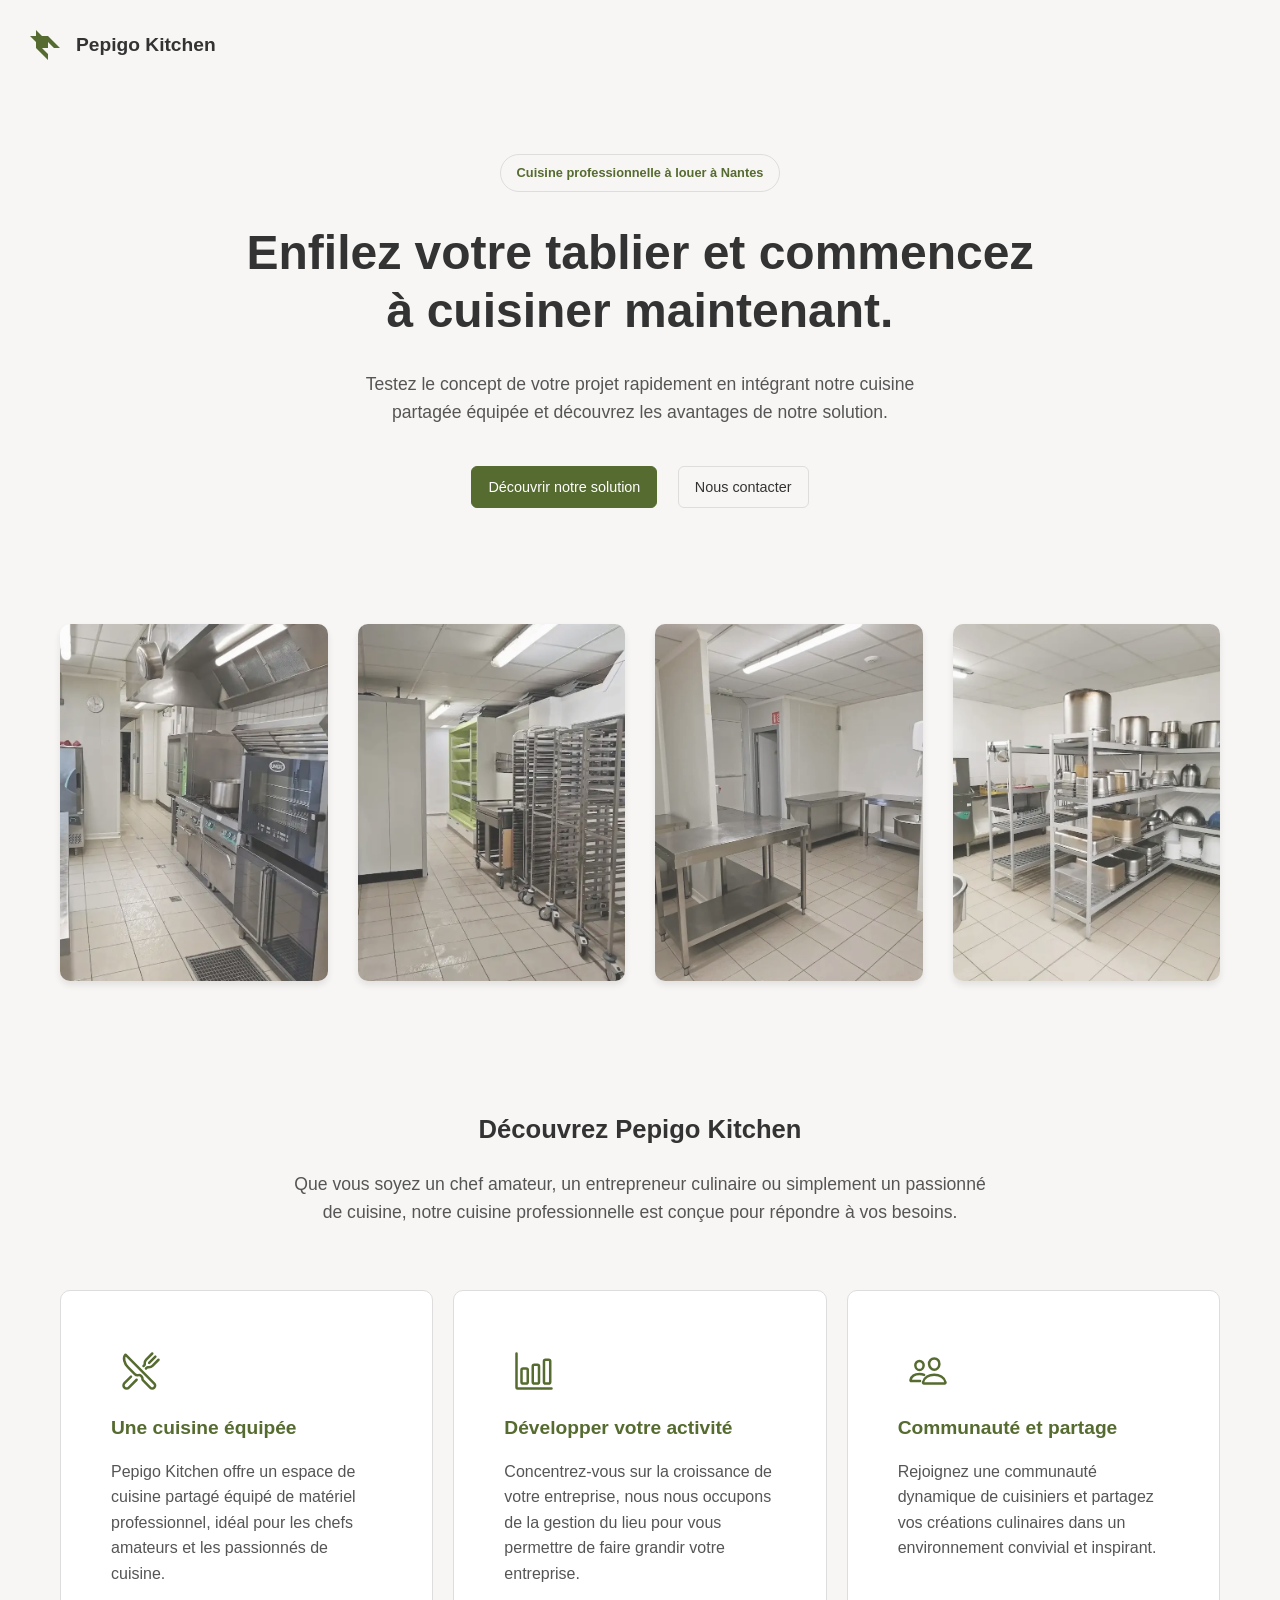
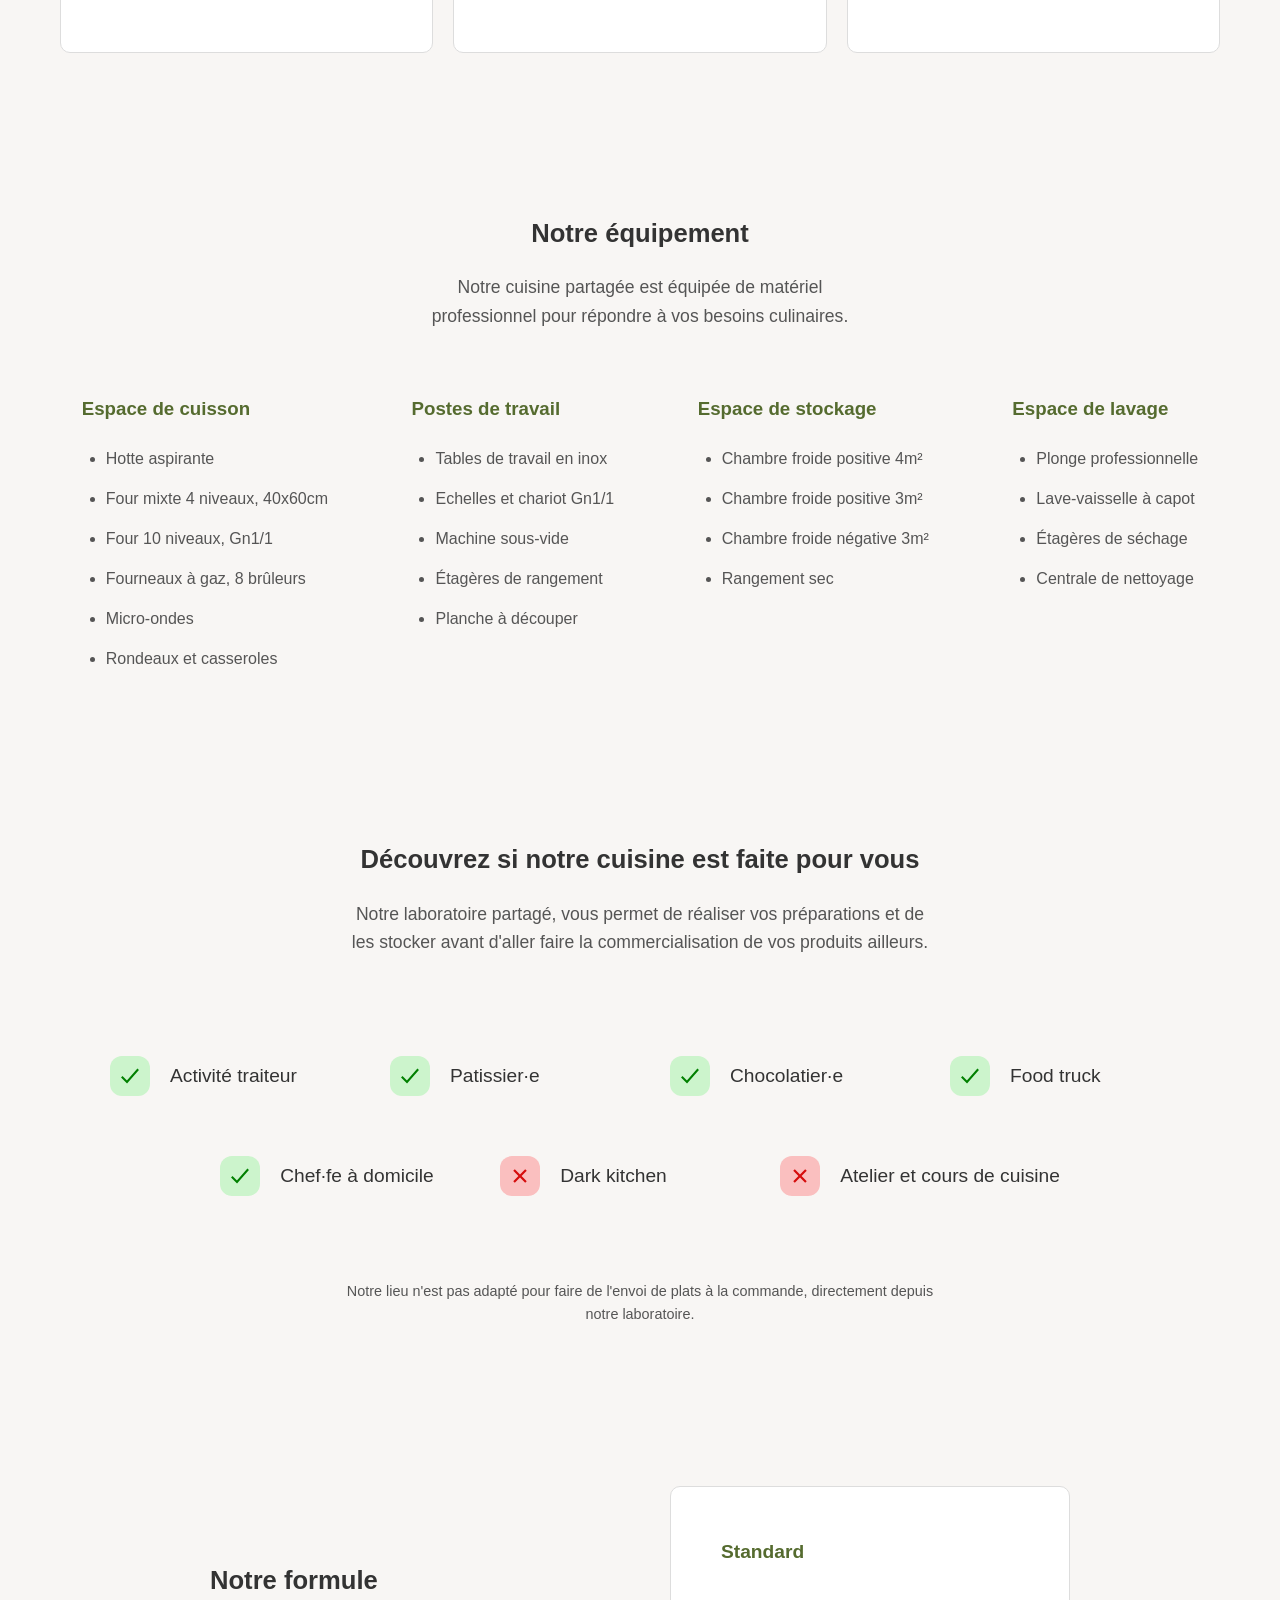
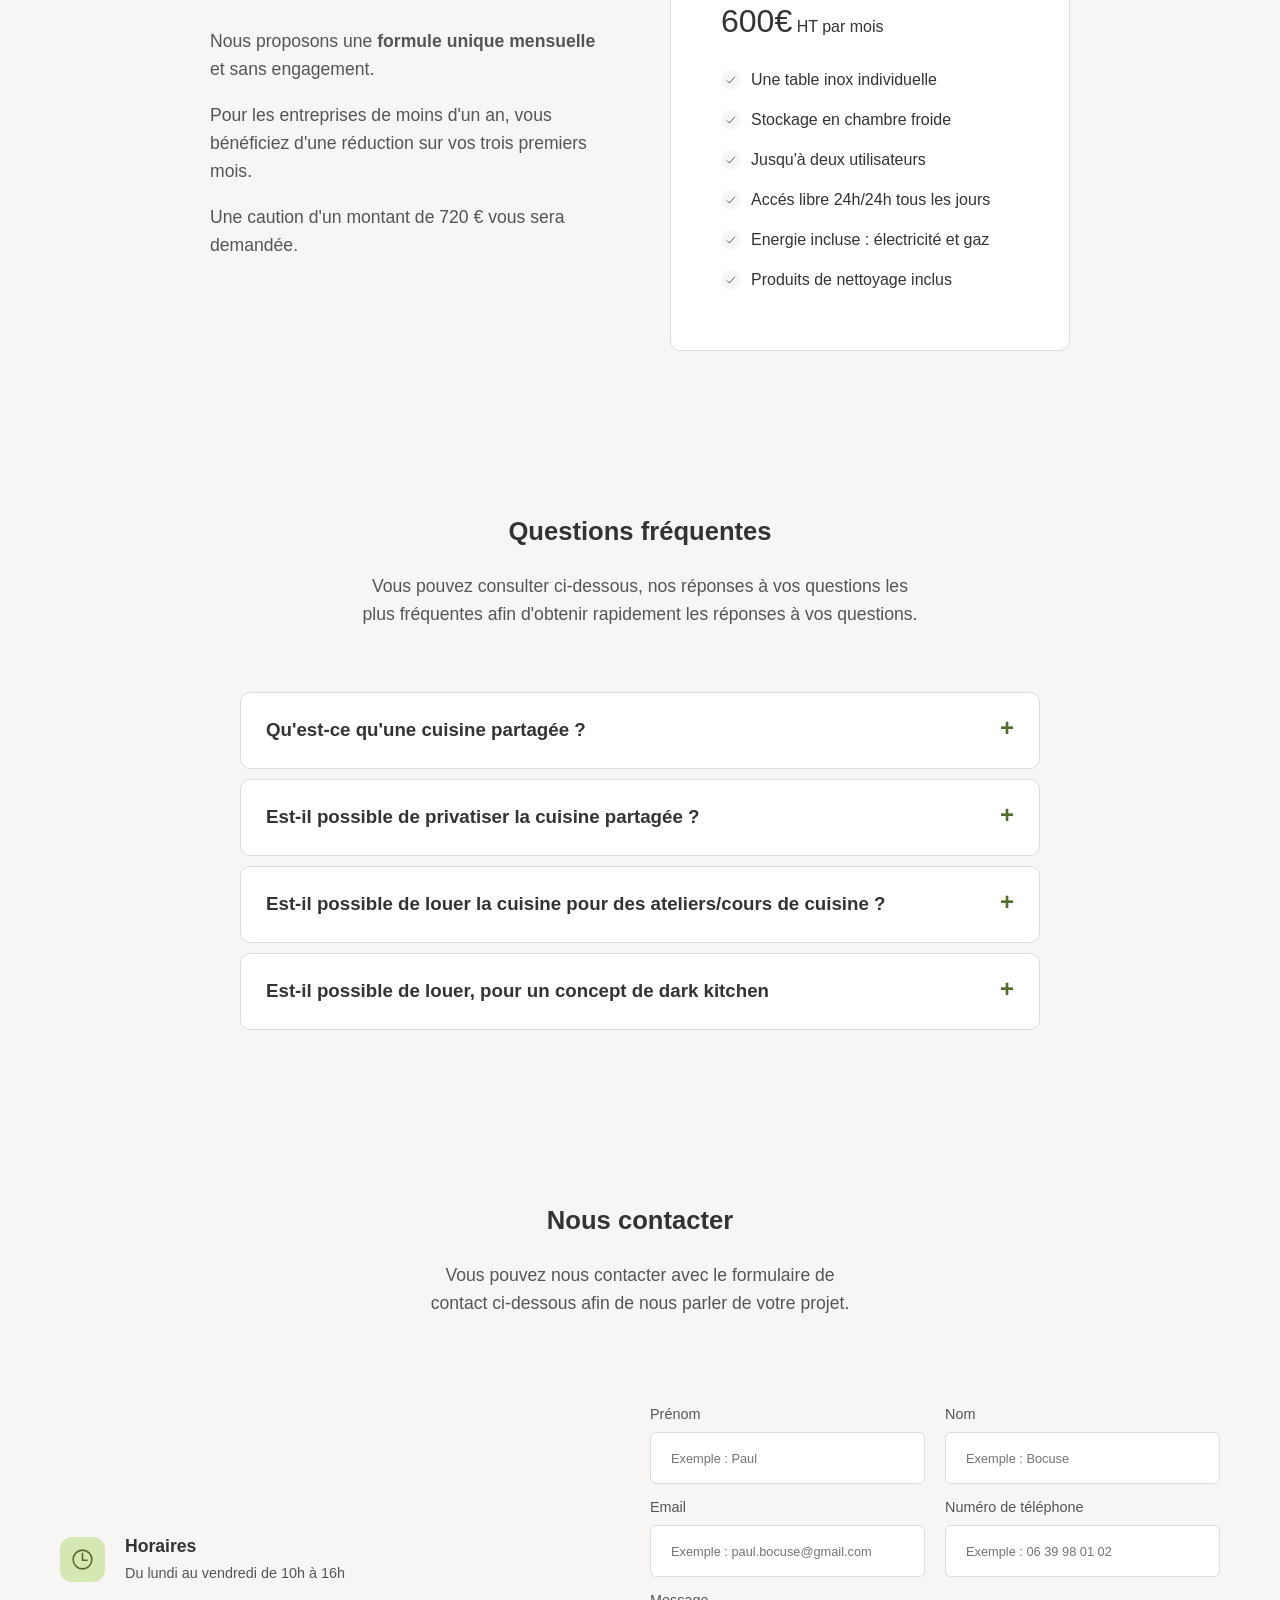
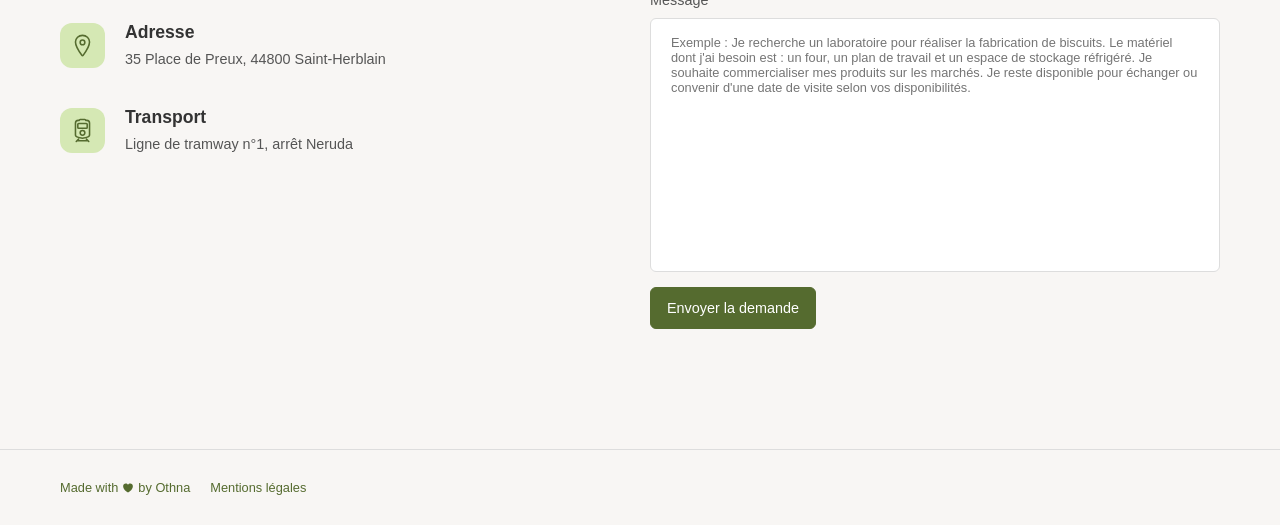
==== index.html @ e0c41054 "Redesign hero banner" ====
<!DOCTYPE html>
<html lang="fr">

<head>
    <meta charset="UTF-8">
    <meta name="viewport" content="width=device-width, initial-scale=1.0">
    <title>La cuisine partagée Pepigo Kitchen</title>
    <meta name="description" content="Location de laboratoire professionnel à Nantes">

    <!-- Apple Touch Icon -->
    <link rel="apple-touch-icon" sizes="180x180" href="./assets/favicon/apple-touch-icon.png">

    <!-- Favicons -->
    <link rel="icon" type="image/png" sizes="16x16" href="./assets/favicon/favicon-16.png">
    <link rel="icon" type="image/png" sizes="32x32" href="./assets/favicon/favicon-32.png">
    <link rel="icon" type="image/png" sizes="192x192" href="./assets/favicon/favicon-192.png">
    <link rel="icon" type="image/png" sizes="512x512" href="./assets/favicon/favicon-512.png">
    <link rel="icon" type="image/x-icon" href="./assets/favicon/favicon.ico" sizes="any">

    <!-- Manifest -->
    <link rel="manifest" href="/site.webmanifest">

    <!-- Theme Color -->
    <meta name="theme-color" content="#faf9f6">

    <!-- Open Graph -->
    <meta property="og:type" content="website">
    <meta property="og:url" content="https://www.pepigokitchen.fr">
    <meta property="og:title" content="Pepigo Kitchen - La cuisine partagée à Nantes">
    <meta property="og:description" content="Location de laboratoire professionnel à Nantes">
    <meta property="og:image" content="https://www.pepigokitchen.fr/assets/images/cuisine-fourneaux.webp">

    <!-- Twitter Card -->
    <meta name="twitter:card" content="summary_large_image">
    <meta name="twitter:url" content="https://www.pepigokitchen.fr">
    <meta name="twitter:title" content="Pepigo Kitchen - La cuisine partagée à Nantes">
    <meta name="twitter:description" content="Location de laboratoire professionnel à Nantes">
    <meta name="twitter:image" content="https://www.pepigokitchen.fr/assets/images/cuisine-fourneaux.webp"> 
        
    <link rel="stylesheet" href="./css/style.css">
</head>

<body>
   
    <header>
        <div class="header-container">
            <a href="/" class="logo" aria-label="logo pepigo kitchen" tabindex="0">
                <span class="logo-background">
                    <svg xmlns="http://www.w3.org/2000/svg" xml:space="preserve" style="fill-rule:evenodd;clip-rule:evenodd;stroke-linejoin:round;stroke-miterlimit:2" viewBox="0 0 341 341">
                        <path d="M68.2 136.4 0 68.2h68.2V0l68.2 68.2h68.2L341 204.6h-68.2l-68.2-68.2v68.2h-68.2l68.2 68.2V341L68.2 204.6v-68.2Z"/>
                    </svg>
                </span>
                <span class="logo-text">
                    Pepigo Kitchen
                </span>
            </a>
           
        </div>
    </header>
     <main id="homepage">
        <section>
            <div class="hero-section">
                <div class="hero-content">
                    <div>
                        <h1 class="badge">Cuisine professionnelle à louer à Nantes</h1>
                        <h2>Enfilez votre tablier et commencez à cuisiner maintenant.</h2>
                        <p>Testez le concept de votre projet rapidement en intégrant notre cuisine partagée équipée et découvrez les avantages de notre solution.</p>
                        <a class="primary-btn" href="#about" tabindex="0">Découvrir notre solution</a>
                         <a href="#contact" class="secondary-btn ml-1" tabindex="0">Nous contacter</a>
                    </div>
                </div>
                <div class="hero-gallery">
                    <div class="hero-img"><img src="/assets/images/cuisine-fourneaux.webp" alt="fourneaux de cuisine" fetchpriority="high"></div>
                    <div class="hero-img"><img src="/assets/images/cuisine-echelles.webp" alt="réserve de la cuisine" fetchpriority="high"></div>
                    <div class="hero-img"><img src="/assets/images/cuisine-table-inox.webp" alt="poste de travail inox" fetchpriority="high"></div>
                    <div class="hero-img"><img src="/assets/images/cuisine-plonge.webp" alt="plonge de la cuisine" fetchpriority="high"></div>
                </div>
            </div>
        </section>
        <section id="about" class="section-information container">
            <h2 class="h2">Découvrez Pepigo Kitchen</h2>
            <p class="subtitle">Que vous soyez un chef amateur, un entrepreneur culinaire ou simplement un passionné de cuisine, notre
                cuisine professionnelle est conçue pour répondre à vos besoins.</p>
            <div class="grid-section">
                <div class="card info-card">
                    <span class="item-info-icon">
                        <svg xmlns="http://www.w3.org/2000/svg" viewBox="0 0 512 512"><path d="M57.49 47.74l368.43 368.43a37.28 37.28 0 010 52.72h0a37.29 37.29 0 01-52.72 0l-90-91.55a32 32 0 01-9.2-22.43v-5.53a32 32 0 00-9.52-22.78l-11.62-10.73a32 32 0 00-29.8-7.44h0a48.53 48.53 0 01-46.56-12.63l-85.43-85.44C40.39 159.68 21.74 83.15 57.49 47.74z" fill="none" stroke="currentColor" stroke-linejoin="round" stroke-width="32"/><path d="M400 32l-77.25 77.25A64 64 0 00304 154.51v14.86a16 16 0 01-4.69 11.32L288 192M320 224l11.31-11.31a16 16 0 0111.32-4.69h14.86a64 64 0 0045.26-18.75L480 112M440 72l-80 80M200 368l-99.72 100.28a40 40 0 01-56.56 0h0a40 40 0 010-56.56L128 328" fill="none" stroke="currentColor" stroke-linecap="round" stroke-linejoin="round" stroke-width="32"/></svg>
                    </span>
                    <h3>Une cuisine équipée</h3>
                    <p>Pepigo Kitchen offre un espace de cuisine partagé équipé de matériel professionnel, idéal pour les
                        chefs amateurs et les passionnés de cuisine.</p>
                </div>
                <div class="card info-card">
                    <span class="item-info-icon">
                        <svg xmlns="http://www.w3.org/2000/svg" viewBox="0 0 512 512"><path d="M32 32v432a16 16 0 0016 16h432" fill="none" stroke="currentColor" stroke-linecap="round" stroke-linejoin="round" stroke-width="32"/><rect x="96" y="224" width="80" height="192" rx="20" ry="20" fill="none" stroke="currentColor" stroke-linecap="round" stroke-linejoin="round" stroke-width="32"/><rect x="240" y="176" width="80" height="240" rx="20" ry="20" fill="none" stroke="currentColor" stroke-linecap="round" stroke-linejoin="round" stroke-width="32"/><rect x="383.64" y="112" width="80" height="304" rx="20" ry="20" fill="none" stroke="currentColor" stroke-linecap="round" stroke-linejoin="round" stroke-width="32"/></svg>
                    </span>
                    <h3>Développer votre activité</h3>
                    <p>Concentrez-vous sur la croissance de votre entreprise, nous nous occupons de la gestion du lieu pour vous permettre de faire grandir votre entreprise.</p>
                </div>
                <div class="card info-card">
                    <span class="item-info-icon">
                        <svg xmlns="http://www.w3.org/2000/svg" viewBox="0 0 512 512"><path d="M402 168c-2.93 40.67-33.1 72-66 72s-63.12-31.32-66-72c-3-42.31 26.37-72 66-72s69 30.46 66 72z" fill="none" stroke="currentColor" stroke-linecap="round" stroke-linejoin="round" stroke-width="32"/><path d="M336 304c-65.17 0-127.84 32.37-143.54 95.41-2.08 8.34 3.15 16.59 11.72 16.59h263.65c8.57 0 13.77-8.25 11.72-16.59C463.85 335.36 401.18 304 336 304z" fill="none" stroke="currentColor" stroke-miterlimit="10" stroke-width="32"/><path d="M200 185.94c-2.34 32.48-26.72 58.06-53 58.06s-50.7-25.57-53-58.06C91.61 152.15 115.34 128 147 128s55.39 24.77 53 57.94z" fill="none" stroke="currentColor" stroke-linecap="round" stroke-linejoin="round" stroke-width="32"/><path d="M206 306c-18.05-8.27-37.93-11.45-59-11.45-52 0-102.1 25.85-114.65 76.2-1.65 6.66 2.53 13.25 9.37 13.25H154" fill="none" stroke="currentColor" stroke-linecap="round" stroke-miterlimit="10" stroke-width="32"/></svg>
                    </span>
                    <h3>Communauté et partage</h3>
                    <p>Rejoignez une communauté dynamique de cuisiniers et partagez vos créations culinaires dans un
                        environnement convivial et inspirant.</p>
                </div>
            </div>
        </section>
        <section class="section-features container">
            <h2 class="h2">Notre équipement</h2>
            <p class="subtitle">Notre cuisine partagée est équipée de matériel professionnel pour répondre à vos besoins culinaires.</p>
            <div class="features-section">
                <div class="feature-item">
                    <h3>Espace de cuisson</h3>
                    <ul>
                        <li>Hotte aspirante</li>
                        <li>Four mixte 4 niveaux, 40x60cm</li>
                        <li>Four 10 niveaux, Gn1/1</li>
                        <li>Fourneaux à gaz, 8 brûleurs</li>
                        <li>Micro-ondes</li>
                        <li>Rondeaux et casseroles</li>
                    </ul>
                </div>
                <div class="feature-item">
                    <h3>Postes de travail</h3>
                    <ul>
                        <li>Tables de travail en inox</li>
                        <li>Echelles et chariot Gn1/1</li>
                        <li>Machine sous-vide</li>
                        <li>Étagères de rangement</li>
                        <li>Planche à découper</li>
                    </ul>
                </div>
                <div class="feature-item">
                    <h3>Espace de stockage</h3>
                    <ul>
                        <li>Chambre froide positive 4m²</li>
                        <li>Chambre froide positive 3m²</li>
                        <li>Chambre froide négative 3m²</li>
                        <li>Rangement sec</li>
                    </ul>
                </div>
                <div class="feature-item">
                    <h3>Espace de lavage</h3>
                    <ul>
                        <li>Plonge professionnelle</li>
                        <li>Lave-vaisselle à capot</li>
                        <li>Étagères de séchage</li>
                        <li>Centrale de nettoyage</li>
                    </ul>
                </div>
            </div>
        </section>
        <section class="customer-section container">
            <h2 class="h2">Découvrez si notre cuisine est faite pour vous</h2>
            <p class="subtitle">Notre laboratoire partagé, vous permet de réaliser vos préparations et de les stocker avant d'aller faire la commercialisation de vos produits ailleurs.</p>
            <div class="customer-items">
                <div class="item-checklist-icon"><svg xmlns="http://www.w3.org/2000/svg" class="icon-green" viewBox="0 0 512 512"><path fill="none" stroke="currentColor" stroke-linecap="square" stroke-miterlimit="10" stroke-width="44" d="M416 128L192 384l-96-96"/></svg>Activité traiteur</div>
                <div class="item-checklist-icon"><svg xmlns="http://www.w3.org/2000/svg" class="icon-green" viewBox="0 0 512 512"><path fill="none" stroke="currentColor" stroke-linecap="square" stroke-miterlimit="10" stroke-width="44" d="M416 128L192 384l-96-96"/></svg>Patissier·e</div>
                <div class="item-checklist-icon"><svg xmlns="http://www.w3.org/2000/svg" class="icon-green" viewBox="0 0 512 512"><path fill="none" stroke="currentColor" stroke-linecap="square" stroke-miterlimit="10" stroke-width="44" d="M416 128L192 384l-96-96"/></svg>Chocolatier·e</div>
                <div class="item-checklist-icon"><svg xmlns="http://www.w3.org/2000/svg" class="icon-green" viewBox="0 0 512 512"><path fill="none" stroke="currentColor" stroke-linecap="square" stroke-miterlimit="10" stroke-width="44" d="M416 128L192 384l-96-96"/></svg>Food truck</div>
                <div class="item-checklist-icon"><svg xmlns="http://www.w3.org/2000/svg" class="icon-green" viewBox="0 0 512 512"><path fill="none" stroke="currentColor" stroke-linecap="square" stroke-miterlimit="10" stroke-width="44" d="M416 128L192 384l-96-96"/></svg>Chef·fe à domicile</div>
                <div class="item-checklist-icon"><svg xmlns="http://www.w3.org/2000/svg" class="icon-red" viewBox="0 0 512 512"><path d="M400 145.49L366.51 112 256 222.51 145.49 112 112 145.49 222.51 256 112 366.51 145.49 400 256 289.49 366.51 400 400 366.51 289.49 256 400 145.49z"/></svg>Dark kitchen</div>
                <div class="item-checklist-icon"><svg xmlns="http://www.w3.org/2000/svg" class="icon-red" viewBox="0 0 512 512"><path d="M400 145.49L366.51 112 256 222.51 145.49 112 112 145.49 222.51 256 112 366.51 145.49 400 256 289.49 366.51 400 400 366.51 289.49 256 400 145.49z"/></svg>Atelier et cours de cuisine</div>
            </div>
            <p>Notre lieu n'est pas adapté pour faire de l'envoi de plats à la commande, directement depuis notre laboratoire.</p>
        </section>
        <section class="section-pricing full-background container">
            <div class="pricing-section">
                <div class="pricing-card">
                    <h2>Notre formule</h2>
                    <p>Nous proposons une <strong>formule unique mensuelle</strong> et sans engagement.</p>
                    <p>Pour les entreprises de moins d'un an, vous bénéficiez d'une réduction sur vos trois premiers mois.</p>
                    <p>Une caution d'un montant de 720 € vous sera demandée.</p>
                </div>
                <div class="pricing-card card">
                    <h3>Standard</h3>
                    <div class="pricing-card-head">
                        <span>600€</span>
                        <span> HT par mois</span>
                    </div>
                    <div class="pricing-card-body">
                        <span><svg xmlns="http://www.w3.org/2000/svg" viewBox="0 0 512 512">
                                <path fill="none" stroke="currentColor" stroke-linecap="round" stroke-linejoin="round" stroke-width="32" d="M416 128L192 384l-96-96" />
                            </svg>Une table inox individuelle</span>
                        <span><svg xmlns="http://www.w3.org/2000/svg" viewBox="0 0 512 512">
                                <path fill="none" stroke="currentColor" stroke-linecap="round" stroke-linejoin="round" stroke-width="32" d="M416 128L192 384l-96-96" />
                            </svg>Stockage en chambre froide</span>
                        <span><svg xmlns="http://www.w3.org/2000/svg" viewBox="0 0 512 512">
                                <path fill="none" stroke="currentColor" stroke-linecap="round" stroke-linejoin="round" stroke-width="32" d="M416 128L192 384l-96-96" />
                            </svg>Jusqu'à deux utilisateurs</span>
                        <span><svg xmlns="http://www.w3.org/2000/svg" viewBox="0 0 512 512">
                                <path fill="none" stroke="currentColor" stroke-linecap="round" stroke-linejoin="round" stroke-width="32" d="M416 128L192 384l-96-96" />
                            </svg>Accés libre 24h/24h tous les jours</span>
                        <span><svg xmlns="http://www.w3.org/2000/svg" viewBox="0 0 512 512">
                                <path fill="none" stroke="currentColor" stroke-linecap="round" stroke-linejoin="round" stroke-width="32" d="M416 128L192 384l-96-96" />
                            </svg>Energie incluse : électricité et gaz</span>
                        <span><svg xmlns="http://www.w3.org/2000/svg" viewBox="0 0 512 512">
                                <path fill="none" stroke="currentColor" stroke-linecap="round" stroke-linejoin="round" stroke-width="32" d="M416 128L192 384l-96-96" />
                            </svg>Produits de nettoyage inclus</span>
                    </div>
                </div>
            </div>
        </section>
        <section class="section-FAQ full-background container ">
            <h2 class="h2">Questions fréquentes</h2>
            <p class="subtitle">Vous pouvez consulter ci-dessous, nos réponses à vos questions les plus fréquentes afin d'obtenir rapidement les réponses à vos questions.</p>
            <div class="accordion">
                <div class="accordion-item">
                    <div class="accordion-header" tabindex="0"><h3>Qu'est-ce qu'une cuisine partagée ?</h3></div>
                    <div class="accordion-content">
                        <p>Une cuisine partagée, également connue sous le nom de cuisine communautaire ou cuisine collaborative, est un espace équipé de matériel professionnel mis à la disposition de plusieurs utilisateurs.</p>
                        <p>Ces cuisines sont conçues pour permettre aux chefs amateurs, entrepreneurs culinaires et passionnés de cuisine de préparer leurs plats dans un environnement professionnel sans avoir à investir dans leur propre cuisine.</p>
                    </div>
                </div>
                <div class="accordion-item">
                    <div class="accordion-header" tabindex="0"><h3>Est-il possible de privatiser la cuisine partagée ?</h3></div>
                    <div class="accordion-content">
                        <p>Non, il n'est pas possible de privatiser notre cuisine partagée.</p>
                    </div>
                </div>
                <div class="accordion-item">
                    <div class="accordion-header" tabindex="0"><h3>Est-il possible de louer la cuisine pour des ateliers/cours de cuisine ?</h3></div>
                    <div class="accordion-content">
                        <p>Non, il n'est pas possible de louer notre cuisine pour ce type d'activité, car notre lieu n'est pas adapté à cela.</p>
                    </div>
                </div>
                <div class="accordion-item">
                    <div class="accordion-header" tabindex="0"><h3>Est-il possible de louer, pour un concept de dark kitchen</h3></div>
                    <div class="accordion-content">
                        <p>Non, il n'est pas possible de louer notre cuisine pour ce type d'activité, car notre lieu n'est pas adapté à cela.</p>
                        <p>Notre cuisine est uniquement conçue pour réaliser vos préparations culinaires, mais votre commercialisation doit se faire ailleurs.</p>
                    </div>
                </div>
            </div>
        </section>
        <section id="contact" class="section-contact container">
            <h2 class="h2">Nous contacter</h2>
            <p class="subtitle">Vous pouvez nous contacter avec le formulaire de contact ci-dessous afin de nous parler de votre projet.</p>
            <div class="contact-section">
                <div class="contact-info">
                    <div class="item-contact">
                        <span class="item-contact-icon">
                            <svg xmlns="http://www.w3.org/2000/svg" viewBox="0 0 512 512">
                                <path d="M256 64C150 64 64 150 64 256s86 192 192 192 192-86 192-192S362 64 256 64z"
                                    fill="none" stroke="currentColor" stroke-miterlimit="10" stroke-width="32" />
                                <path fill="none" stroke="currentColor" stroke-linecap="round" stroke-linejoin="round"
                                    stroke-width="32" d="M256 128v144h96" />
                            </svg>
                        </span>
                        <span>
                            <h3 class="h3">Horaires</h3>
                            <p>Du lundi au vendredi de 10h à 16h</p>
                        </span>
                    </div>
                    <div class="item-contact">
                        <span class="item-contact-icon">
                            <svg xmlns="http://www.w3.org/2000/svg" viewBox="0 0 512 512">
                                <path
                                    d="M256 48c-79.5 0-144 61.39-144 137 0 87 96 224.87 131.25 272.49a15.77 15.77 0 0025.5 0C304 409.89 400 272.07 400 185c0-75.61-64.5-137-144-137z" fill="none" stroke="currentColor" stroke-linecap="round" stroke-linejoin="round"
                                    stroke-width="32" />
                                <circle cx="256" cy="192" r="48" fill="none" stroke="currentColor" stroke-linecap="round"
                                    stroke-linejoin="round" stroke-width="32" />
                            </svg>
                        </span>
                        <span>
                            <h3 class="h3">Adresse</h3>
                            <p>35 Place de Preux, 44800 Saint-Herblain</p>
                        </span>
                    </div>
                    <div class="item-contact">
                        <span class="item-contact-icon">
                            <svg xmlns="http://www.w3.org/2000/svg" viewBox="0 0 512 512">
                                <path
                                    d="M344 48h-24a16 16 0 00-16-16h-96a16 16 0 00-16 16h-24a56.16 56.16 0 00-56 56v247c0 35.3 144 65 144 65s144-29.7 144-65V104a56 56 0 00-56-56zm-88 304a48 48 0 1148-48 48 48 0 01-48 48zm96-160a16 16 0 01-16 16H176a16 16 0 01-16-16v-64a16 16 0 0116-16h160a16 16 0 0116 16zM144 464h224M336 432l48 48M176 432l-48 48"
                                    fill="none" stroke="currentColor" stroke-linecap="round" stroke-linejoin="round"
                                    stroke-width="32" />
                            </svg>
                        </span>
                        <span>
                            <h3 class="h3">Transport</h3>
                            <p>Ligne de tramway n°1, arrêt Neruda</p>
                        </span>
                    </div>

                </div>
                <div class="contact-form">
                    <form name="contact" method="POST" netlify-honeypot="bot-field" action="/success" netlify>
                        <input type="hidden" name="bot-field">
                        <input type="hidden" name="form-name" value="contact">

                        <div class="grid-form-fields">
                            <div class="form-fields">
                                <label for="name">Prénom </label>
                                <input type="text" id="name" name="Nom" placeholder="Exemple : Paul" required>
                            </div>
                            <div class="form-fields">
                                <label for="last-name">Nom</label>
                                <input type="text" id="last-name" name="Prénom" placeholder="Exemple : Bocuse" required>
                            </div>
                            <div class="form-fields">
                                <label for="email">Email</label>
                                <input type="email" id="email" name="Email" placeholder="Exemple : paul.bocuse@gmail.com" required>
                            </div>
                            <div class="form-fields">
                                <label for="phone">Numéro de téléphone</label>
                                <input type="tel" id="phone" name="Téléphone" placeholder="Exemple : 06 39 98 01 02" required>
                            </div>
                        </div>
                        <label for="message">Message</label>
                        <textarea id="message" name="Message" placeholder="Exemple : &#10; &#10;Je recherche un laboratoire pour réaliser la fabrication de biscuits. &#10; &#10;Le matériel dont j'ai besoin est : un four, un plan de travail et un espace de stockage réfrigéré.&#10; &#10; Je souhaite commercialiser mes produits sur les marchés. &#10; &#10; Je reste disponible pour échanger ou convenir d'une date de visite selon vos disponibilités." required></textarea>
                        <button type="submit" class="primary-btn" tabindex="0">Envoyer la demande</button>
                    </form>
                </div>
            </div>
        </section>
    </main>
    <footer>
        <div class="footer">
            <div class="left-foot">
                <span>Made with</span>
                <span><svg xmlns="http://www.w3.org/2000/svg" viewBox="0 0 512 512"><path d="M256 448a32 32 0 01-18-5.57c-78.59-53.35-112.62-89.93-131.39-112.8-40-48.75-59.15-98.8-58.61-153C48.63 114.52 98.46 64 159.08 64c44.08 0 74.61 24.83 92.39 45.51a6 6 0 009.06 0C278.31 88.81 308.84 64 352.92 64c60.62 0 110.45 50.52 111.08 112.64.54 54.21-18.63 104.26-58.61 153-18.77 22.87-52.8 59.45-131.39 112.8a32 32 0 01-18 5.56z"/></svg></span>
                <span>by Othna</span>
            </div>
            <div class="right-foot">
                <a href="/legal" tabindex="0">Mentions légales</a>
            </div>
        </div>     
    </footer>
    <script type="module" src="components/accordion.js"></script>
</body>

</html>
---- css/style.css ----
/* Fichier CSS principal */

/* Base Import */
@import url("./base/reset.css");
@import url("./base/variables.css");
@import url("./base/global.css");

/* Layout Import */
@import url("./layout/sections.css");
@import url("./layout/footer.css");
@import url("./layout/header.css");

/* Components Import */
@import url("./components/button.css");
@import url("./components/card.css");
@import url("./components/form.css");
@import url("./components/accordion.css");
@import url("./components/icon.css");

/* Utilities Import */
@import url("./utilities/helpers.css");
@import url("./utilities/responsive.css");
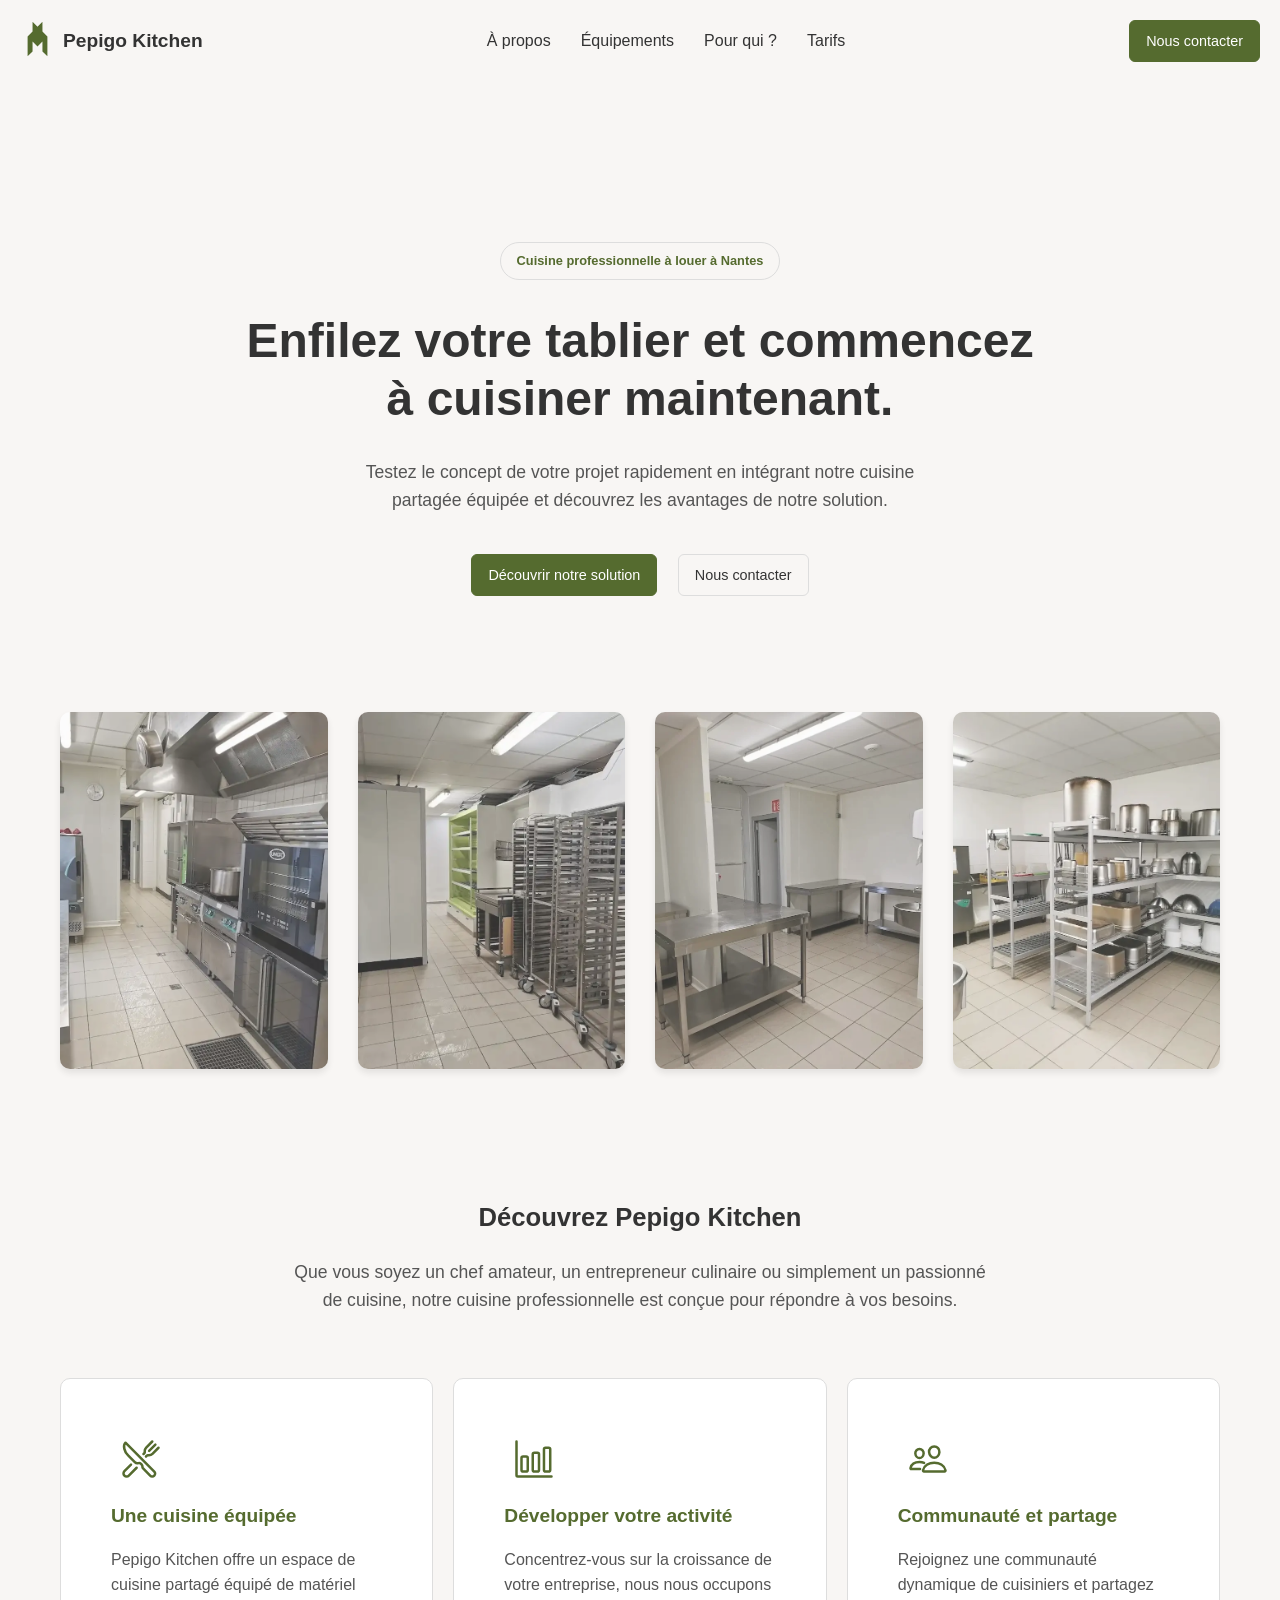
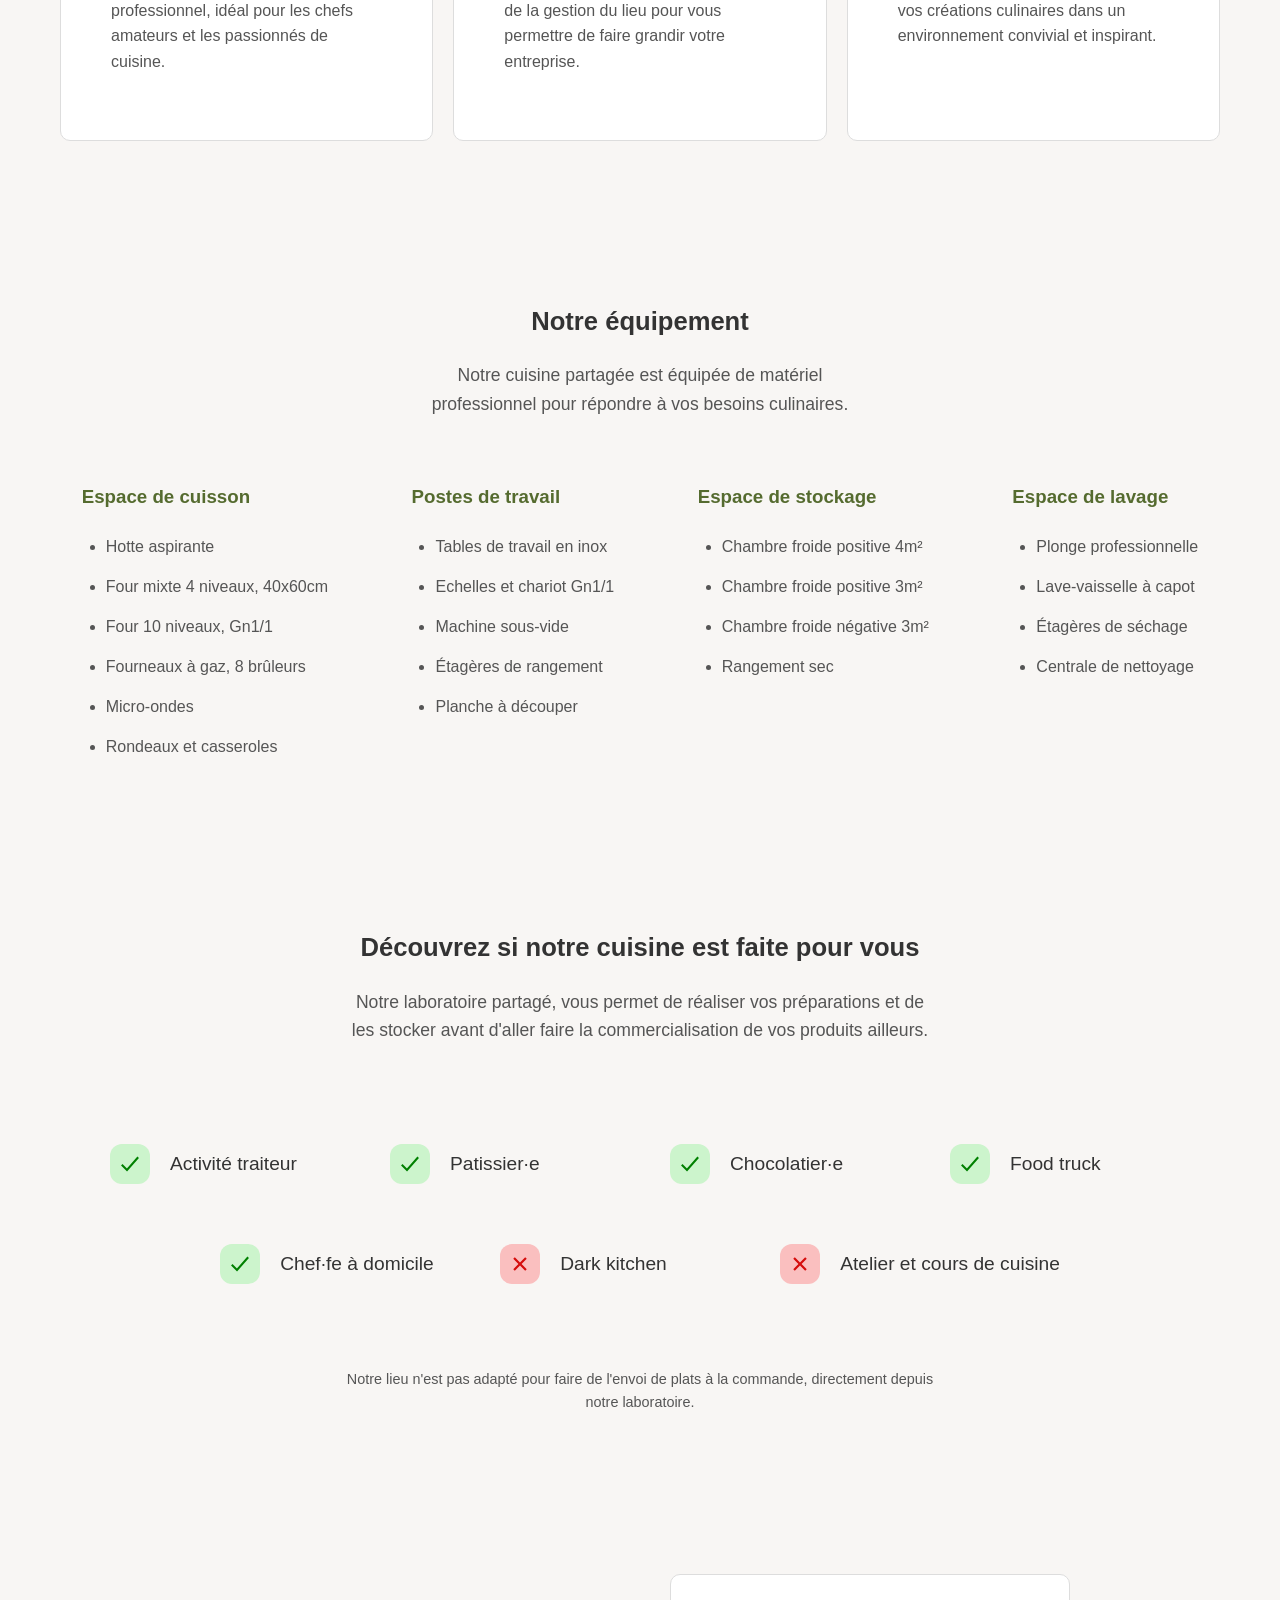
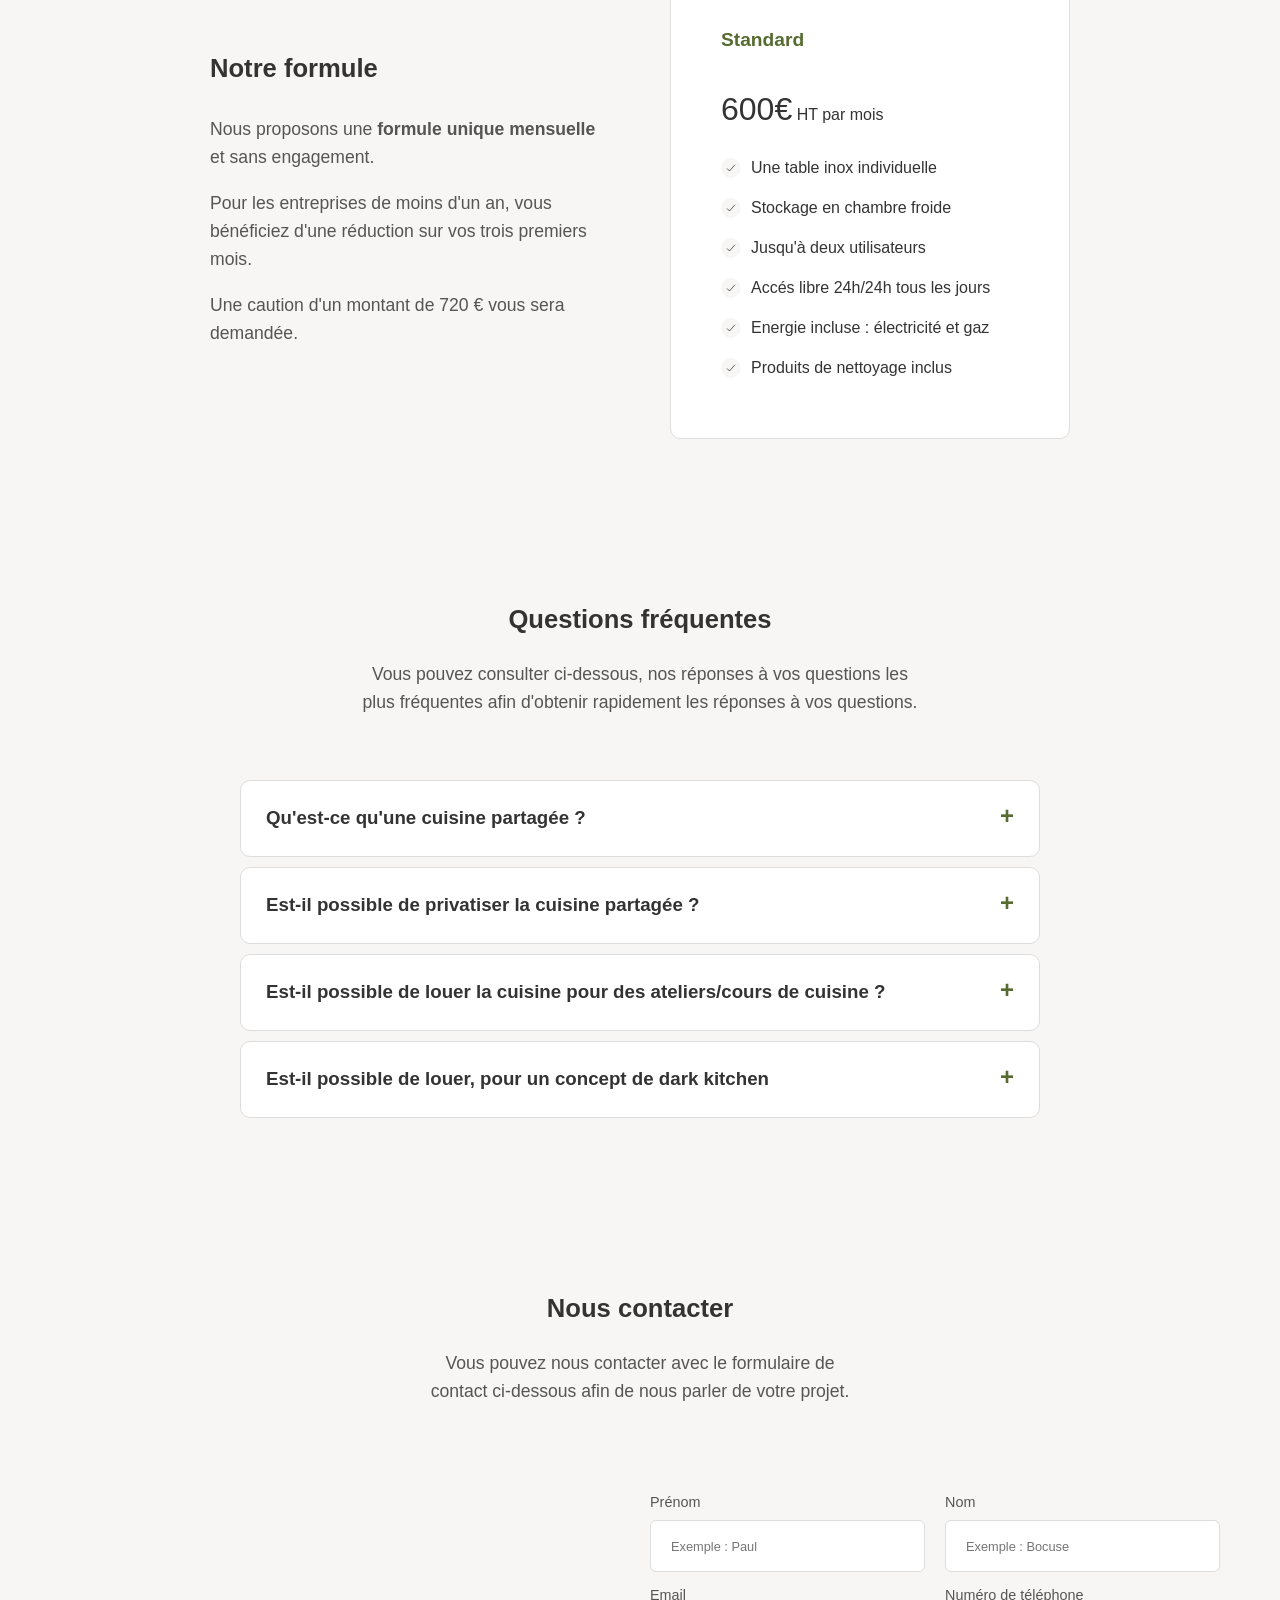
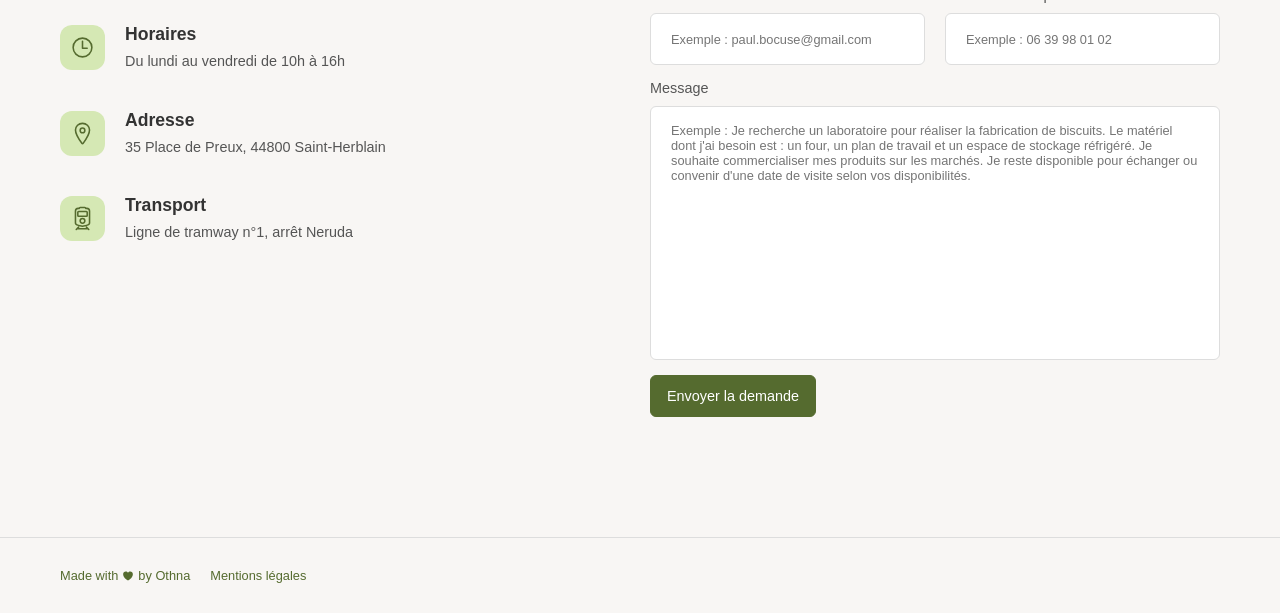
==== commit 65ce3bff: "Add nav" ====
--- a/index.html
+++ b/index.html
@@ -54,7 +54,15 @@
                     Pepigo Kitchen
                 </span>
             </a>
-           
+           <nav class="nav-menu">
+            <ul>
+                <li><a href="#about">À propos</a></li>
+                <li><a href="#features">Équipements</a></li>
+                <li><a href="#customers">Pour qui ?</a></li>
+                <li><a href="#pricing">Tarifs</a></li>
+            </ul>
+           </nav>
+            <a class="primary-btn" href="#contact" tabindex="0">Nous contacter</a>
         </div>
     </header>
      <main id="homepage">
@@ -107,7 +115,7 @@
                 </div>
             </div>
         </section>
-        <section class="section-features container">
+        <section id="features" class="section-features container">
             <h2 class="h2">Notre équipement</h2>
             <p class="subtitle">Notre cuisine partagée est équipée de matériel professionnel pour répondre à vos besoins culinaires.</p>
             <div class="features-section">
@@ -152,7 +160,7 @@
                 </div>
             </div>
         </section>
-        <section class="customer-section container">
+        <section id="customers" class="customer-section container">
             <h2 class="h2">Découvrez si notre cuisine est faite pour vous</h2>
             <p class="subtitle">Notre laboratoire partagé, vous permet de réaliser vos préparations et de les stocker avant d'aller faire la commercialisation de vos produits ailleurs.</p>
             <div class="customer-items">
@@ -166,7 +174,7 @@
             </div>
             <p>Notre lieu n'est pas adapté pour faire de l'envoi de plats à la commande, directement depuis notre laboratoire.</p>
         </section>
-        <section class="section-pricing full-background container">
+        <section id="pricing" class="section-pricing full-background container">
             <div class="pricing-section">
                 <div class="pricing-card">
                     <h2>Notre formule</h2>
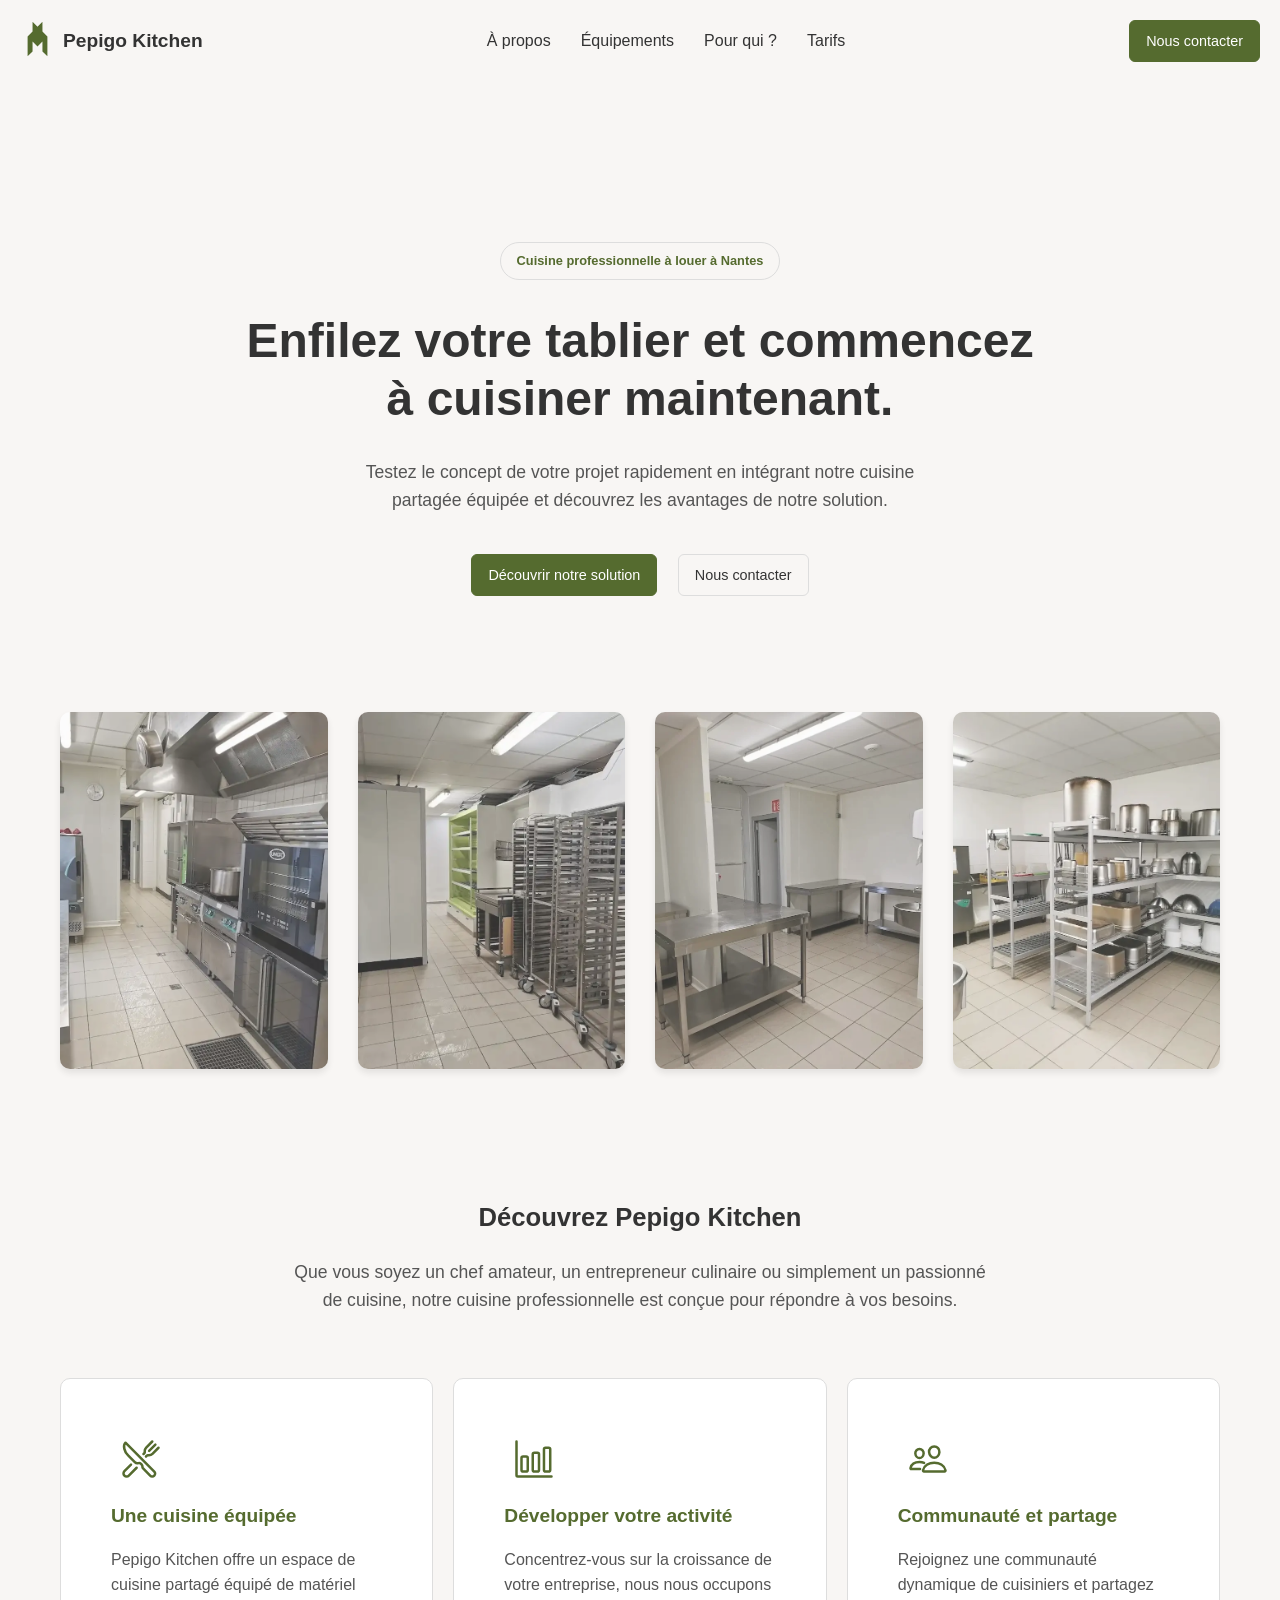
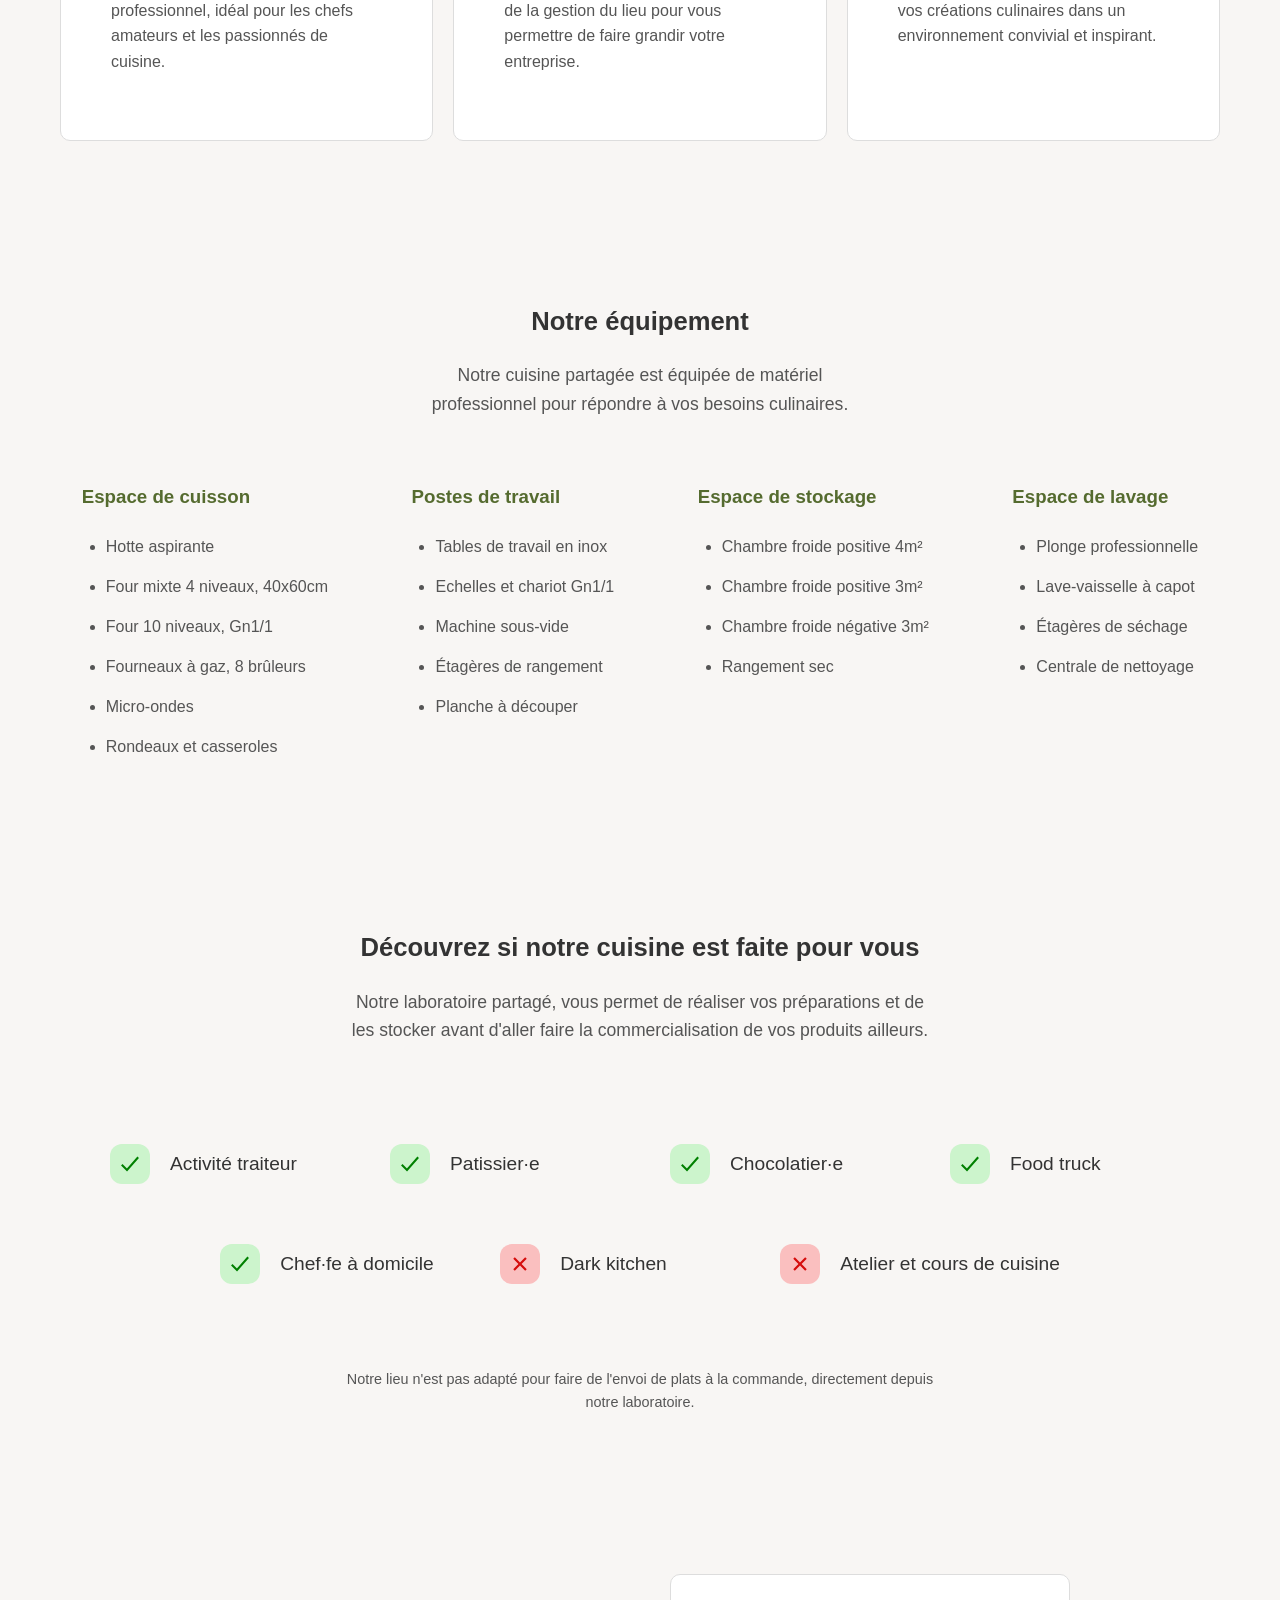
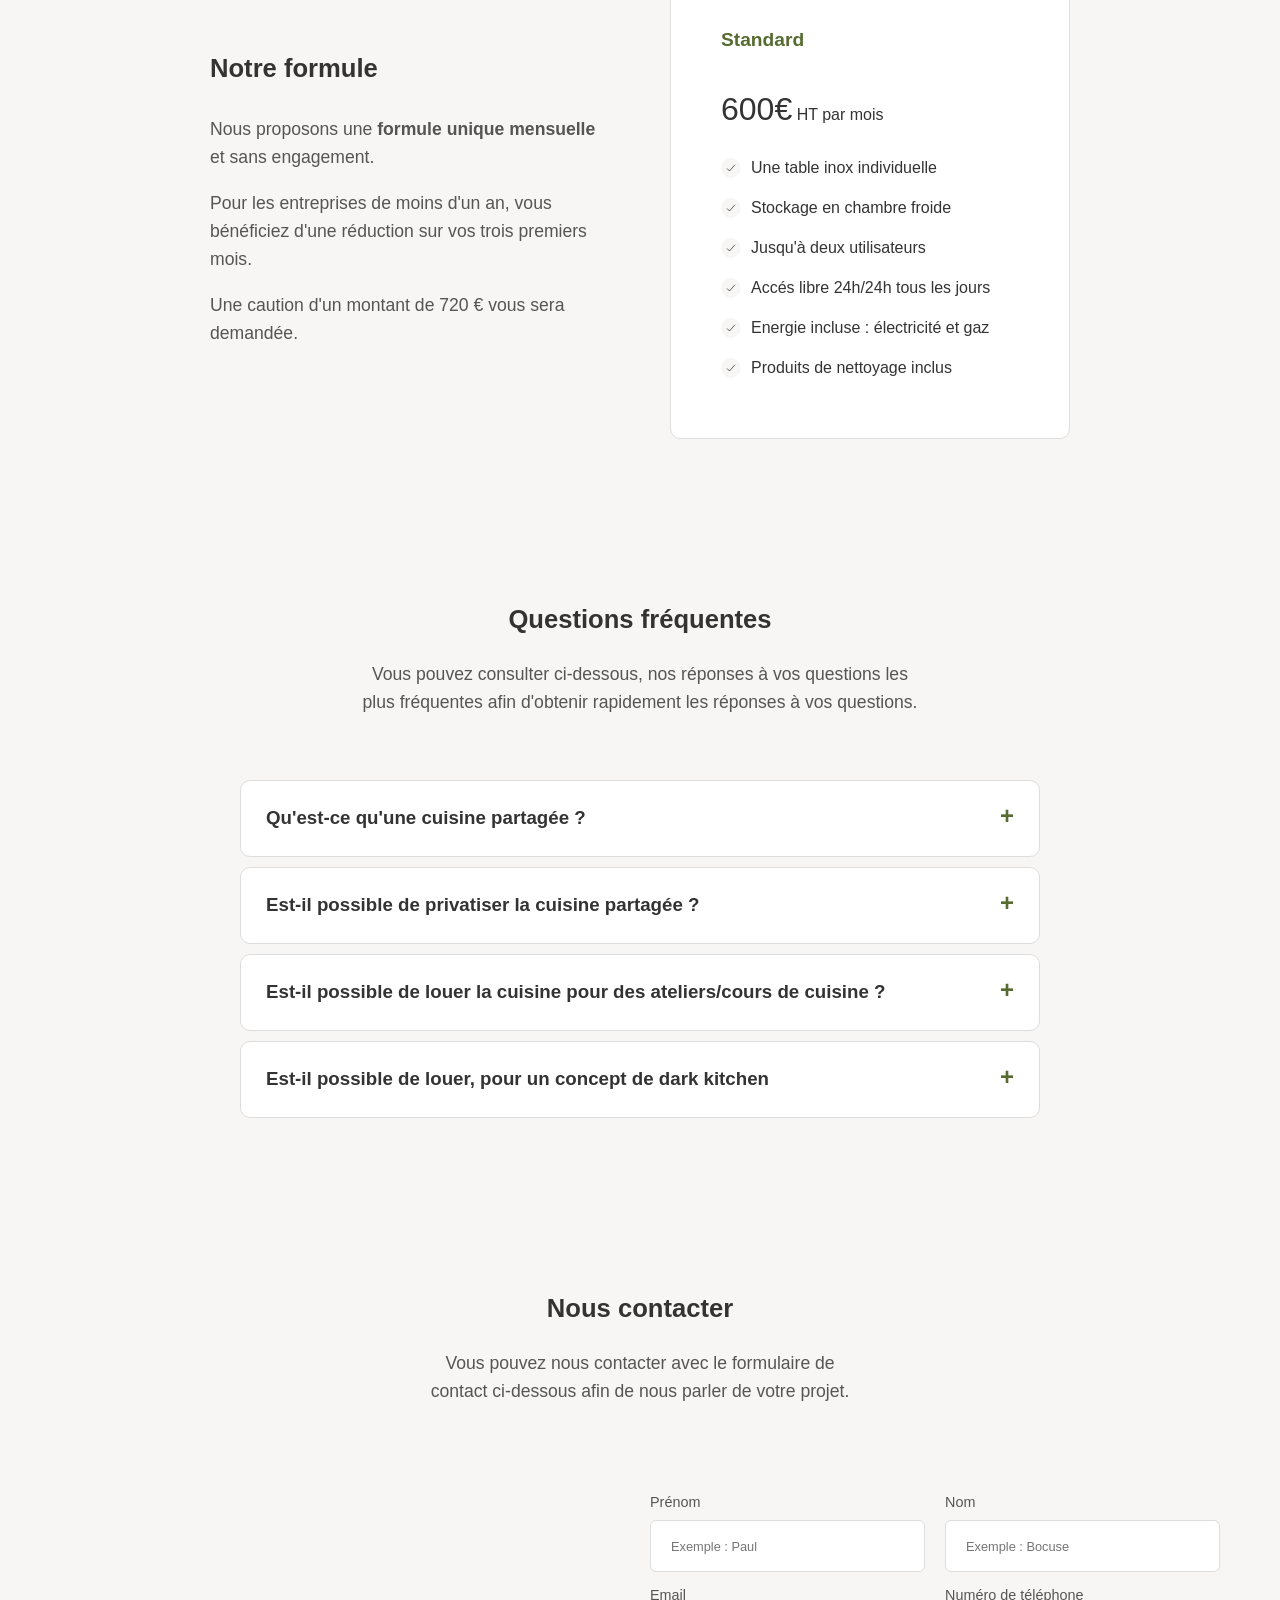
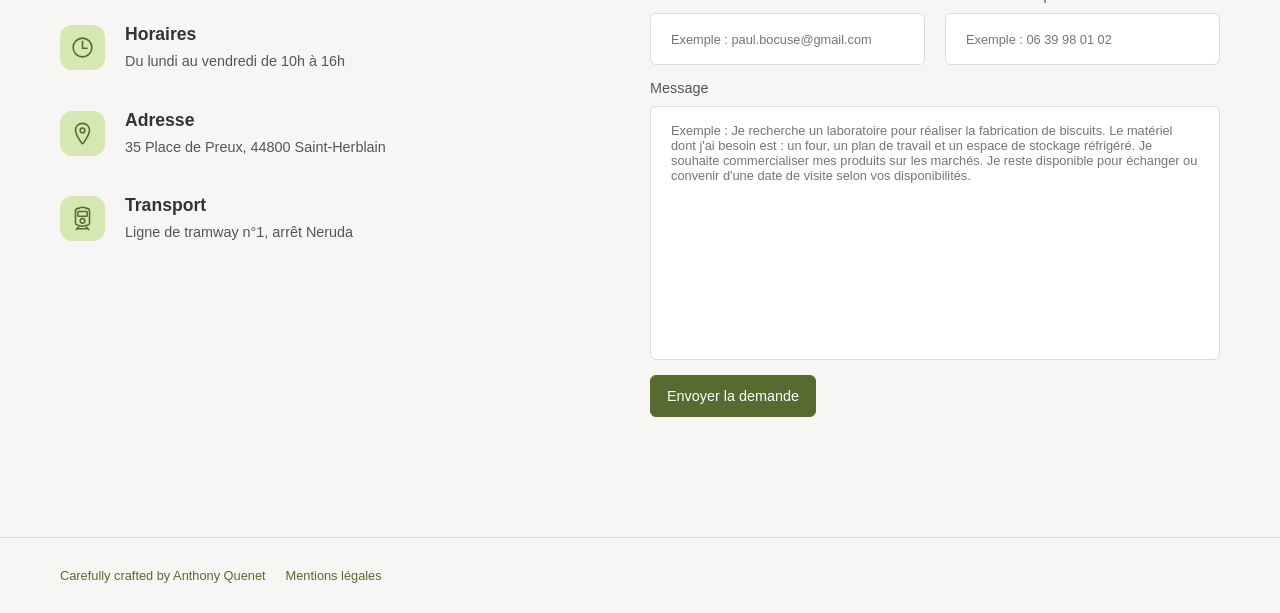
==== commit 48d8cbba: "Fix: Update footer to credit the author, replacing previous placeholder text." ====
--- a/index.html
+++ b/index.html
@@ -327,9 +327,7 @@
     <footer>
         <div class="footer">
             <div class="left-foot">
-                <span>Made with</span>
-                <span><svg xmlns="http://www.w3.org/2000/svg" viewBox="0 0 512 512"><path d="M256 448a32 32 0 01-18-5.57c-78.59-53.35-112.62-89.93-131.39-112.8-40-48.75-59.15-98.8-58.61-153C48.63 114.52 98.46 64 159.08 64c44.08 0 74.61 24.83 92.39 45.51a6 6 0 009.06 0C278.31 88.81 308.84 64 352.92 64c60.62 0 110.45 50.52 111.08 112.64.54 54.21-18.63 104.26-58.61 153-18.77 22.87-52.8 59.45-131.39 112.8a32 32 0 01-18 5.56z"/></svg></span>
-                <span>by Othna</span>
+                <a href="https://www.anthonyquenet.com" target="_blank" rel="noopener noreferrer">Carefully crafted by Anthony Quenet</a>
             </div>
             <div class="right-foot">
                 <a href="/legal" tabindex="0">Mentions légales</a>
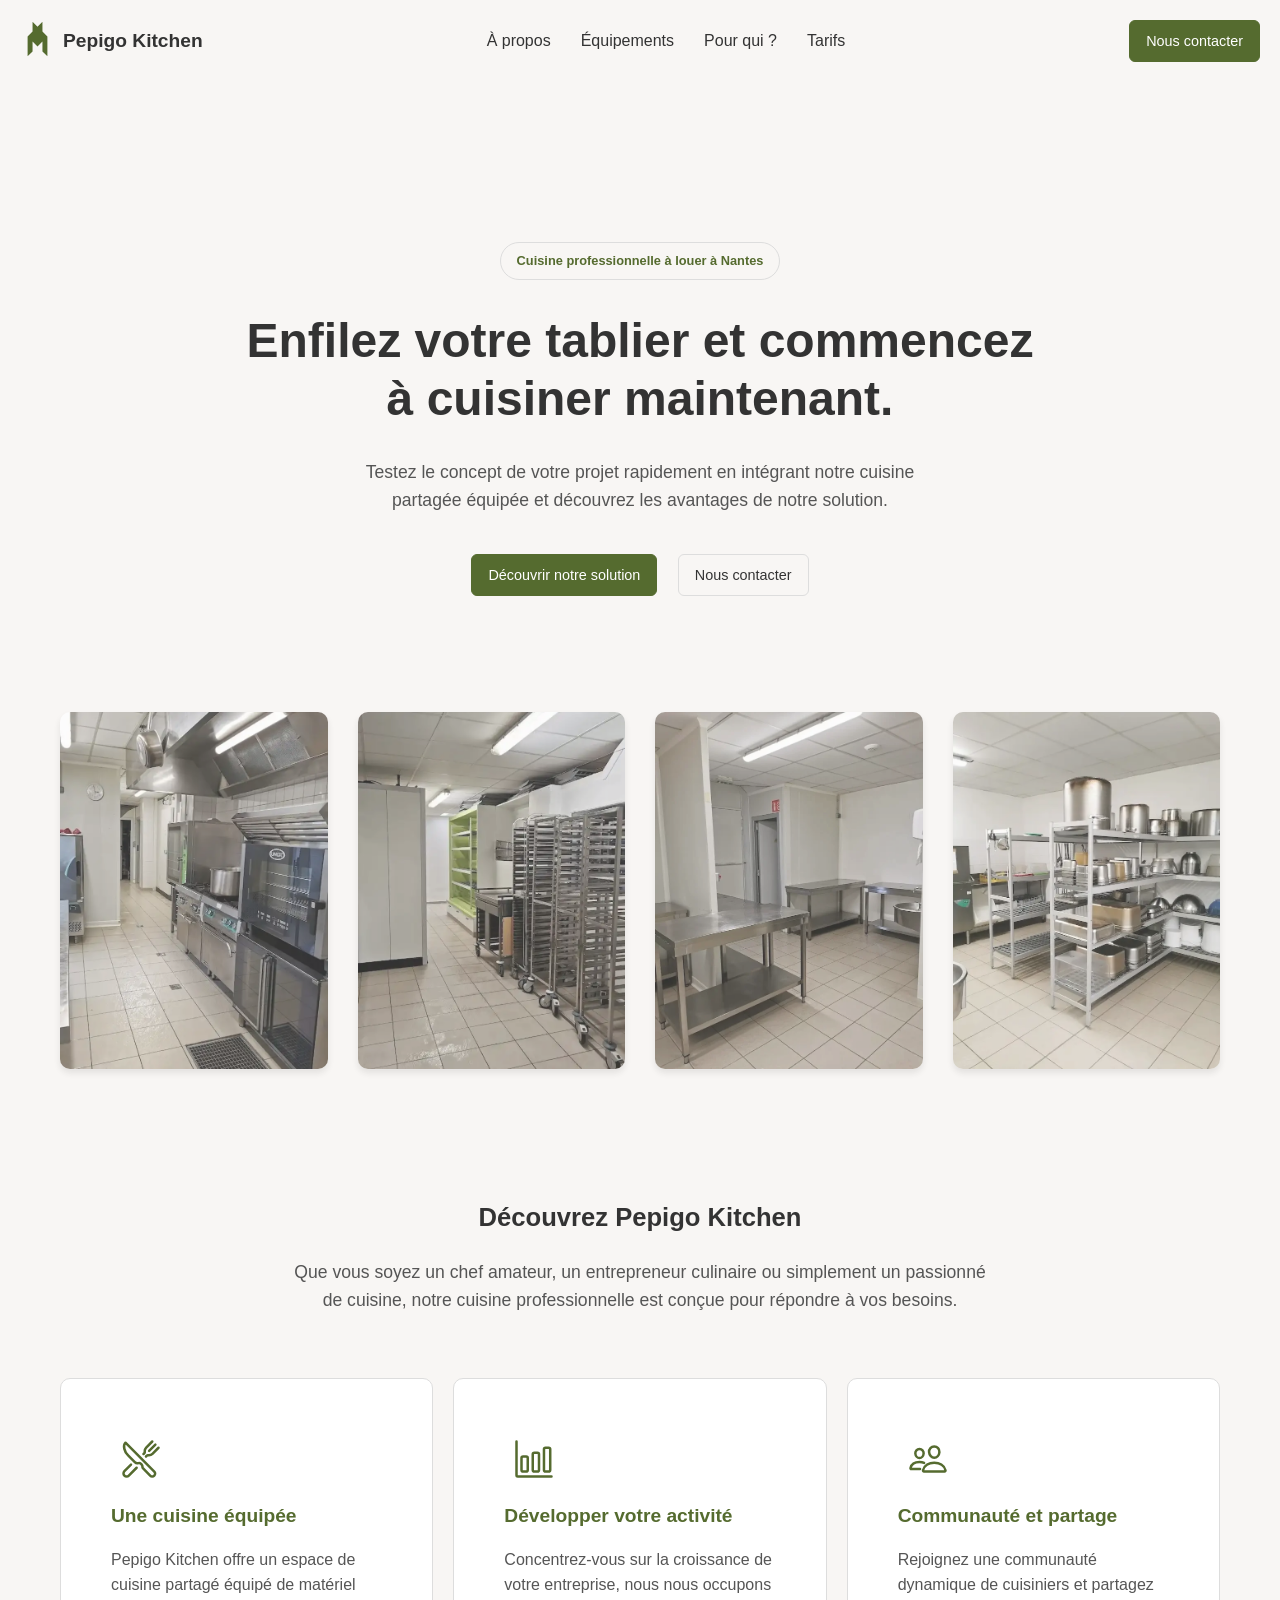
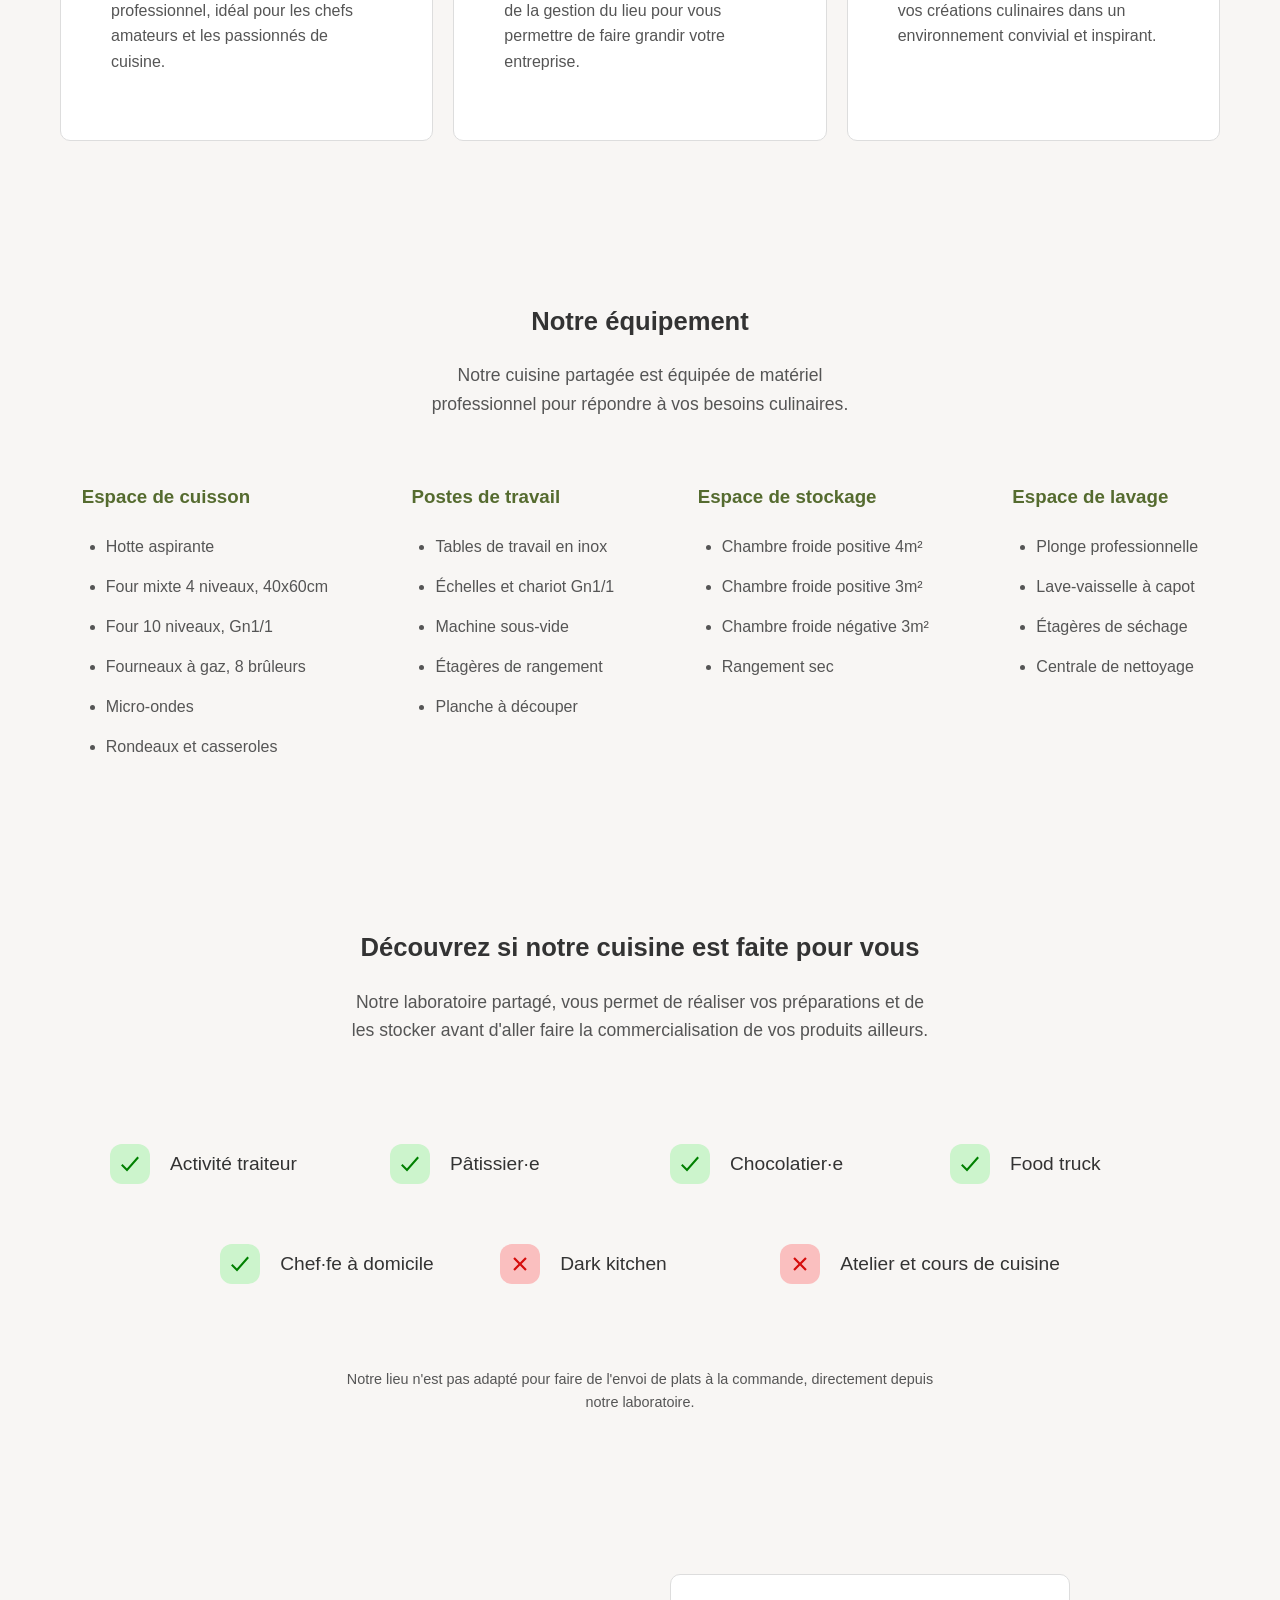
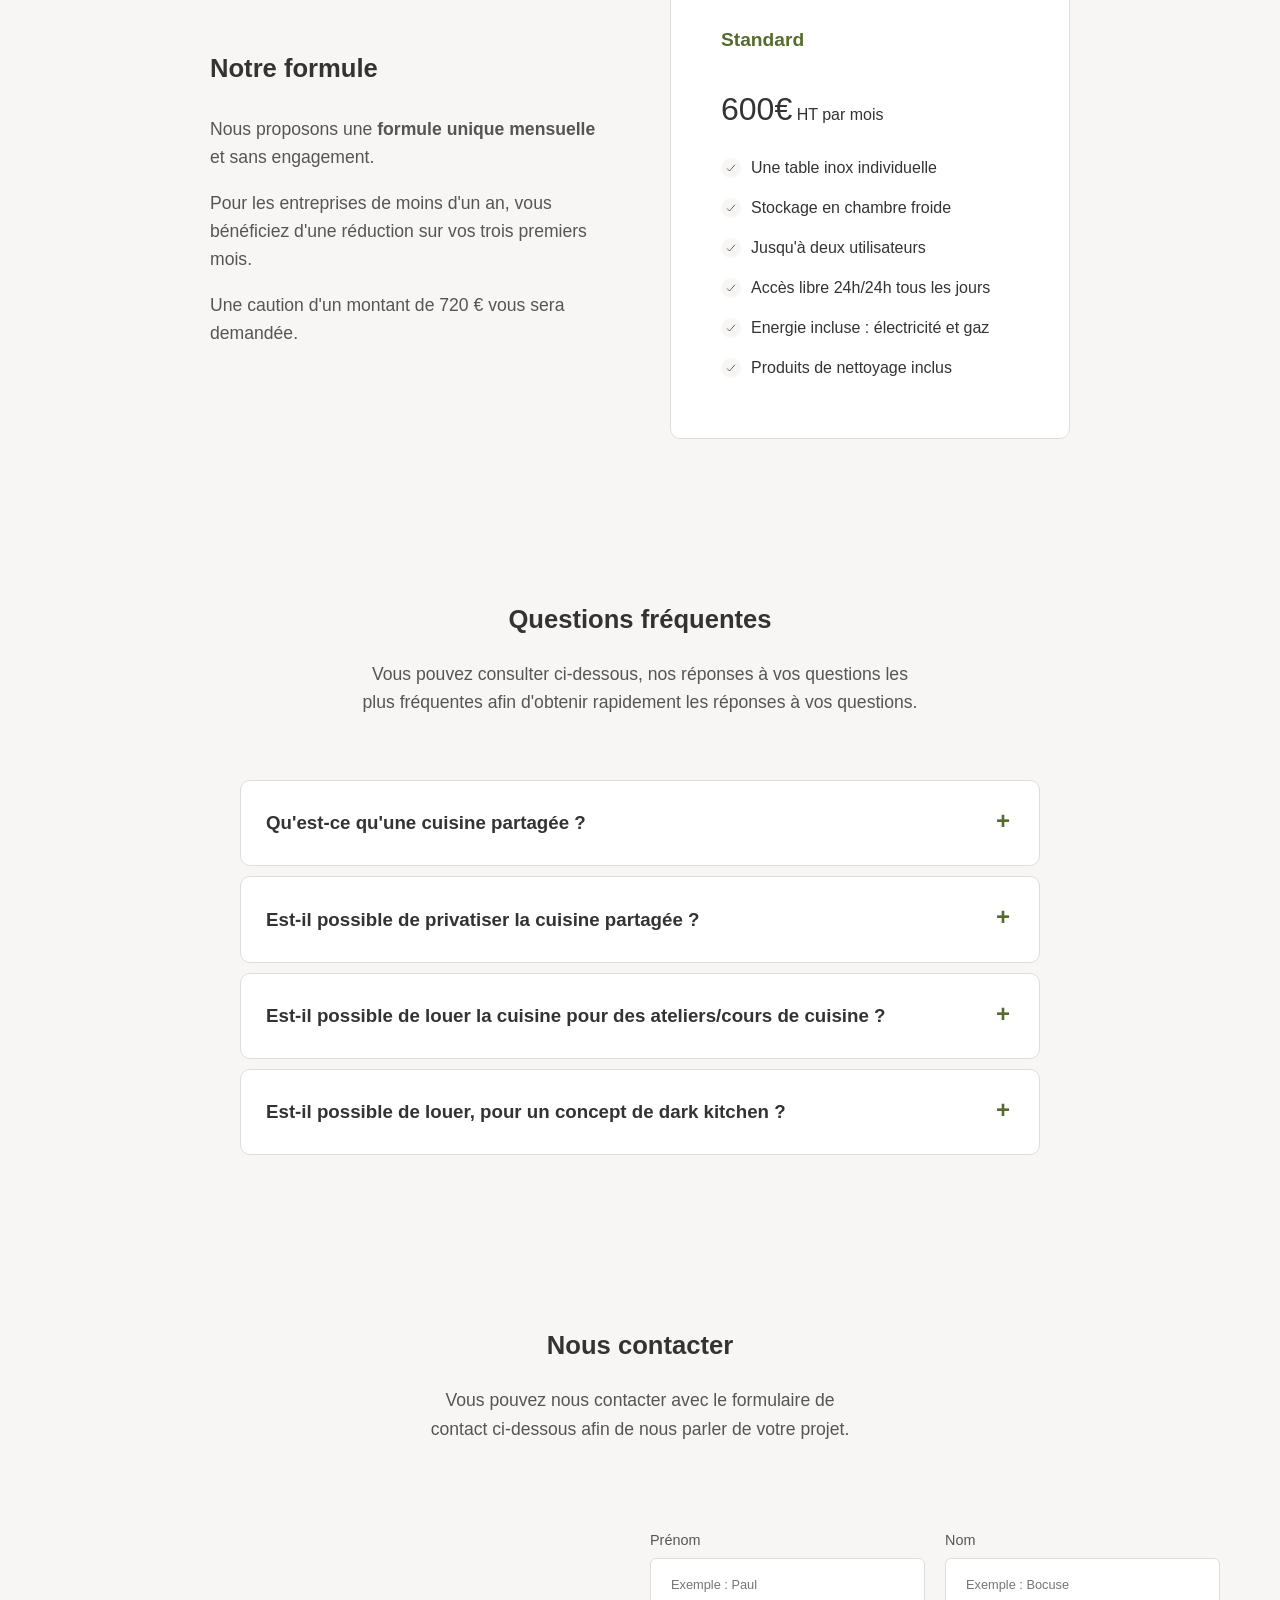
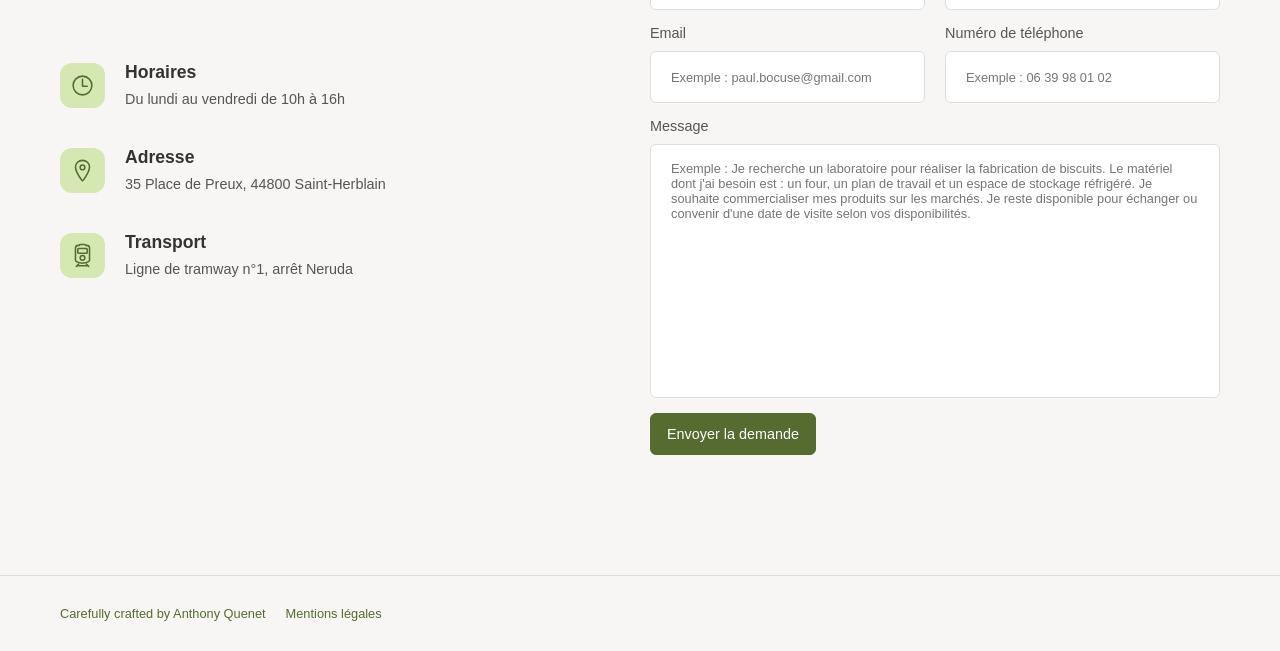
==== commit bd327813: "Fix: accordeon, add README.md" ====
--- a/index.html
+++ b/index.html
@@ -25,29 +25,29 @@
 
     <!-- Open Graph -->
     <meta property="og:type" content="website">
-    <meta property="og:url" content="https://www.pepigokitchen.fr">
+    <meta property="og:url" content="https://www.pepigo-kitchen.fr">
     <meta property="og:title" content="Pepigo Kitchen - La cuisine partagée à Nantes">
     <meta property="og:description" content="Location de laboratoire professionnel à Nantes">
-    <meta property="og:image" content="https://www.pepigokitchen.fr/assets/images/cuisine-fourneaux.webp">
+    <meta property="og:image" content="https://www.pepigo-kitchen.fr/assets/images/cuisine-fourneaux.webp">
 
     <!-- Twitter Card -->
     <meta name="twitter:card" content="summary_large_image">
-    <meta name="twitter:url" content="https://www.pepigokitchen.fr">
+    <meta name="twitter:url" content="https://www.pepigo-kitchen.fr">
     <meta name="twitter:title" content="Pepigo Kitchen - La cuisine partagée à Nantes">
     <meta name="twitter:description" content="Location de laboratoire professionnel à Nantes">
-    <meta name="twitter:image" content="https://www.pepigokitchen.fr/assets/images/cuisine-fourneaux.webp"> 
-        
+    <meta name="twitter:image" content="https://www.pepigo-kitchen.fr/assets/images/cuisine-fourneaux.webp">
+
     <link rel="stylesheet" href="./css/style.css">
 </head>
 
 <body>
-   
+
     <header>
         <div class="header-container">
-            <a href="/" class="logo" aria-label="logo pepigo kitchen" tabindex="0">
+            <a href="/" class="logo" aria-label="logo pepigo kitchen">
                 <span class="logo-background">
                     <svg xmlns="http://www.w3.org/2000/svg" xml:space="preserve" style="fill-rule:evenodd;clip-rule:evenodd;stroke-linejoin:round;stroke-miterlimit:2" viewBox="0 0 341 341">
-                        <path d="M68.2 136.4 0 68.2h68.2V0l68.2 68.2h68.2L341 204.6h-68.2l-68.2-68.2v68.2h-68.2l68.2 68.2V341L68.2 204.6v-68.2Z"/>
+                        <path d="M68.2 136.4 0 68.2h68.2V0l68.2 68.2h68.2L341 204.6h-68.2l-68.2-68.2v68.2h-68.2l68.2 68.2V341L68.2 204.6v-68.2Z" />
                     </svg>
                 </span>
                 <span class="logo-text">
@@ -62,7 +62,7 @@
                 <li><a href="#pricing">Tarifs</a></li>
             </ul>
            </nav>
-            <a class="primary-btn" href="#contact" tabindex="0">Nous contacter</a>
+            <a class="primary-btn" href="#contact">Nous contacter</a>
         </div>
     </header>
      <main id="homepage">
@@ -73,15 +73,15 @@
                         <h1 class="badge">Cuisine professionnelle à louer à Nantes</h1>
                         <h2>Enfilez votre tablier et commencez à cuisiner maintenant.</h2>
                         <p>Testez le concept de votre projet rapidement en intégrant notre cuisine partagée équipée et découvrez les avantages de notre solution.</p>
-                        <a class="primary-btn" href="#about" tabindex="0">Découvrir notre solution</a>
-                         <a href="#contact" class="secondary-btn ml-1" tabindex="0">Nous contacter</a>
+                        <a class="primary-btn" href="#about">Découvrir notre solution</a>
+                         <a href="#contact" class="secondary-btn ml-1">Nous contacter</a>
                     </div>
                 </div>
                 <div class="hero-gallery">
                     <div class="hero-img"><img src="/assets/images/cuisine-fourneaux.webp" alt="fourneaux de cuisine" fetchpriority="high"></div>
-                    <div class="hero-img"><img src="/assets/images/cuisine-echelles.webp" alt="réserve de la cuisine" fetchpriority="high"></div>
-                    <div class="hero-img"><img src="/assets/images/cuisine-table-inox.webp" alt="poste de travail inox" fetchpriority="high"></div>
-                    <div class="hero-img"><img src="/assets/images/cuisine-plonge.webp" alt="plonge de la cuisine" fetchpriority="high"></div>
+                    <div class="hero-img"><img src="/assets/images/cuisine-echelles.webp" alt="réserve de la cuisine"></div>
+                    <div class="hero-img"><img src="/assets/images/cuisine-table-inox.webp" alt="poste de travail inox"></div>
+                    <div class="hero-img"><img src="/assets/images/cuisine-plonge.webp" alt="plonge de la cuisine"></div>
                 </div>
             </div>
         </section>
@@ -92,7 +92,7 @@
             <div class="grid-section">
                 <div class="card info-card">
                     <span class="item-info-icon">
-                        <svg xmlns="http://www.w3.org/2000/svg" viewBox="0 0 512 512"><path d="M57.49 47.74l368.43 368.43a37.28 37.28 0 010 52.72h0a37.29 37.29 0 01-52.72 0l-90-91.55a32 32 0 01-9.2-22.43v-5.53a32 32 0 00-9.52-22.78l-11.62-10.73a32 32 0 00-29.8-7.44h0a48.53 48.53 0 01-46.56-12.63l-85.43-85.44C40.39 159.68 21.74 83.15 57.49 47.74z" fill="none" stroke="currentColor" stroke-linejoin="round" stroke-width="32"/><path d="M400 32l-77.25 77.25A64 64 0 00304 154.51v14.86a16 16 0 01-4.69 11.32L288 192M320 224l11.31-11.31a16 16 0 0111.32-4.69h14.86a64 64 0 0045.26-18.75L480 112M440 72l-80 80M200 368l-99.72 100.28a40 40 0 01-56.56 0h0a40 40 0 010-56.56L128 328" fill="none" stroke="currentColor" stroke-linecap="round" stroke-linejoin="round" stroke-width="32"/></svg>
+                        <svg xmlns="http://www.w3.org/2000/svg" viewBox="0 0 512 512"><path d="M57.49 47.74l368.43 368.43a37.28 37.28 0 010 52.72h0a37.29 37.29 0 01-52.72 0l-90-91.55a32 32 0 01-9.2-22.43v-5.53a32 32 0 00-9.52-22.78l-11.62-10.73a32 32 0 00-29.8-7.44h0a48.53 48.53 0 01-46.56-12.63l-85.43-85.44C40.39 159.68 21.74 83.15 57.49 47.74z" fill="none" stroke="currentColor" stroke-linejoin="round" stroke-width="32" /><path d="M400 32l-77.25 77.25A64 64 0 00304 154.51v14.86a16 16 0 01-4.69 11.32L288 192M320 224l11.31-11.31a16 16 0 0111.32-4.69h14.86a64 64 0 0045.26-18.75L480 112M440 72l-80 80M200 368l-99.72 100.28a40 40 0 01-56.56 0h0a40 40 0 010-56.56L128 328" fill="none" stroke="currentColor" stroke-linecap="round" stroke-linejoin="round" stroke-width="32" /></svg>
                     </span>
                     <h3>Une cuisine équipée</h3>
                     <p>Pepigo Kitchen offre un espace de cuisine partagé équipé de matériel professionnel, idéal pour les
@@ -100,14 +100,14 @@
                 </div>
                 <div class="card info-card">
                     <span class="item-info-icon">
-                        <svg xmlns="http://www.w3.org/2000/svg" viewBox="0 0 512 512"><path d="M32 32v432a16 16 0 0016 16h432" fill="none" stroke="currentColor" stroke-linecap="round" stroke-linejoin="round" stroke-width="32"/><rect x="96" y="224" width="80" height="192" rx="20" ry="20" fill="none" stroke="currentColor" stroke-linecap="round" stroke-linejoin="round" stroke-width="32"/><rect x="240" y="176" width="80" height="240" rx="20" ry="20" fill="none" stroke="currentColor" stroke-linecap="round" stroke-linejoin="round" stroke-width="32"/><rect x="383.64" y="112" width="80" height="304" rx="20" ry="20" fill="none" stroke="currentColor" stroke-linecap="round" stroke-linejoin="round" stroke-width="32"/></svg>
+                        <svg xmlns="http://www.w3.org/2000/svg" viewBox="0 0 512 512"><path d="M32 32v432a16 16 0 0016 16h432" fill="none" stroke="currentColor" stroke-linecap="round" stroke-linejoin="round" stroke-width="32" /><rect x="96" y="224" width="80" height="192" rx="20" ry="20" fill="none" stroke="currentColor" stroke-linecap="round" stroke-linejoin="round" stroke-width="32" /><rect x="240" y="176" width="80" height="240" rx="20" ry="20" fill="none" stroke="currentColor" stroke-linecap="round" stroke-linejoin="round" stroke-width="32" /><rect x="383.64" y="112" width="80" height="304" rx="20" ry="20" fill="none" stroke="currentColor" stroke-linecap="round" stroke-linejoin="round" stroke-width="32" /></svg>
                     </span>
                     <h3>Développer votre activité</h3>
                     <p>Concentrez-vous sur la croissance de votre entreprise, nous nous occupons de la gestion du lieu pour vous permettre de faire grandir votre entreprise.</p>
                 </div>
                 <div class="card info-card">
                     <span class="item-info-icon">
-                        <svg xmlns="http://www.w3.org/2000/svg" viewBox="0 0 512 512"><path d="M402 168c-2.93 40.67-33.1 72-66 72s-63.12-31.32-66-72c-3-42.31 26.37-72 66-72s69 30.46 66 72z" fill="none" stroke="currentColor" stroke-linecap="round" stroke-linejoin="round" stroke-width="32"/><path d="M336 304c-65.17 0-127.84 32.37-143.54 95.41-2.08 8.34 3.15 16.59 11.72 16.59h263.65c8.57 0 13.77-8.25 11.72-16.59C463.85 335.36 401.18 304 336 304z" fill="none" stroke="currentColor" stroke-miterlimit="10" stroke-width="32"/><path d="M200 185.94c-2.34 32.48-26.72 58.06-53 58.06s-50.7-25.57-53-58.06C91.61 152.15 115.34 128 147 128s55.39 24.77 53 57.94z" fill="none" stroke="currentColor" stroke-linecap="round" stroke-linejoin="round" stroke-width="32"/><path d="M206 306c-18.05-8.27-37.93-11.45-59-11.45-52 0-102.1 25.85-114.65 76.2-1.65 6.66 2.53 13.25 9.37 13.25H154" fill="none" stroke="currentColor" stroke-linecap="round" stroke-miterlimit="10" stroke-width="32"/></svg>
+                        <svg xmlns="http://www.w3.org/2000/svg" viewBox="0 0 512 512"><path d="M402 168c-2.93 40.67-33.1 72-66 72s-63.12-31.32-66-72c-3-42.31 26.37-72 66-72s69 30.46 66 72z" fill="none" stroke="currentColor" stroke-linecap="round" stroke-linejoin="round" stroke-width="32" /><path d="M336 304c-65.17 0-127.84 32.37-143.54 95.41-2.08 8.34 3.15 16.59 11.72 16.59h263.65c8.57 0 13.77-8.25 11.72-16.59C463.85 335.36 401.18 304 336 304z" fill="none" stroke="currentColor" stroke-miterlimit="10" stroke-width="32" /><path d="M200 185.94c-2.34 32.48-26.72 58.06-53 58.06s-50.7-25.57-53-58.06C91.61 152.15 115.34 128 147 128s55.39 24.77 53 57.94z" fill="none" stroke="currentColor" stroke-linecap="round" stroke-linejoin="round" stroke-width="32" /><path d="M206 306c-18.05-8.27-37.93-11.45-59-11.45-52 0-102.1 25.85-114.65 76.2-1.65 6.66 2.53 13.25 9.37 13.25H154" fill="none" stroke="currentColor" stroke-linecap="round" stroke-miterlimit="10" stroke-width="32" /></svg>
                     </span>
                     <h3>Communauté et partage</h3>
                     <p>Rejoignez une communauté dynamique de cuisiniers et partagez vos créations culinaires dans un
@@ -134,7 +134,7 @@
                     <h3>Postes de travail</h3>
                     <ul>
                         <li>Tables de travail en inox</li>
-                        <li>Echelles et chariot Gn1/1</li>
+                        <li>Échelles et chariot Gn1/1</li>
                         <li>Machine sous-vide</li>
                         <li>Étagères de rangement</li>
                         <li>Planche à découper</li>
@@ -164,13 +164,13 @@
             <h2 class="h2">Découvrez si notre cuisine est faite pour vous</h2>
             <p class="subtitle">Notre laboratoire partagé, vous permet de réaliser vos préparations et de les stocker avant d'aller faire la commercialisation de vos produits ailleurs.</p>
             <div class="customer-items">
-                <div class="item-checklist-icon"><svg xmlns="http://www.w3.org/2000/svg" class="icon-green" viewBox="0 0 512 512"><path fill="none" stroke="currentColor" stroke-linecap="square" stroke-miterlimit="10" stroke-width="44" d="M416 128L192 384l-96-96"/></svg>Activité traiteur</div>
-                <div class="item-checklist-icon"><svg xmlns="http://www.w3.org/2000/svg" class="icon-green" viewBox="0 0 512 512"><path fill="none" stroke="currentColor" stroke-linecap="square" stroke-miterlimit="10" stroke-width="44" d="M416 128L192 384l-96-96"/></svg>Patissier·e</div>
-                <div class="item-checklist-icon"><svg xmlns="http://www.w3.org/2000/svg" class="icon-green" viewBox="0 0 512 512"><path fill="none" stroke="currentColor" stroke-linecap="square" stroke-miterlimit="10" stroke-width="44" d="M416 128L192 384l-96-96"/></svg>Chocolatier·e</div>
-                <div class="item-checklist-icon"><svg xmlns="http://www.w3.org/2000/svg" class="icon-green" viewBox="0 0 512 512"><path fill="none" stroke="currentColor" stroke-linecap="square" stroke-miterlimit="10" stroke-width="44" d="M416 128L192 384l-96-96"/></svg>Food truck</div>
-                <div class="item-checklist-icon"><svg xmlns="http://www.w3.org/2000/svg" class="icon-green" viewBox="0 0 512 512"><path fill="none" stroke="currentColor" stroke-linecap="square" stroke-miterlimit="10" stroke-width="44" d="M416 128L192 384l-96-96"/></svg>Chef·fe à domicile</div>
-                <div class="item-checklist-icon"><svg xmlns="http://www.w3.org/2000/svg" class="icon-red" viewBox="0 0 512 512"><path d="M400 145.49L366.51 112 256 222.51 145.49 112 112 145.49 222.51 256 112 366.51 145.49 400 256 289.49 366.51 400 400 366.51 289.49 256 400 145.49z"/></svg>Dark kitchen</div>
-                <div class="item-checklist-icon"><svg xmlns="http://www.w3.org/2000/svg" class="icon-red" viewBox="0 0 512 512"><path d="M400 145.49L366.51 112 256 222.51 145.49 112 112 145.49 222.51 256 112 366.51 145.49 400 256 289.49 366.51 400 400 366.51 289.49 256 400 145.49z"/></svg>Atelier et cours de cuisine</div>
+                <div class="item-checklist-icon"><svg xmlns="http://www.w3.org/2000/svg" class="icon-green" viewBox="0 0 512 512"><path fill="none" stroke="currentColor" stroke-linecap="square" stroke-miterlimit="10" stroke-width="44" d="M416 128L192 384l-96-96" /></svg>Activité traiteur</div>
+                <div class="item-checklist-icon"><svg xmlns="http://www.w3.org/2000/svg" class="icon-green" viewBox="0 0 512 512"><path fill="none" stroke="currentColor" stroke-linecap="square" stroke-miterlimit="10" stroke-width="44" d="M416 128L192 384l-96-96" /></svg>Pâtissier·e</div>
+                <div class="item-checklist-icon"><svg xmlns="http://www.w3.org/2000/svg" class="icon-green" viewBox="0 0 512 512"><path fill="none" stroke="currentColor" stroke-linecap="square" stroke-miterlimit="10" stroke-width="44" d="M416 128L192 384l-96-96" /></svg>Chocolatier·e</div>
+                <div class="item-checklist-icon"><svg xmlns="http://www.w3.org/2000/svg" class="icon-green" viewBox="0 0 512 512"><path fill="none" stroke="currentColor" stroke-linecap="square" stroke-miterlimit="10" stroke-width="44" d="M416 128L192 384l-96-96" /></svg>Food truck</div>
+                <div class="item-checklist-icon"><svg xmlns="http://www.w3.org/2000/svg" class="icon-green" viewBox="0 0 512 512"><path fill="none" stroke="currentColor" stroke-linecap="square" stroke-miterlimit="10" stroke-width="44" d="M416 128L192 384l-96-96" /></svg>Chef·fe à domicile</div>
+                <div class="item-checklist-icon"><svg xmlns="http://www.w3.org/2000/svg" class="icon-red" viewBox="0 0 512 512"><path d="M400 145.49L366.51 112 256 222.51 145.49 112 112 145.49 222.51 256 112 366.51 145.49 400 256 289.49 366.51 400 400 366.51 289.49 256 400 145.49z" /></svg>Dark kitchen</div>
+                <div class="item-checklist-icon"><svg xmlns="http://www.w3.org/2000/svg" class="icon-red" viewBox="0 0 512 512"><path d="M400 145.49L366.51 112 256 222.51 145.49 112 112 145.49 222.51 256 112 366.51 145.49 400 256 289.49 366.51 400 400 366.51 289.49 256 400 145.49z" /></svg>Atelier et cours de cuisine</div>
             </div>
             <p>Notre lieu n'est pas adapté pour faire de l'envoi de plats à la commande, directement depuis notre laboratoire.</p>
         </section>
@@ -200,7 +200,7 @@
                             </svg>Jusqu'à deux utilisateurs</span>
                         <span><svg xmlns="http://www.w3.org/2000/svg" viewBox="0 0 512 512">
                                 <path fill="none" stroke="currentColor" stroke-linecap="round" stroke-linejoin="round" stroke-width="32" d="M416 128L192 384l-96-96" />
-                            </svg>Accés libre 24h/24h tous les jours</span>
+                            </svg>Accès libre 24h/24h tous les jours</span>
                         <span><svg xmlns="http://www.w3.org/2000/svg" viewBox="0 0 512 512">
                                 <path fill="none" stroke="currentColor" stroke-linecap="round" stroke-linejoin="round" stroke-width="32" d="M416 128L192 384l-96-96" />
                             </svg>Energie incluse : électricité et gaz</span>
@@ -215,33 +215,41 @@
             <h2 class="h2">Questions fréquentes</h2>
             <p class="subtitle">Vous pouvez consulter ci-dessous, nos réponses à vos questions les plus fréquentes afin d'obtenir rapidement les réponses à vos questions.</p>
             <div class="accordion">
-                <div class="accordion-item">
-                    <div class="accordion-header" tabindex="0"><h3>Qu'est-ce qu'une cuisine partagée ?</h3></div>
-                    <div class="accordion-content">
-                        <p>Une cuisine partagée, également connue sous le nom de cuisine communautaire ou cuisine collaborative, est un espace équipé de matériel professionnel mis à la disposition de plusieurs utilisateurs.</p>
-                        <p>Ces cuisines sont conçues pour permettre aux chefs amateurs, entrepreneurs culinaires et passionnés de cuisine de préparer leurs plats dans un environnement professionnel sans avoir à investir dans leur propre cuisine.</p>
-                    </div>
-                </div>
-                <div class="accordion-item">
-                    <div class="accordion-header" tabindex="0"><h3>Est-il possible de privatiser la cuisine partagée ?</h3></div>
-                    <div class="accordion-content">
-                        <p>Non, il n'est pas possible de privatiser notre cuisine partagée.</p>
-                    </div>
-                </div>
-                <div class="accordion-item">
-                    <div class="accordion-header" tabindex="0"><h3>Est-il possible de louer la cuisine pour des ateliers/cours de cuisine ?</h3></div>
-                    <div class="accordion-content">
-                        <p>Non, il n'est pas possible de louer notre cuisine pour ce type d'activité, car notre lieu n'est pas adapté à cela.</p>
-                    </div>
-                </div>
-                <div class="accordion-item">
-                    <div class="accordion-header" tabindex="0"><h3>Est-il possible de louer, pour un concept de dark kitchen</h3></div>
-                    <div class="accordion-content">
-                        <p>Non, il n'est pas possible de louer notre cuisine pour ce type d'activité, car notre lieu n'est pas adapté à cela.</p>
-                        <p>Notre cuisine est uniquement conçue pour réaliser vos préparations culinaires, mais votre commercialisation doit se faire ailleurs.</p>
-                    </div>
-                </div>
-            </div>
+              <div class="accordion-item">
+                  <h3>
+                      <button class="accordion-header" aria-expanded="false" aria-controls="faq-1">Qu'est-ce qu'une cuisine partagée ?</button>
+                  </h3>
+                  <div class="accordion-content" id="faq-1">
+                      <p>Une cuisine partagée, également connue sous le nom de cuisine communautaire ou cuisine collaborative, est un espace équipé de matériel professionnel mis à la disposition de plusieurs utilisateurs.</p>
+                      <p>Ces cuisines sont conçues pour permettre aux chefs amateurs, entrepreneurs culinaires et passionnés de cuisine de préparer leurs plats dans un environnement professionnel sans avoir à investir dans leur propre cuisine.</p>
+                  </div>
+              </div>
+              <div class="accordion-item">
+                  <h3>
+                      <button class="accordion-header" aria-expanded="false" aria-controls="faq-2">Est-il possible de privatiser la cuisine partagée ?</button>
+                  </h3>
+                  <div class="accordion-content" id="faq-2">
+                      <p>Non, il n'est pas possible de privatiser notre cuisine partagée.</p>
+                  </div>
+              </div>
+              <div class="accordion-item">
+                  <h3>
+                      <button class="accordion-header" aria-expanded="false" aria-controls="faq-3">Est-il possible de louer la cuisine pour des ateliers/cours de cuisine ?</button>
+                  </h3>
+                  <div class="accordion-content" id="faq-3">
+                      <p>Non, il n'est pas possible de louer notre cuisine pour ce type d'activité, car notre lieu n'est pas adapté à cela.</p>
+                  </div>
+              </div>
+              <div class="accordion-item">
+                  <h3>
+                      <button class="accordion-header" aria-expanded="false" aria-controls="faq-4">Est-il possible de louer, pour un concept de dark kitchen ?</button>
+                  </h3>
+                  <div class="accordion-content" id="faq-4">
+                      <p>Non, il n'est pas possible de louer notre cuisine pour ce type d'activité, car notre lieu n'est pas adapté à cela.</p>
+                      <p>Notre cuisine est uniquement conçue pour réaliser vos préparations culinaires, mais votre commercialisation doit se faire ailleurs.</p>
+                  </div>
+              </div>
+          </div>
         </section>
         <section id="contact" class="section-contact container">
             <h2 class="h2">Nous contacter</h2>
@@ -257,10 +265,10 @@
                                     stroke-width="32" d="M256 128v144h96" />
                             </svg>
                         </span>
-                        <span>
+                        <div>
                             <h3 class="h3">Horaires</h3>
                             <p>Du lundi au vendredi de 10h à 16h</p>
-                        </span>
+                        </div>
                     </div>
                     <div class="item-contact">
                         <span class="item-contact-icon">
@@ -272,10 +280,10 @@
                                     stroke-linejoin="round" stroke-width="32" />
                             </svg>
                         </span>
-                        <span>
+                        <div>
                             <h3 class="h3">Adresse</h3>
                             <p>35 Place de Preux, 44800 Saint-Herblain</p>
-                        </span>
+                        </div>
                     </div>
                     <div class="item-contact">
                         <span class="item-contact-icon">
@@ -286,10 +294,10 @@
                                     stroke-width="32" />
                             </svg>
                         </span>
-                        <span>
+                        <div>
                             <h3 class="h3">Transport</h3>
                             <p>Ligne de tramway n°1, arrêt Neruda</p>
-                        </span>
+                        </div>
                     </div>
 
                 </div>
@@ -301,24 +309,24 @@
                         <div class="grid-form-fields">
                             <div class="form-fields">
                                 <label for="name">Prénom </label>
-                                <input type="text" id="name" name="Nom" placeholder="Exemple : Paul" required>
+                                <input type="text" id="name" name="Prénom" placeholder="Exemple : Paul" required autocomplete="given-name">
                             </div>
                             <div class="form-fields">
                                 <label for="last-name">Nom</label>
-                                <input type="text" id="last-name" name="Prénom" placeholder="Exemple : Bocuse" required>
+                                <input type="text" id="last-name" name="Nom" placeholder="Exemple : Bocuse" required autocomplete="family-name">
                             </div>
                             <div class="form-fields">
                                 <label for="email">Email</label>
-                                <input type="email" id="email" name="Email" placeholder="Exemple : paul.bocuse@gmail.com" required>
+                                <input type="email" id="email" name="Email" placeholder="Exemple : paul.bocuse@gmail.com" required autocomplete="email">
                             </div>
                             <div class="form-fields">
                                 <label for="phone">Numéro de téléphone</label>
-                                <input type="tel" id="phone" name="Téléphone" placeholder="Exemple : 06 39 98 01 02" required>
+                                <input type="tel" id="phone" name="Téléphone" placeholder="Exemple : 06 39 98 01 02" required autocomplete="tel">
                             </div>
                         </div>
                         <label for="message">Message</label>
                         <textarea id="message" name="Message" placeholder="Exemple : &#10; &#10;Je recherche un laboratoire pour réaliser la fabrication de biscuits. &#10; &#10;Le matériel dont j'ai besoin est : un four, un plan de travail et un espace de stockage réfrigéré.&#10; &#10; Je souhaite commercialiser mes produits sur les marchés. &#10; &#10; Je reste disponible pour échanger ou convenir d'une date de visite selon vos disponibilités." required></textarea>
-                        <button type="submit" class="primary-btn" tabindex="0">Envoyer la demande</button>
+                        <button type="submit" class="primary-btn">Envoyer la demande</button>
                     </form>
                 </div>
             </div>
@@ -330,11 +338,11 @@
                 <a href="https://www.anthonyquenet.com" target="_blank" rel="noopener noreferrer">Carefully crafted by Anthony Quenet</a>
             </div>
             <div class="right-foot">
-                <a href="/legal" tabindex="0">Mentions légales</a>
-            </div>
-        </div>     
+                <a href="/legal">Mentions légales</a>
+            </div>
+        </div>
     </footer>
     <script type="module" src="components/accordion.js"></script>
 </body>
 
-</html>+</html>
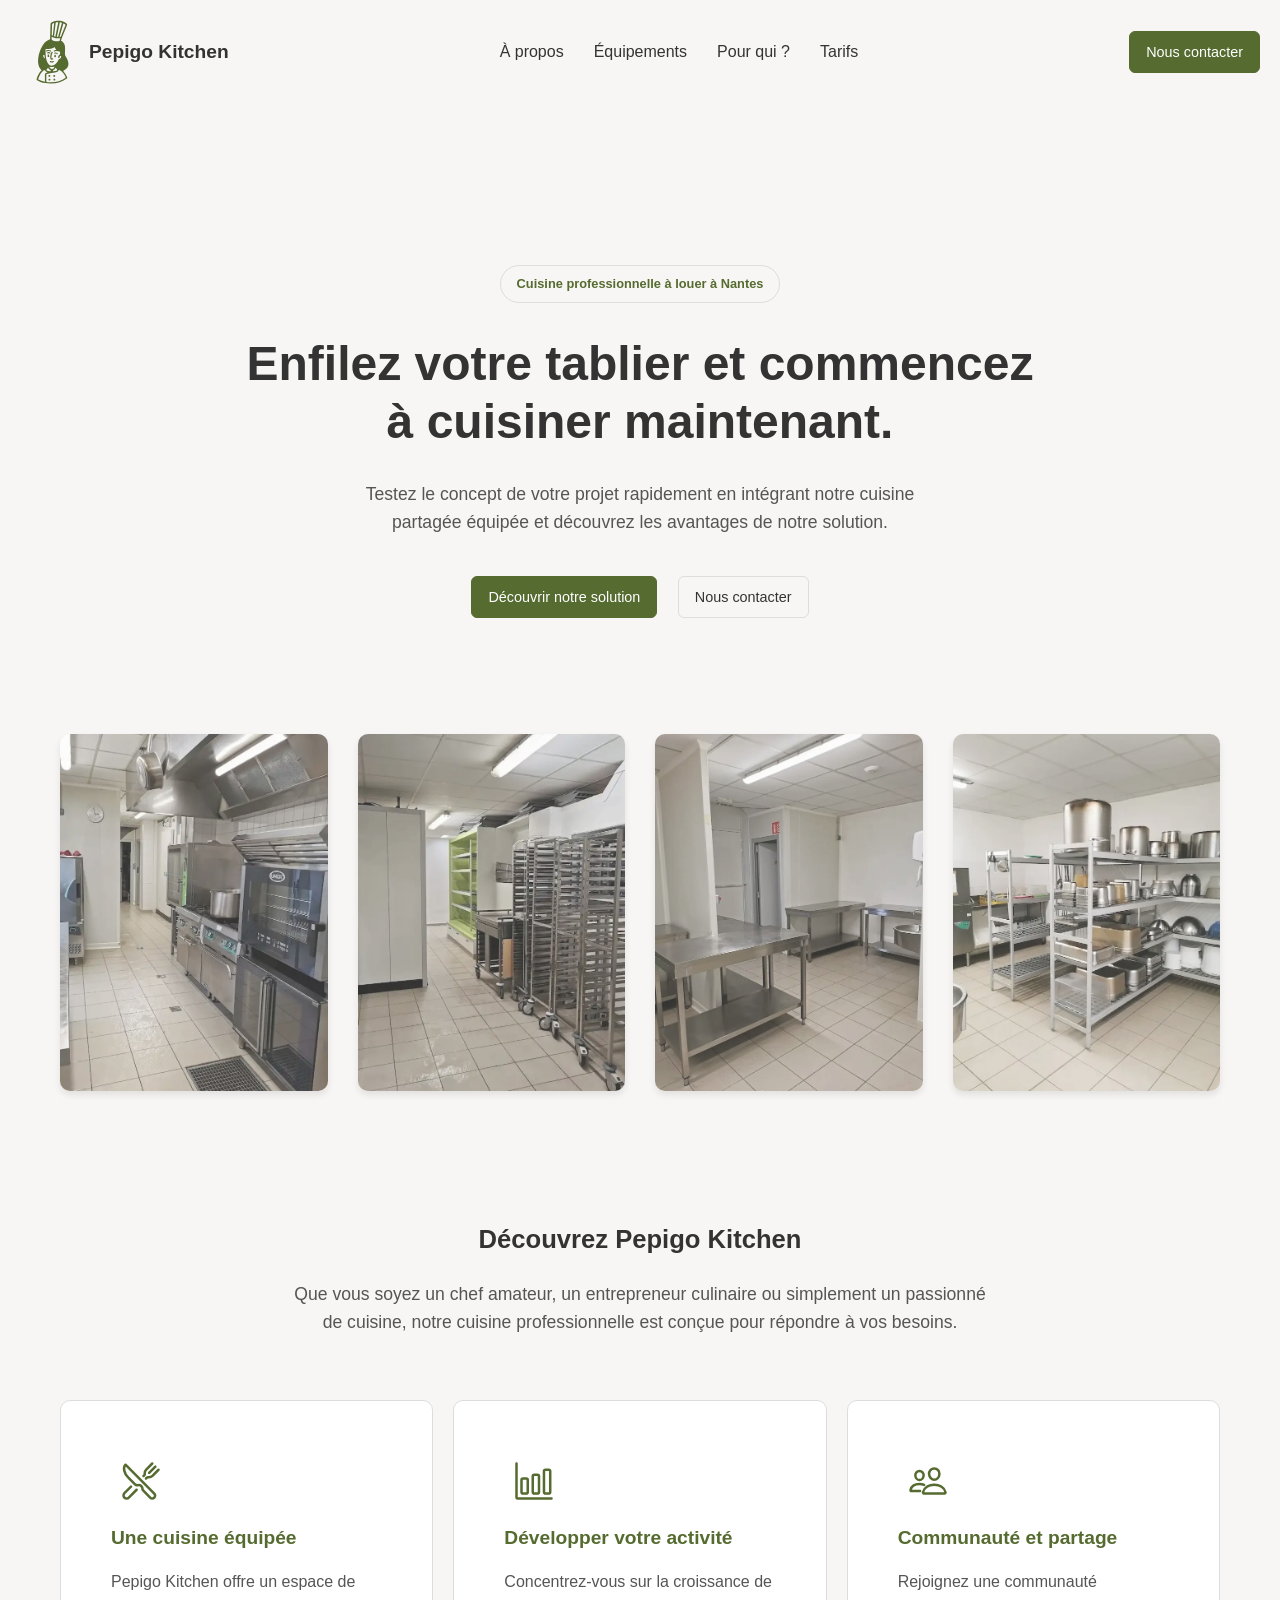
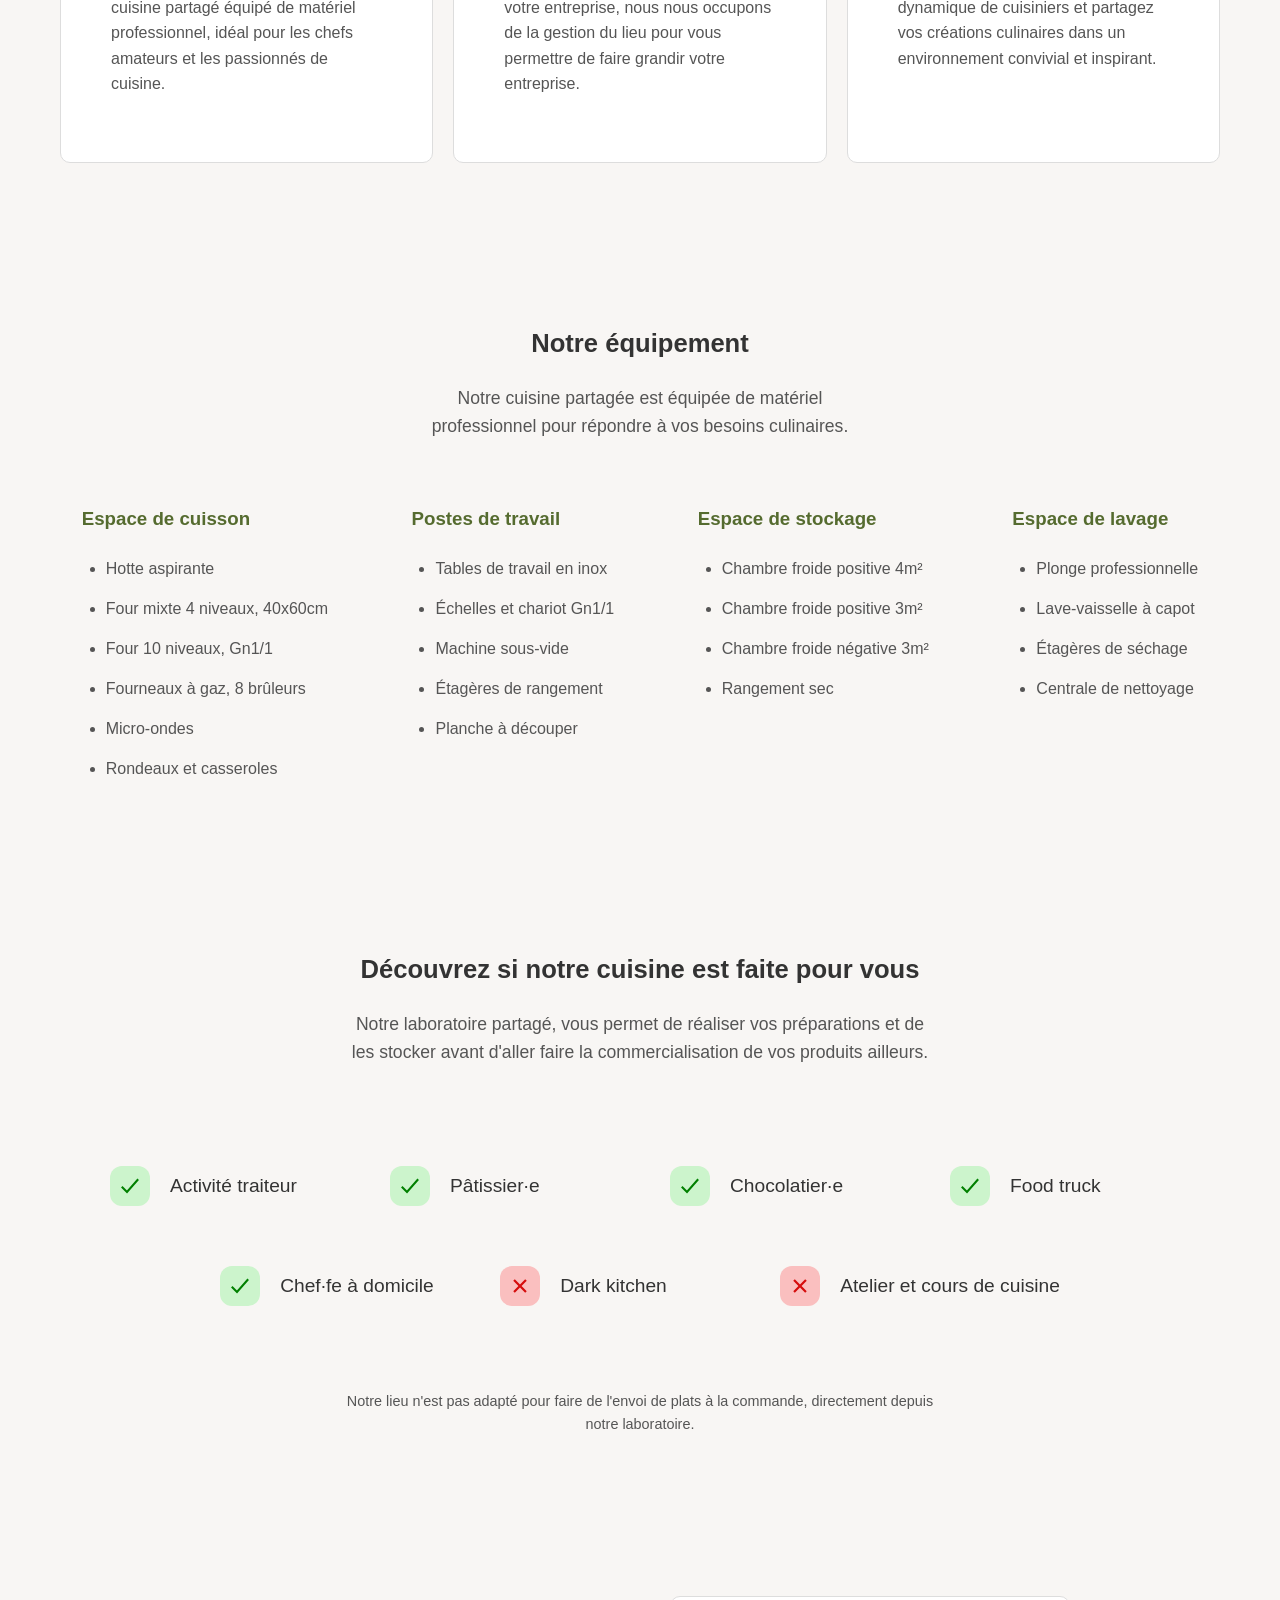
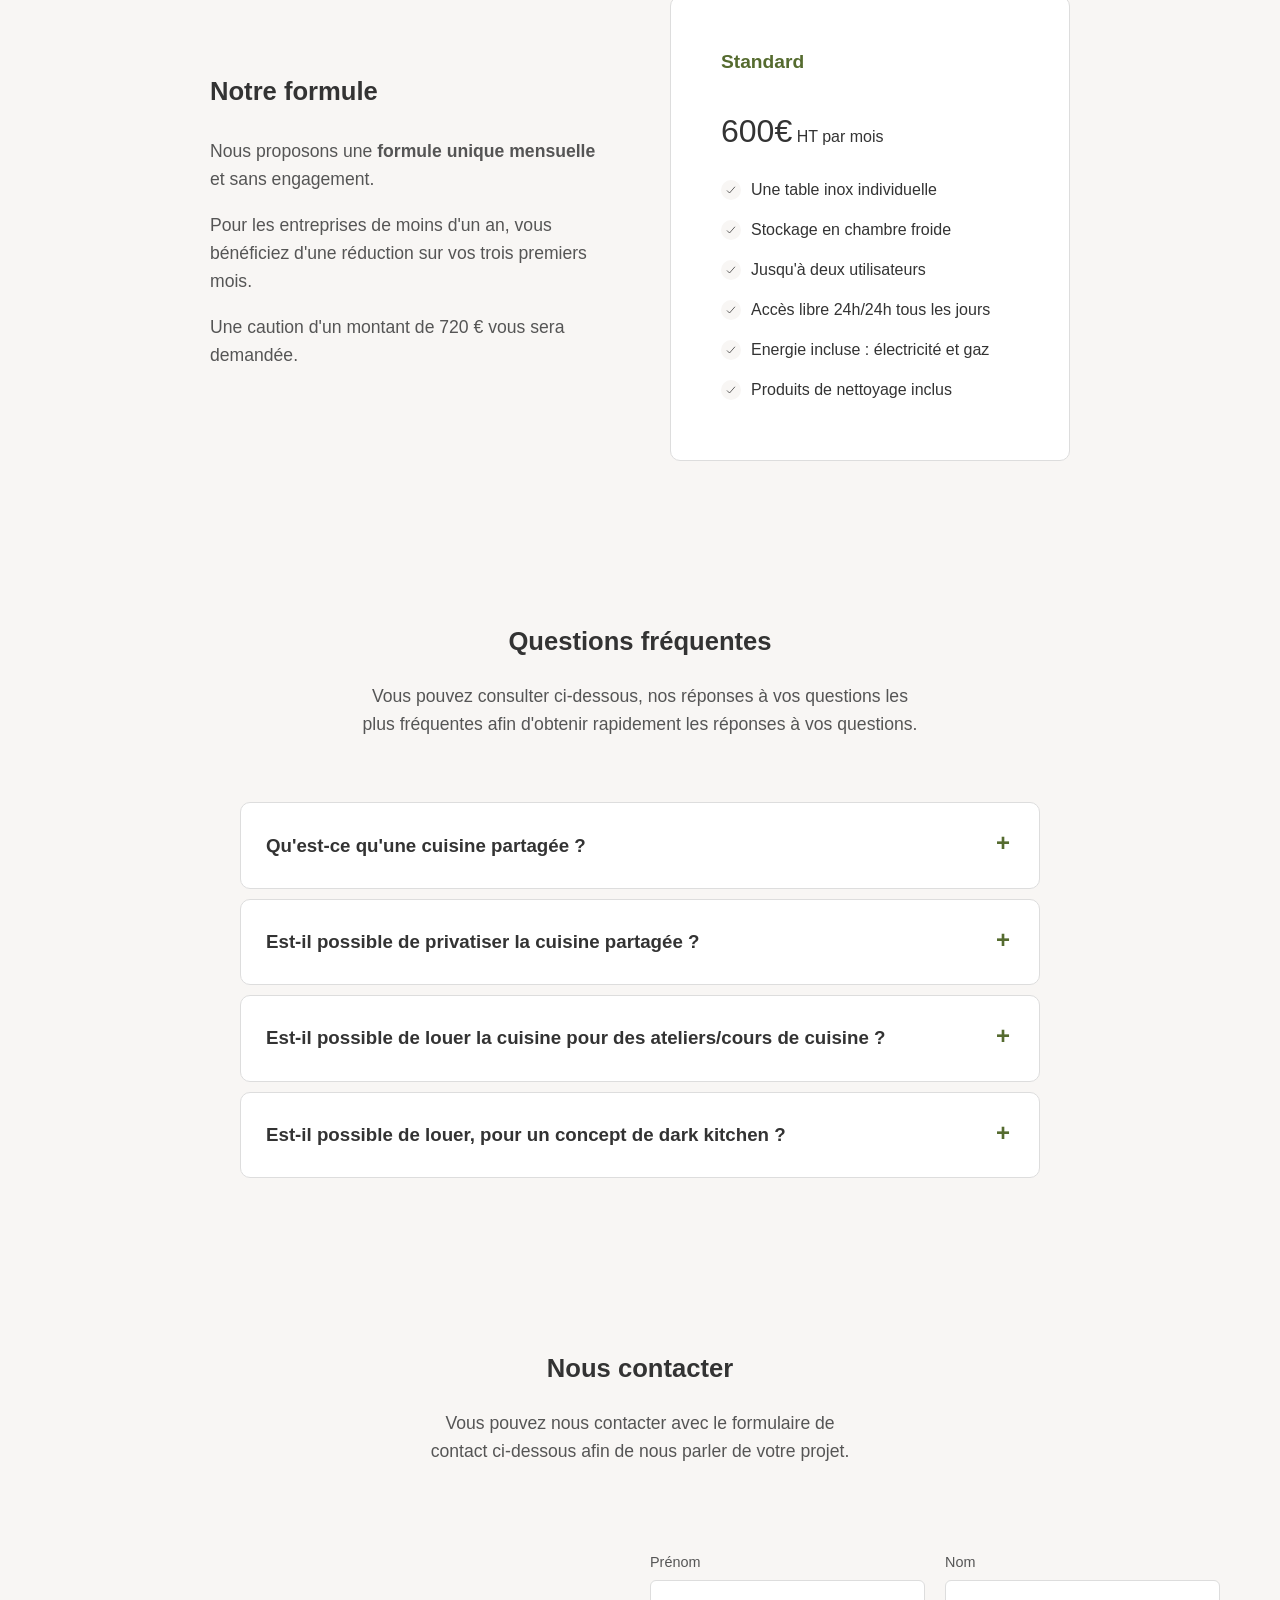
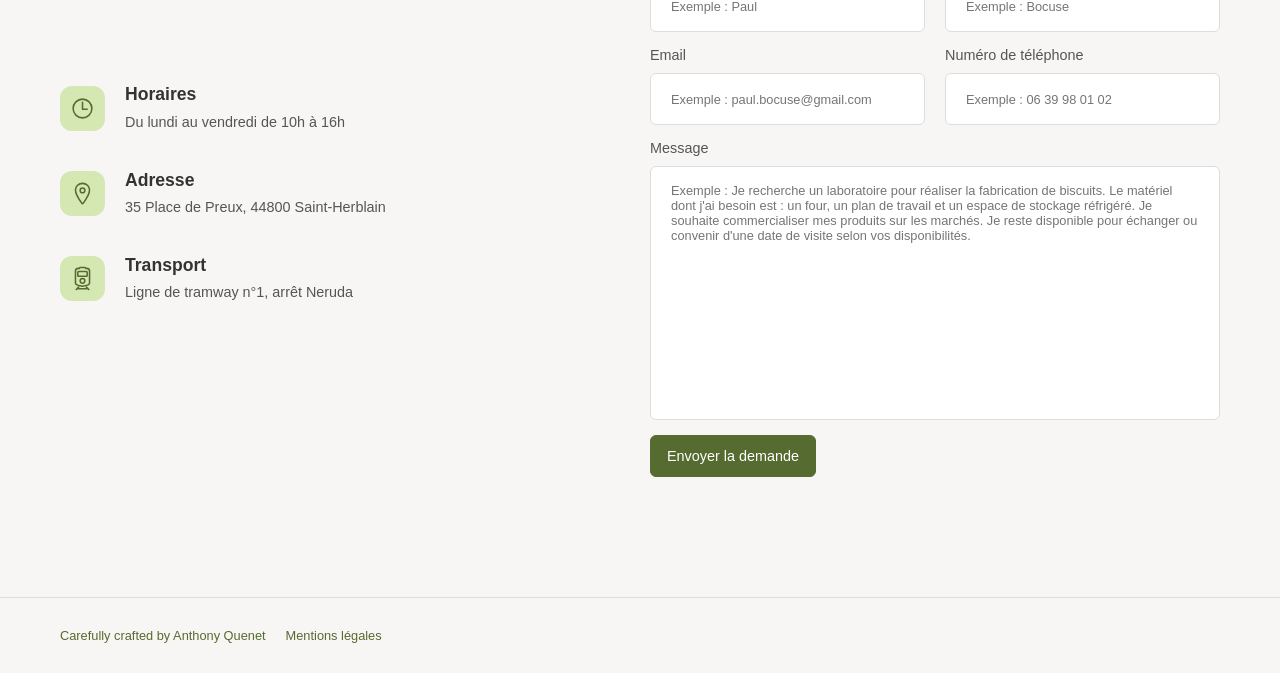
==== commit 42133c81: "Fix: Change logo" ====
--- a/index.html
+++ b/index.html
@@ -46,9 +46,12 @@
         <div class="header-container">
             <a href="/" class="logo" aria-label="logo pepigo kitchen">
                 <span class="logo-background">
-                    <svg xmlns="http://www.w3.org/2000/svg" xml:space="preserve" style="fill-rule:evenodd;clip-rule:evenodd;stroke-linejoin:round;stroke-miterlimit:2" viewBox="0 0 341 341">
-                        <path d="M68.2 136.4 0 68.2h68.2V0l68.2 68.2h68.2L341 204.6h-68.2l-68.2-68.2v68.2h-68.2l68.2 68.2V341L68.2 204.6v-68.2Z" />
-                    </svg>
+                  <svg width="100%" height="100%" viewBox="0 0 405 402" version="1.1" xmlns="http://www.w3.org/2000/svg" xmlns:xlink="http://www.w3.org/1999/xlink" xml:space="preserve" xmlns:affinity="https://www.affinity.studio/" style="fill-rule:evenodd;clip-rule:evenodd;stroke-linejoin:round;stroke-miterlimit:2;">
+                    <path d="M177.18,230.27c1.64,0.07 3.11,-0.59 4.41,-1.96c0.98,-0.98 1.64,-2.19 1.96,-3.63c-1.24,0.13 -2.29,-0.26 -3.14,-1.18c-0.98,-1.37 -0.59,-3.24 0.78,-4.12c0.65,-0.39 1.28,-0.56 1.86,-0.49c-0.88,-2.16 -2.75,-3.63 -4.81,-3.73l-0.39,-0.1c-1.5,0 -2.88,0.65 -4.12,1.96c-1.34,1.45 -2.14,3.32 -2.26,5.3c-0.29,4.22 2.26,7.75 5.69,7.95m37.57,-0.49c0.99,1.54 2.68,2.49 4.51,2.55c2.85,0 5.4,-2.45 6.28,-5.79c-1.37,0.2 -2.45,-0.2 -3.24,-1.18c-1.08,-1.37 -0.69,-3.34 0.78,-4.22c0.59,-0.39 1.24,-0.59 1.96,-0.59c-0.98,-2.16 -2.85,-3.73 -5,-3.83l-0.29,0c-1.57,0 -2.98,0.65 -4.22,1.96c-1.36,1.52 -2.16,3.46 -2.26,5.49c-0.13,2.16 0.36,4.02 1.47,5.59m-17.95,11.67l0.1,0c0.07,0.33 0.23,0.59 0.49,0.78l-0.1,0l-0.49,-0.78Z" style="fill:#556b2f;fill-rule:nonzero;"/>
+                    <path d="M189.94,196.92c-0.85,-0.07 -1.57,-0.29 -2.16,-0.69c-3.53,-2.45 -7.55,-2.85 -11.09,-2.55c-5.3,0.49 -9.61,2.65 -9.71,2.75c-1.77,0.88 -3.92,0.39 -4.91,-1.28c-1.08,-1.67 -0.49,-3.73 1.28,-4.71c0.69,-0.39 16.09,-8.54 28.75,0.2c1.67,1.08 1.96,3.34 0.69,4.91c-0.78,0.92 -1.73,1.37 -2.85,1.37" style="fill:#556b2f;"/>
+                    <path d="M285.98,17.97c6.77,5 9.42,9.03 6.77,15.4l-30.81,75.93l-0.1,0.39l-6.38,20.31c5.1,2.29 9.39,5.13 12.85,8.54c6.97,6.87 10.3,15.6 11.67,25.41c1.37,9.42 0.98,19.92 0.49,30.71c-0.39,6.41 -0.56,12.92 -0.49,19.52c0.07,1.37 0.49,3.04 1.28,5c1.44,3.4 3.4,7.33 5.89,11.77c3.73,6.97 8.04,15.01 10.99,23.45c1.7,4.71 2.81,9.55 3.34,14.52c1.67,16.09 -4.12,32.67 -28.65,46.21l-3.53,1.96c10.33,11.66 18.66,24.95 24.62,39.34c1.37,2.75 0.59,6.18 -1.86,8.14c-24.33,19.33 -60.53,31.69 -101.15,31.69c-11.38,0.02 -22.74,-0.97 -33.94,-2.94c-17.91,-2.81 -35.08,-9.14 -50.52,-18.64c-2.66,-1.62 -3.85,-4.9 -2.85,-7.85c7.65,-21.29 16.87,-42.38 31.3,-53.27c-3.24,-3.24 -7.06,-7.55 -9.42,-10.89c-11.09,-15.99 -14.23,-37.28 -12.36,-59.06l0.98,-8.83c2.65,-19.52 8.93,-39.05 16.09,-55.14c14.59,-32.11 32.44,-51.44 53.57,-57.98l3.83,-1.08l2.45,-95.06c1.28,-19.33 64.46,-31 95.95,-7.55m-112.04,308.15c-2.49,-0.65 -4.81,-1.44 -6.97,-2.35c-4.06,-1.57 -7.06,-3.73 -9.03,-6.48c-0.98,-1.31 -1.6,-2.98 -1.86,-5c-4.81,1.18 -12.36,5.3 -17.56,9.91c-11.58,10.1 -18.84,27.86 -24.82,45.23c-0.39,1.18 0.1,2.55 1.28,3.14c11.9,6.34 25.31,11.02 40.22,14.03l-0.1,-45.23c-0.1,-5.4 3.83,-10.1 9.52,-11.28l9.32,-1.96Zm72.4,-220.74l7.95,-0.98l29.24,-72.89c0.49,-1.18 0,-2.55 -1.08,-3.14c-3.14,-1.96 -7.46,-4.91 -10.79,-6.77c-0.14,-0.07 -0.28,-0.1 -0.44,-0.1c-0.43,0 -0.81,0.28 -0.94,0.69l-23.94,83.19Zm-14.91,204.16l0.2,0.1l-0.2,-0.1Zm-11.48,-9.12c-1.18,2.45 -5,6.57 -5,6.57c-2.32,2.19 -5.06,3.89 -8.04,5l-0.88,8.04l2.85,-0.2l3.24,-0.49c4.91,-0.59 10.1,-1.67 14.13,-3.34c2.49,-0.98 4.25,-2.13 5.3,-3.43c0.33,-0.52 0.46,-1.08 0.39,-1.67c-0.07,-0.46 -0.23,-0.95 -0.49,-1.47l-0.1,-0.2l-0.98,-1.77c-2.55,-4.32 -6.18,-7.55 -9.22,-9.81c-0.26,0.98 -0.65,1.9 -1.18,2.75m-21.39,7.65c0.85,-1.83 2.22,-3.07 4.12,-3.73c4.12,-1.37 7.85,-4.02 9.61,-7.46l0,-0.1c0.98,-1.67 1.47,-4.61 1.47,-4.61l0.1,-0.2l0.39,-2.55c-5.49,2.55 -11.09,3.83 -16.78,3.83c-4.71,-0.13 -9.06,-1.01 -13.05,-2.65l-0.1,1.18c-0.1,1.86 0,4.02 1.57,6.28c1.9,2.94 4.68,5.04 8.34,6.28c3.66,1.24 3.83,2.16 4.32,3.73m26.68,17.36c-0.1,0 -9.03,2.16 -13.05,2.65l-6.08,0.59l-9.71,1.37l-29.82,6.38c-1.57,0.39 -2.42,1.34 -2.55,2.85l0.2,46.89c8.63,1.31 17.53,1.96 26.68,1.96c36.4,0 69.07,-10.5 91.53,-27.37l0.1,0c1.77,-1.37 2.35,-3.73 1.47,-5.79c-5.26,-13.27 -13.6,-25.11 -24.33,-34.53l-4.02,-2.85c-4.58,-2.88 -9.52,-4.68 -14.81,-5.4c-0.26,2.09 -0.88,3.79 -1.86,5.1c-2.55,3.73 -7.85,6.48 -13.73,8.14m-12.46,-305.5c0.01,-0.07 0.02,-0.14 0.02,-0.21c0,-0.65 -0.53,-1.18 -1.18,-1.18c-0.18,0 -0.35,0.04 -0.51,0.12c-2.16,1.18 -4.32,2.49 -6.48,3.92c-3,1.57 -4.92,4.66 -5,8.04l-1.57,49.54l0,0.1l-0.59,14.32l6.87,3.34l8.44,-77.99Zm-49.25,290.88l1.86,-1.28l-0.39,1.57c0,0.46 0.13,0.92 0.39,1.37c0.98,1.24 2.58,2.32 4.81,3.24c3.63,1.57 8.44,2.65 13.05,3.34l2.94,0.39l2.65,0.29l0.1,0l0.78,0.1l1.18,0.1l-0.88,-8.04c-5.13,-1.95 -9.47,-5.54 -12.36,-10.2c-0.78,-1.31 -1.41,-2.68 -1.86,-4.12c-3.14,2.26 -6.87,5.69 -9.42,10.2l-0.1,0l-0.88,1.77l-1.86,1.28Zm-0.29,-0.29l0.29,0.39l-0.29,-0.39Zm-8.14,-71.32l-2.85,-20.6l-0.1,0l-0.1,-0.1c-0.78,-0.29 -2.45,-0.69 -4.12,-0.69c-0.72,-0.07 -1.41,0.07 -2.06,0.39c-0.46,0.39 -0.75,1.01 -0.88,1.86c-0.27,1.8 -0.2,3.62 0.2,5.4c0.46,2.35 1.08,4.35 1.86,5.98c2.26,4.91 5.59,6.97 8.04,7.75m70.93,-52.98c-1.05,-1.05 -1.99,-2.13 -2.85,-3.24c-3.73,-5 -5.4,-10.2 -5.98,-14.62c-1.24,0.78 -2.68,1.57 -4.32,2.35c-12.1,5.95 -29.89,9.39 -53.37,10.3c-0.79,16.01 -0.23,32.06 1.67,47.97c2.35,18.15 7.26,36.69 17.66,47.29l0.39,0.39c0.59,0.69 3.34,3.04 4.12,3.53l0.1,0c4.12,2.81 8.86,4.32 14.23,4.51c7.36,0 14.03,-3.04 19.62,-7.26l5.59,-4.91c7.18,-7.46 13.05,-16.09 17.36,-25.51l0.39,-0.98c0.33,-0.52 0.72,-0.88 1.18,-1.08l0.98,-0.39l0.2,0c0.1,-0.1 6.38,-2.45 10.3,-7.46c1.36,-1.72 2.3,-3.74 2.75,-5.89c0.65,-2.62 0.56,-4.68 -0.29,-6.18c-0.78,-1.18 -2.06,-1.37 -2.75,-1.28l-0.1,0c-0.78,0 -1.57,0.2 -2.35,0.59c-0.59,0.26 -1.11,0.65 -1.57,1.18c-1.08,1.08 -1.78,2.5 -1.96,4.02l0,2.94c0.13,1.44 -0.33,2.62 -1.37,3.53c-0.65,0.59 -1.54,0.95 -2.65,1.08c-2.36,0.29 -4.55,-1.38 -4.91,-3.73c-0.26,-3.01 0.03,-5.76 0.88,-8.24c0.78,-2.03 1.9,-3.83 3.34,-5.4c1.7,-1.7 3.63,-2.94 5.79,-3.73l2.35,-17.76c-4.77,-0.98 -9.03,-2.32 -12.75,-4.02c-1.24,0.98 -2.96,1.1 -4.32,0.29c-0.39,-0.2 -4.71,-2.45 -11.38,-0.78c-1.9,0.52 -3.99,1.37 -6.28,2.55c-0.46,0.33 -0.95,0.49 -1.47,0.49c-1.5,0.07 -2.65,-0.49 -3.43,-1.67c-1.08,-1.57 -0.49,-3.73 1.28,-4.81c5.3,-2.94 10.01,-3.92 13.93,-4.12m34.83,-76.13l-0.69,0.49l-0.1,0.1l0.78,-0.59Zm-0.1,-92.02c0.19,-0.67 -0.21,-1.38 -0.88,-1.57c-3.14,-0.78 -7.55,-1.77 -10.6,-2.26c-0.72,0 -1.21,0.36 -1.47,1.08l-17.95,89.87l7.36,0.39l23.55,-87.51Zm-64.26,103.4l0.78,0.69l0,0.1l2.45,1.96c14.72,11.09 37.57,8.54 45.52,7.16l0.39,0l0.1,-0.29l0.69,-2.16l4.81,-15.4c-4.97,0.59 -9.61,0.88 -13.93,0.88c-19.92,0 -32.87,-5.49 -40.03,-9.81l-0.78,16.87Zm41.4,-105.95c0.01,-0.06 0.02,-0.13 0.02,-0.2c0,-0.65 -0.53,-1.18 -1.18,-1.18c-0.01,0 -0.01,0 -0.02,0c-4.71,0.2 -9.81,0.69 -12.95,1.18c-0.78,0.13 -1.24,0.62 -1.37,1.47l-10.1,84.57l7.65,2.35l17.95,-88.2Z" style="fill:#556b2f;"/>
+                    <path d="M189.55,371.84c0,3.04 -2.65,5.69 -5.98,5.69c-3.34,0 -5.98,-2.65 -5.98,-5.69c0,-3.14 2.65,-5.69 5.98,-5.69c3.34,0 5.98,2.55 5.98,5.69m-0.39,-23.05c0,3.04 -2.75,5.59 -6.08,5.59c-3.34,0 -5.98,-2.55 -5.98,-5.59c0,-3.14 2.65,-5.69 5.98,-5.69c3.34,0 6.08,2.55 6.08,5.69m30.12,0c0,3.04 -2.65,5.59 -5.98,5.59c-3.34,0 -6.08,-2.55 -6.08,-5.59c0,-3.14 2.75,-5.69 6.08,-5.69c3.34,0 5.98,2.55 5.98,5.69m0.88,23.05c0,3.04 -2.65,5.69 -5.98,5.69c-3.34,0 -5.98,-2.65 -5.98,-5.69c0,-3.14 2.65,-5.69 5.98,-5.69c3.34,0 5.98,2.55 5.98,5.69m12.07,-157.85c-1.11,0 -2.03,-0.39 -2.75,-1.18c-5.3,-5.69 -10.01,-3.34 -10.5,-3.04c-1.67,0.88 -3.83,0.39 -4.81,-1.08c-1.18,-1.57 -0.69,-3.63 0.98,-4.71c3.43,-2.06 12.07,-3.83 19.72,4.41c1.28,1.47 1.18,3.53 -0.39,4.81c-0.72,0.52 -1.47,0.78 -2.26,0.78m-59.75,-4.71c-1.24,0 -2.29,-0.49 -3.14,-1.47c-1.28,-1.67 -0.88,-4.02 0.98,-5.2c9.52,-6.08 16.48,-2.06 18.84,0.78c1.37,1.67 0.98,3.92 -0.78,5.2c-1.67,1.18 -4.02,0.88 -5.3,-0.59c-0.2,-0.29 -1.08,-1.18 -2.85,-1.18c-1.44,-0.13 -3.3,0.49 -5.59,1.86c-0.65,0.39 -1.37,0.59 -2.16,0.59m26.59,56.21c-5.4,0 -9.71,-2.26 -11.77,-4.12c-0.83,-0.69 -1.3,-1.71 -1.3,-2.79c0,-0.98 0.4,-1.93 1.11,-2.61c1.47,-1.47 3.92,-1.57 5.49,-0.2c0.29,0.29 5.69,4.51 12.66,0.29c1.77,-1.18 4.22,-0.69 5.4,0.98c1.28,1.77 0.78,4.12 -1.18,5.3c-3.73,2.16 -7.19,3.2 -10.4,3.14m-2.45,-26.59c0.26,0.65 0.65,1.01 1.18,1.08c0.39,0 1.8,-0.62 4.22,-1.86c1.77,-0.98 4.02,-0.29 5,1.37c1.08,1.77 0.39,3.92 -1.47,4.91c-3.63,1.86 -5.3,2.35 -6.08,2.55c-0.52,0.26 -1.31,0.39 -2.35,0.39c-1.05,0.07 -2.26,-0.26 -3.63,-0.98c-1.98,-1.27 -3.41,-3.23 -4.02,-5.49c-0.85,-2.29 -1.28,-5.4 -1.28,-9.32c0,-15.6 8.14,-30.9 8.54,-31.59c0.88,-1.67 3.14,-2.35 5,-1.57c1.96,0.88 2.65,3.14 1.67,4.91c-0.2,0.39 -7.65,14.52 -7.65,28.25c0.07,3.66 0.36,6.12 0.88,7.36" style="fill:#556b2f;"/>
+                  </svg>
                 </span>
                 <span class="logo-text">
                     Pepigo Kitchen
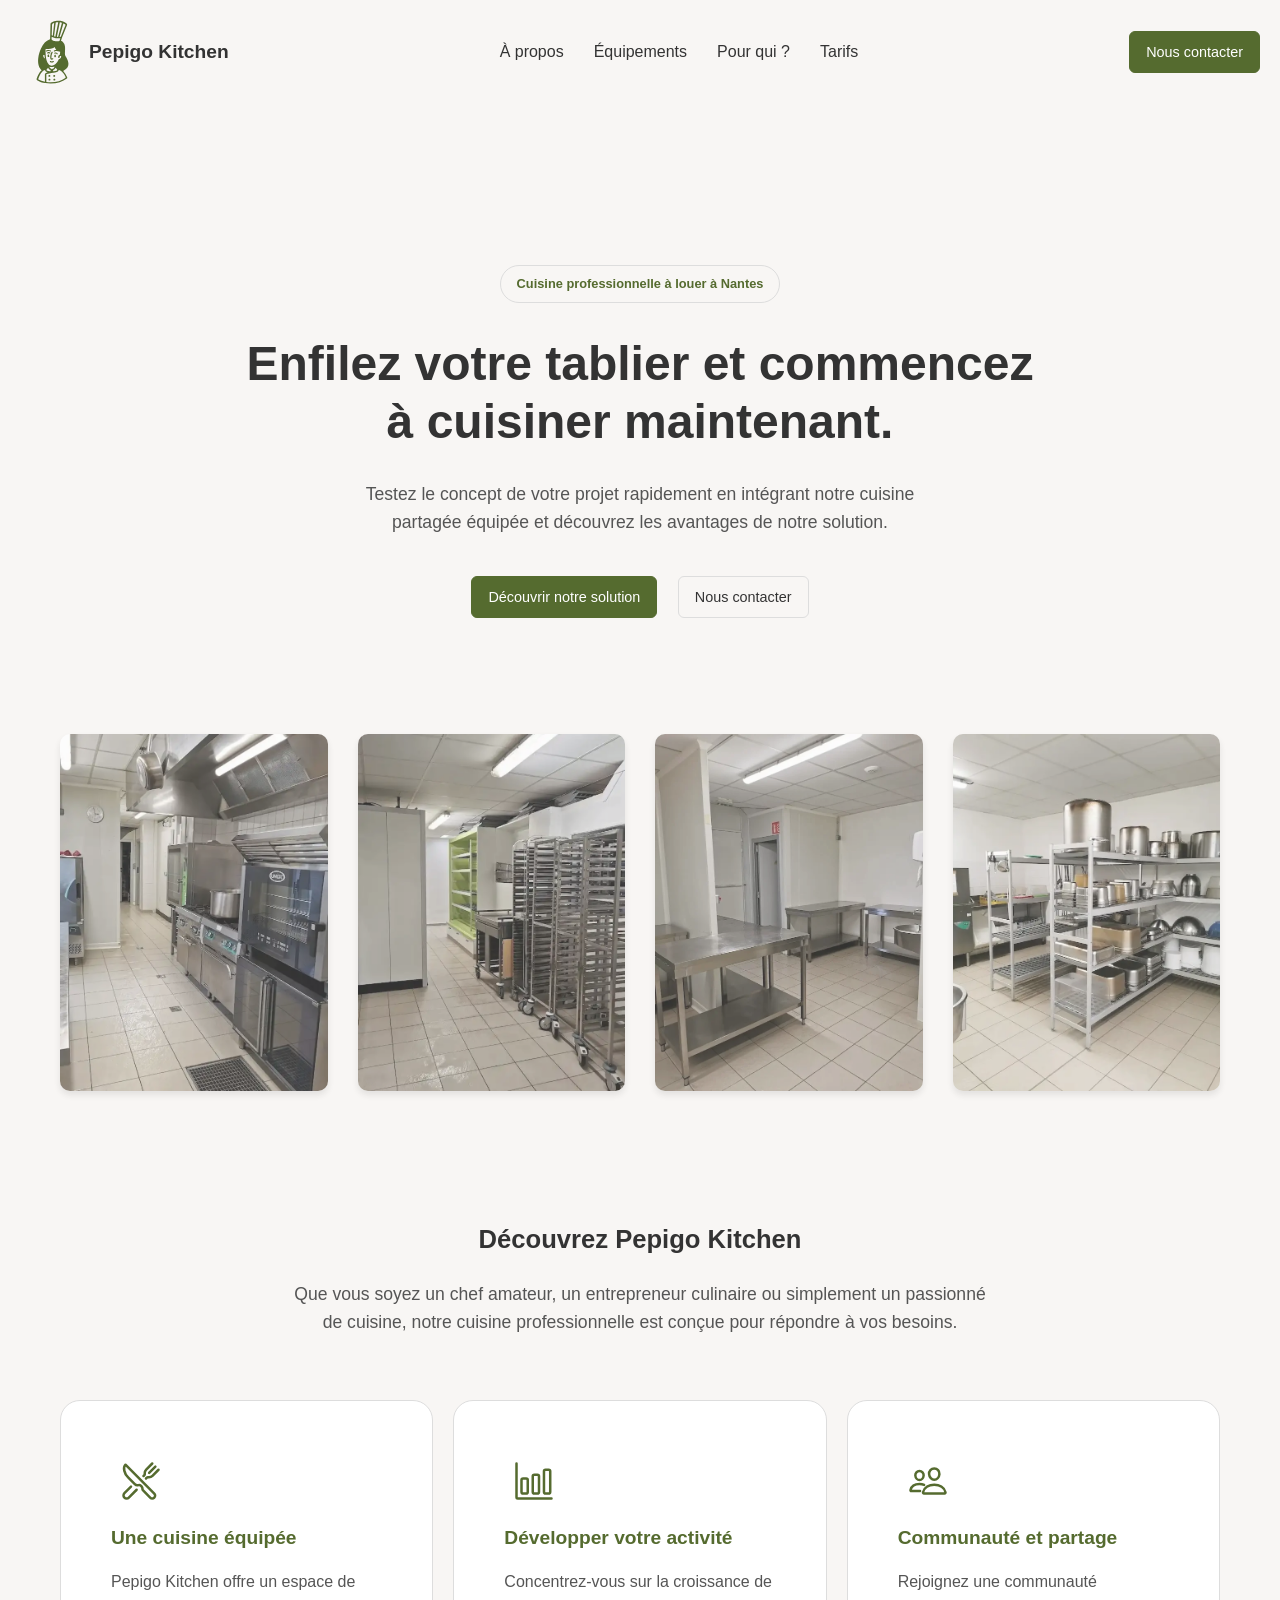
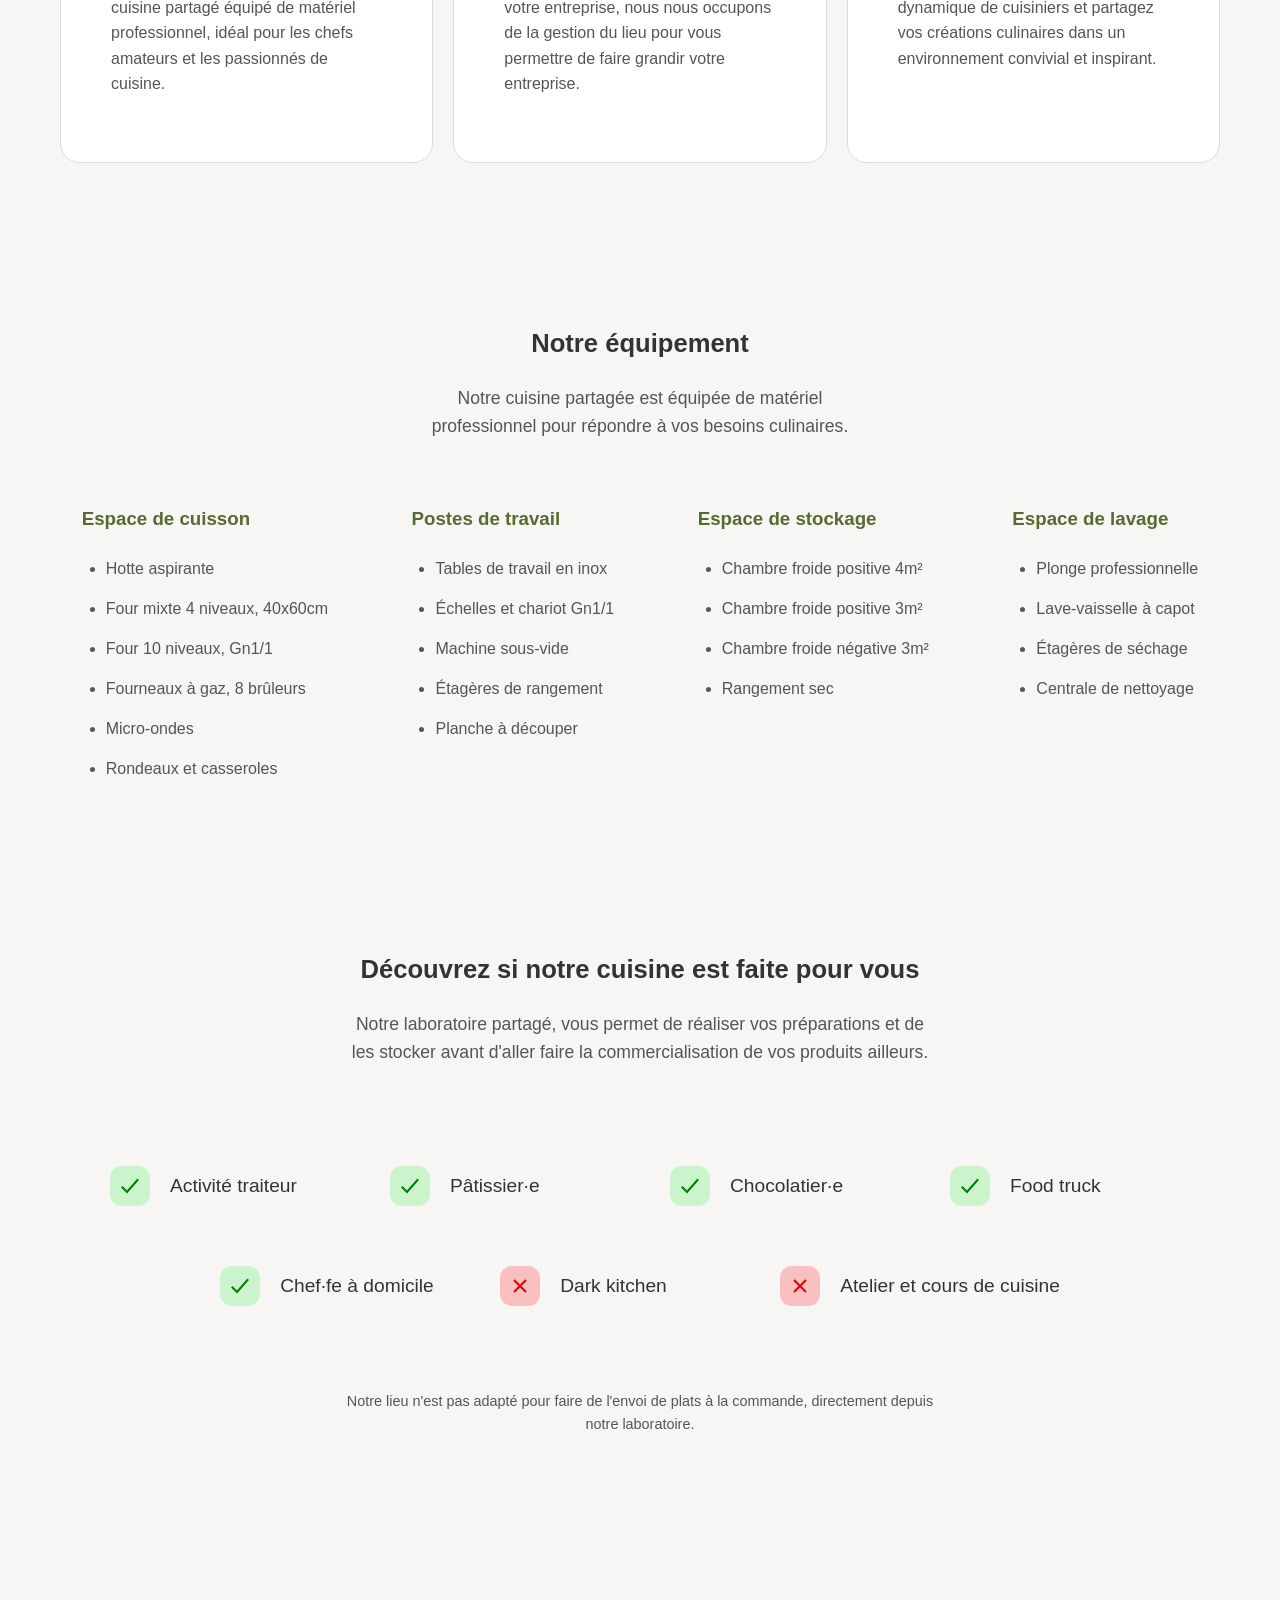
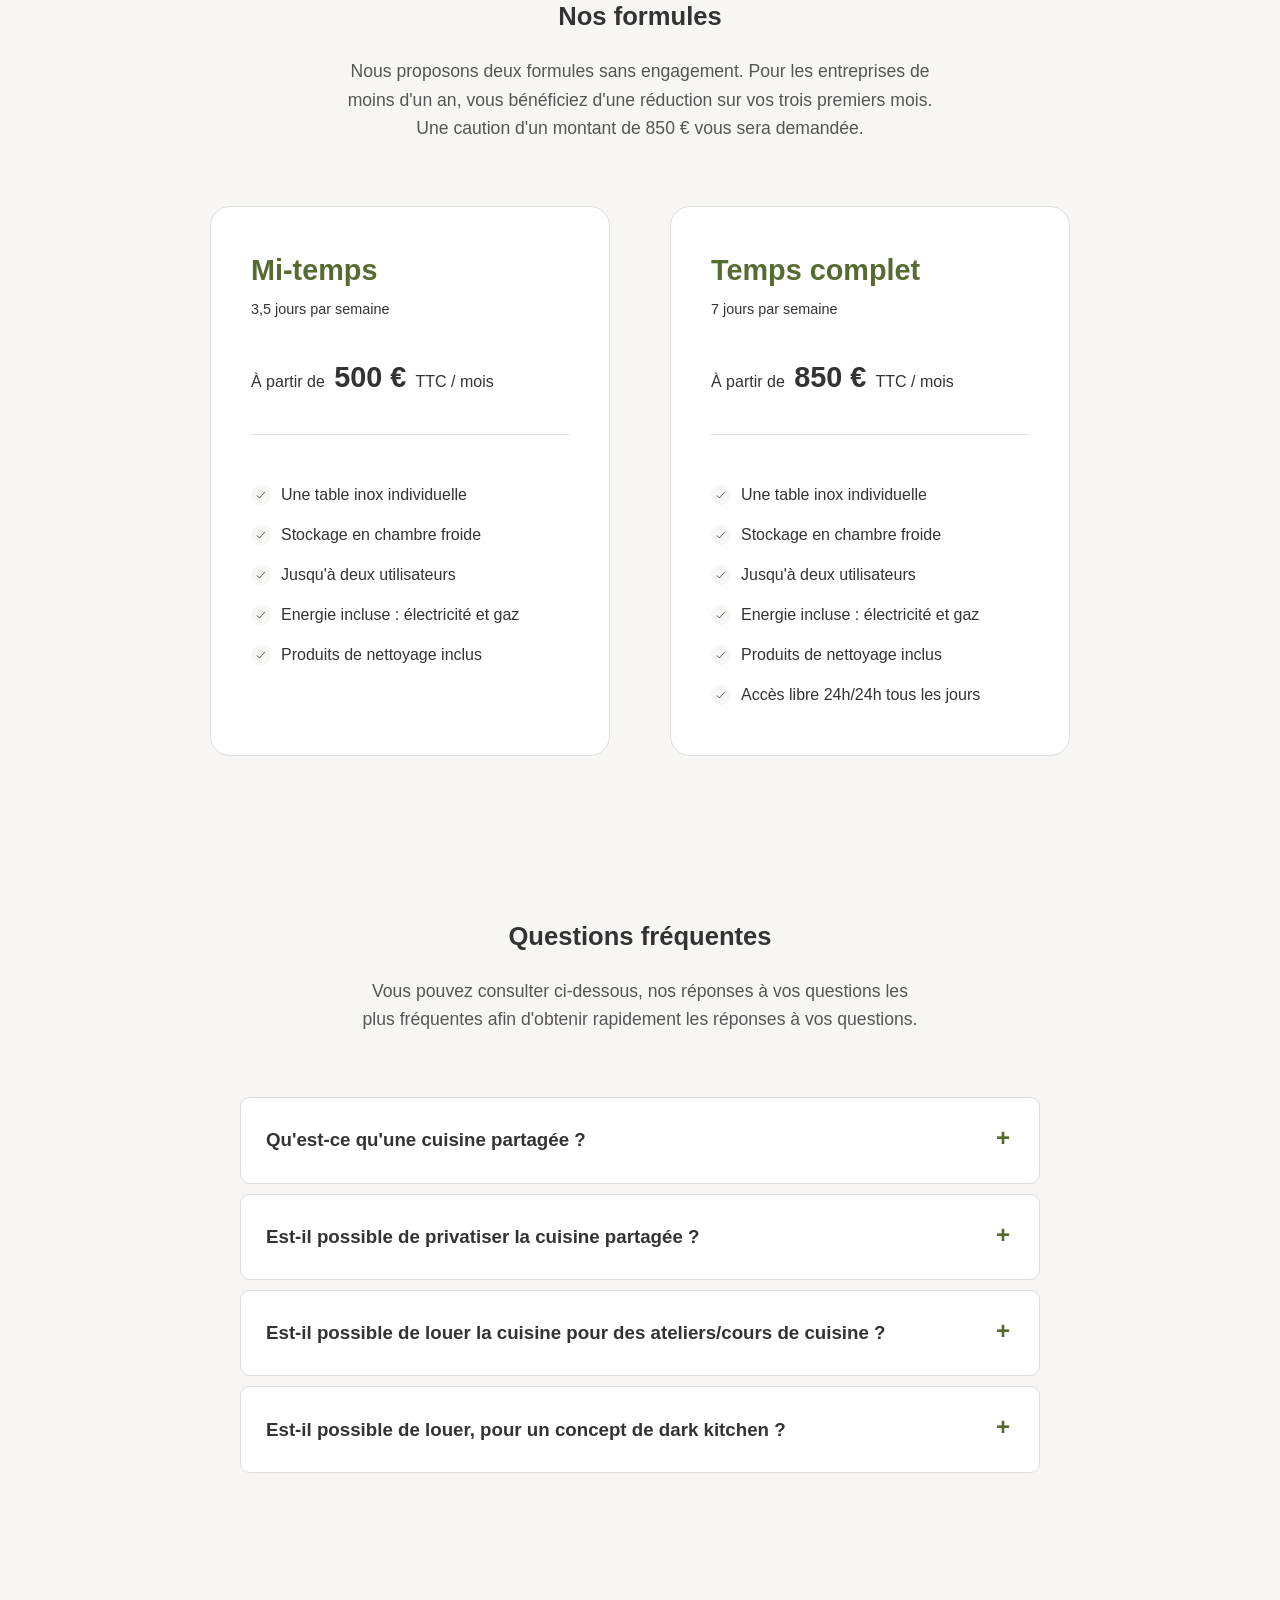
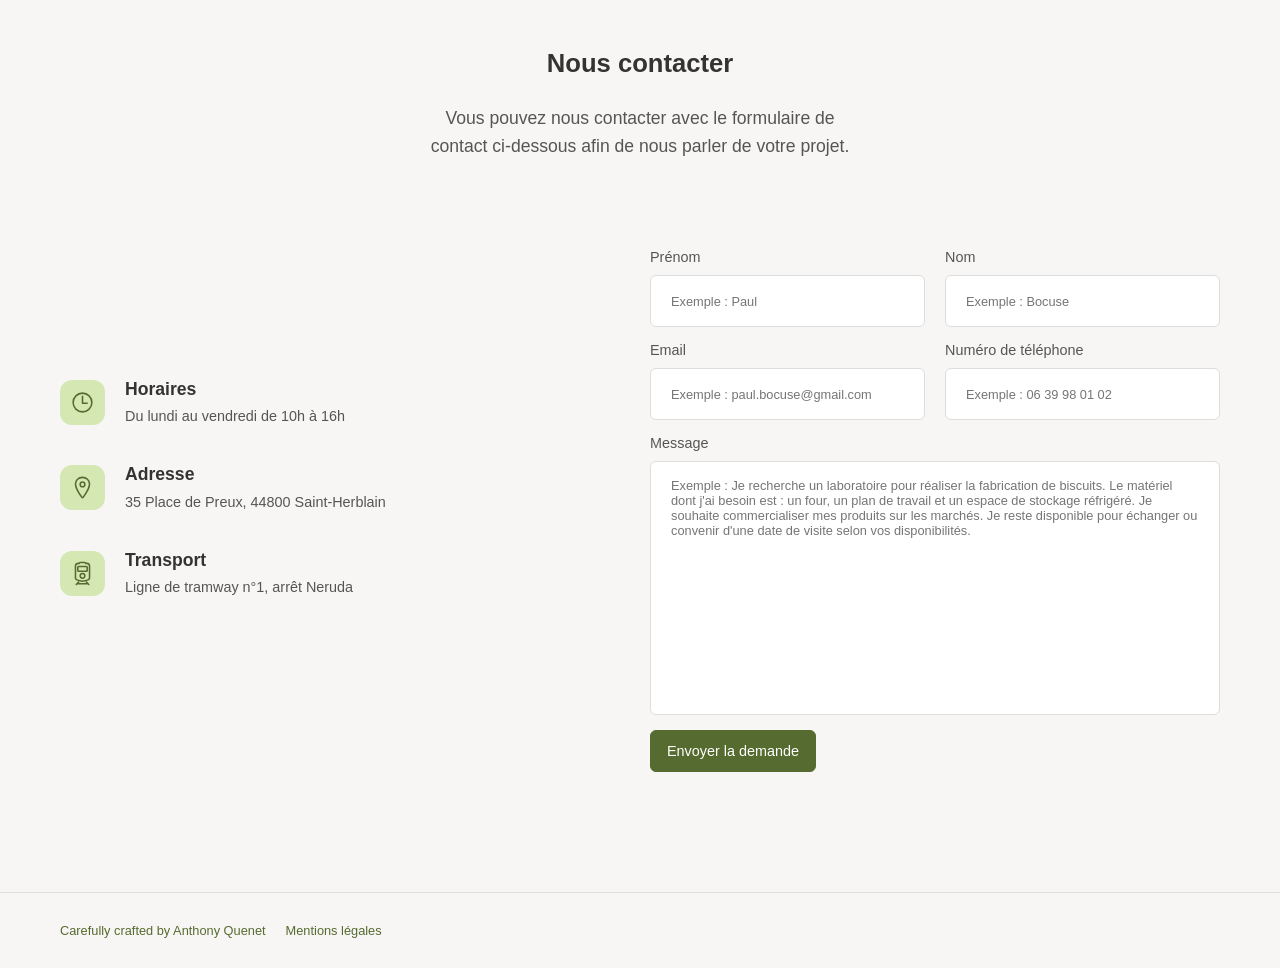
==== commit 2f42bc09: "add: update price section" ====
--- a/index.html
+++ b/index.html
@@ -178,18 +178,43 @@
             <p>Notre lieu n'est pas adapté pour faire de l'envoi de plats à la commande, directement depuis notre laboratoire.</p>
         </section>
         <section id="pricing" class="section-pricing full-background container">
+          <h2 class="h2">Nos formules</h2>
+              <p class="subtitle">Nous proposons deux formules sans engagement. Pour les entreprises de moins d'un an, vous bénéficiez d'une réduction sur vos trois premiers mois.
+              <br>Une caution d'un montant de 850 € vous sera demandée.</p>
             <div class="pricing-section">
+              <div class="pricing-card">
+                    <div class="pricing-card-head">
+                      <h3 class="pricing-title-card">Mi-temps</h3>
+                      <p class="subtitle-pricing-card">3,5 jours par semaine</p>
+                      <span>À partir de </span>
+                      <span class="price">500 €</span>
+                      <span> TTC / mois</span>
+                    </div>
+                    <div class="pricing-card-body">
+                        <span><svg xmlns="http://www.w3.org/2000/svg" viewBox="0 0 512 512">
+                                <path fill="none" stroke="currentColor" stroke-linecap="round" stroke-linejoin="round" stroke-width="32" d="M416 128L192 384l-96-96" />
+                            </svg>Une table inox individuelle</span>
+                        <span><svg xmlns="http://www.w3.org/2000/svg" viewBox="0 0 512 512">
+                                <path fill="none" stroke="currentColor" stroke-linecap="round" stroke-linejoin="round" stroke-width="32" d="M416 128L192 384l-96-96" />
+                            </svg>Stockage en chambre froide</span>
+                        <span><svg xmlns="http://www.w3.org/2000/svg" viewBox="0 0 512 512">
+                                <path fill="none" stroke="currentColor" stroke-linecap="round" stroke-linejoin="round" stroke-width="32" d="M416 128L192 384l-96-96" />
+                            </svg>Jusqu'à deux utilisateurs</span>
+                        <span><svg xmlns="http://www.w3.org/2000/svg" viewBox="0 0 512 512">
+                                <path fill="none" stroke="currentColor" stroke-linecap="round" stroke-linejoin="round" stroke-width="32" d="M416 128L192 384l-96-96" />
+                            </svg>Energie incluse : électricité et gaz</span>
+                        <span><svg xmlns="http://www.w3.org/2000/svg" viewBox="0 0 512 512">
+                                <path fill="none" stroke="currentColor" stroke-linecap="round" stroke-linejoin="round" stroke-width="32" d="M416 128L192 384l-96-96" />
+                            </svg>Produits de nettoyage inclus</span>
+                    </div>
+                </div>
                 <div class="pricing-card">
-                    <h2>Notre formule</h2>
-                    <p>Nous proposons une <strong>formule unique mensuelle</strong> et sans engagement.</p>
-                    <p>Pour les entreprises de moins d'un an, vous bénéficiez d'une réduction sur vos trois premiers mois.</p>
-                    <p>Une caution d'un montant de 720 € vous sera demandée.</p>
-                </div>
-                <div class="pricing-card card">
-                    <h3>Standard</h3>
                     <div class="pricing-card-head">
-                        <span>600€</span>
-                        <span> HT par mois</span>
+                      <h3 class="pricing-title-card">Temps complet</h3>
+                      <p class="subtitle-pricing-card">7 jours par semaine</p>
+                      <span>À partir de </span>
+                      <span class="price">850 €</span>
+                      <span>TTC / mois</span>
                     </div>
                     <div class="pricing-card-body">
                         <span><svg xmlns="http://www.w3.org/2000/svg" viewBox="0 0 512 512">
@@ -203,13 +228,13 @@
                             </svg>Jusqu'à deux utilisateurs</span>
                         <span><svg xmlns="http://www.w3.org/2000/svg" viewBox="0 0 512 512">
                                 <path fill="none" stroke="currentColor" stroke-linecap="round" stroke-linejoin="round" stroke-width="32" d="M416 128L192 384l-96-96" />
-                            </svg>Accès libre 24h/24h tous les jours</span>
-                        <span><svg xmlns="http://www.w3.org/2000/svg" viewBox="0 0 512 512">
-                                <path fill="none" stroke="currentColor" stroke-linecap="round" stroke-linejoin="round" stroke-width="32" d="M416 128L192 384l-96-96" />
                             </svg>Energie incluse : électricité et gaz</span>
                         <span><svg xmlns="http://www.w3.org/2000/svg" viewBox="0 0 512 512">
                                 <path fill="none" stroke="currentColor" stroke-linecap="round" stroke-linejoin="round" stroke-width="32" d="M416 128L192 384l-96-96" />
                             </svg>Produits de nettoyage inclus</span>
+                        <span><svg xmlns="http://www.w3.org/2000/svg" viewBox="0 0 512 512">
+                          <path fill="none" stroke="currentColor" stroke-linecap="round" stroke-linejoin="round" stroke-width="32" d="M416 128L192 384l-96-96" />
+                      </svg>Accès libre 24h/24h tous les jours</span>
                     </div>
                 </div>
             </div>
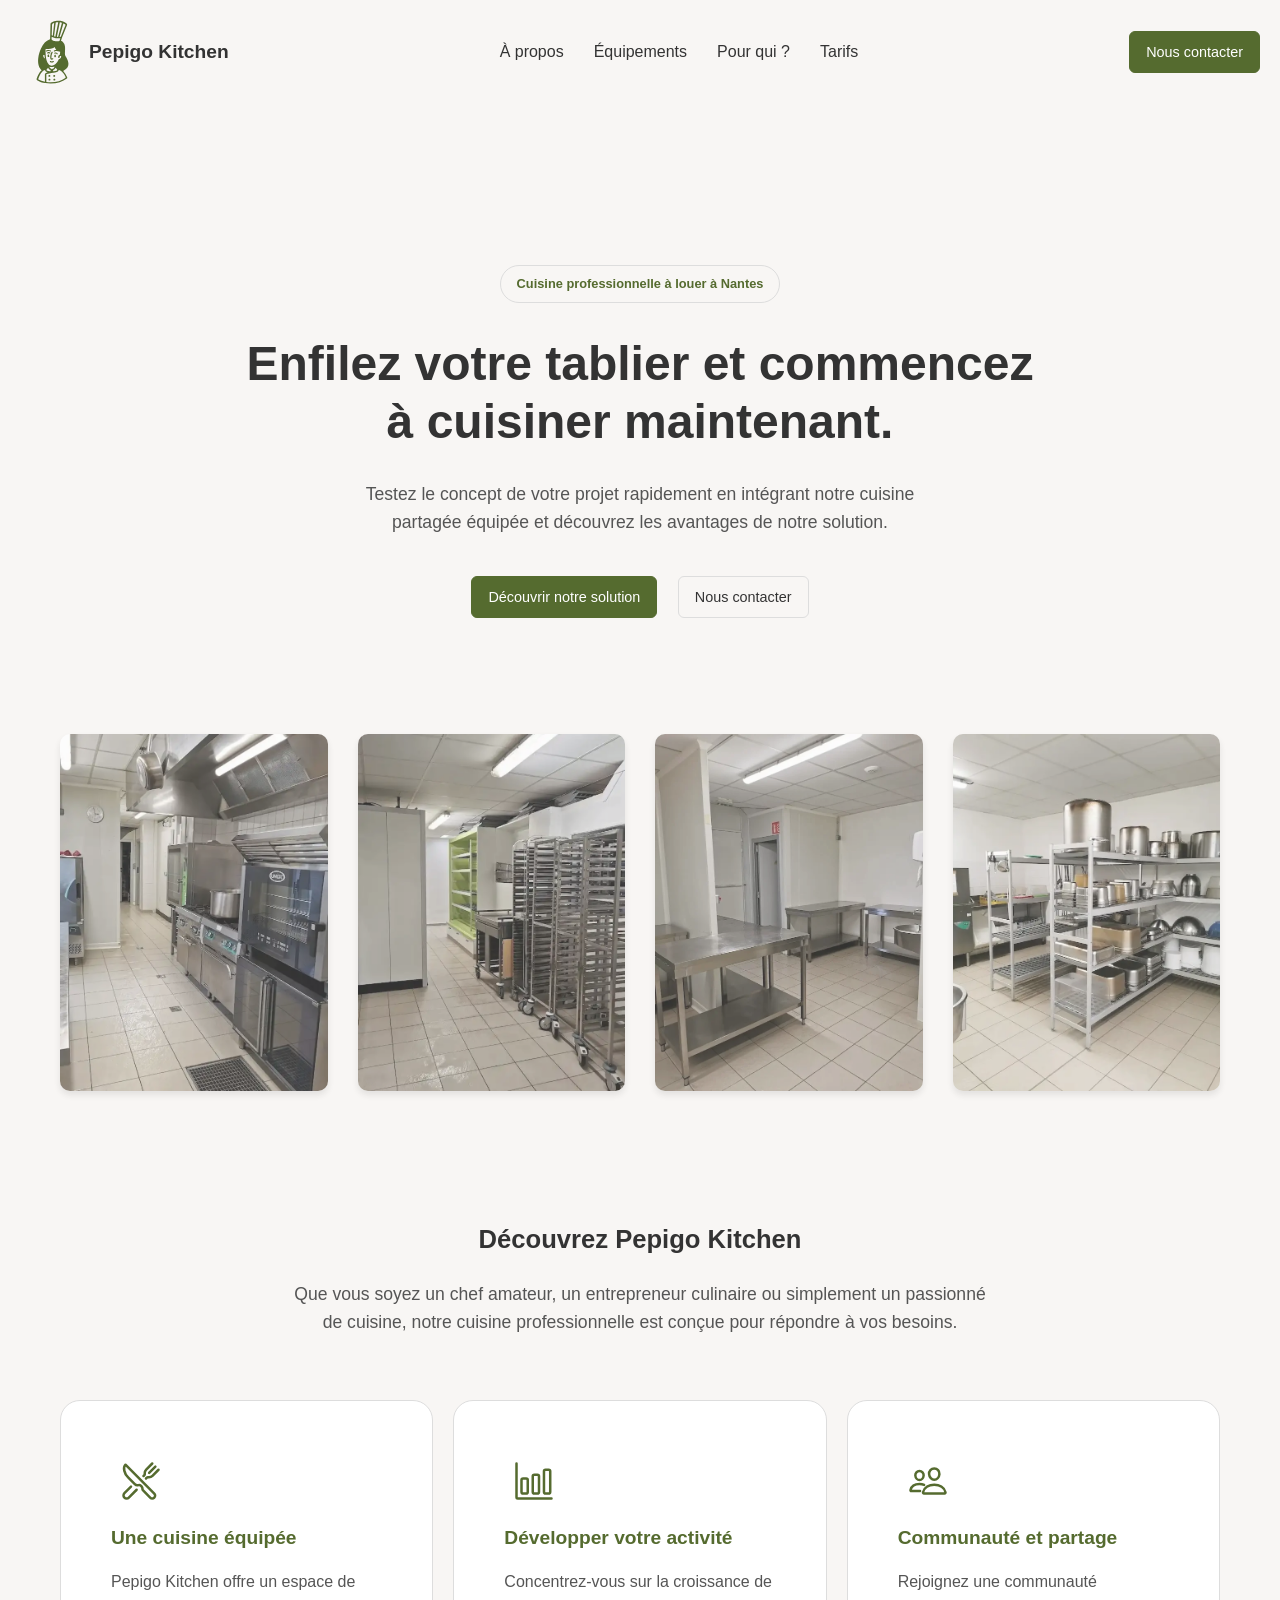
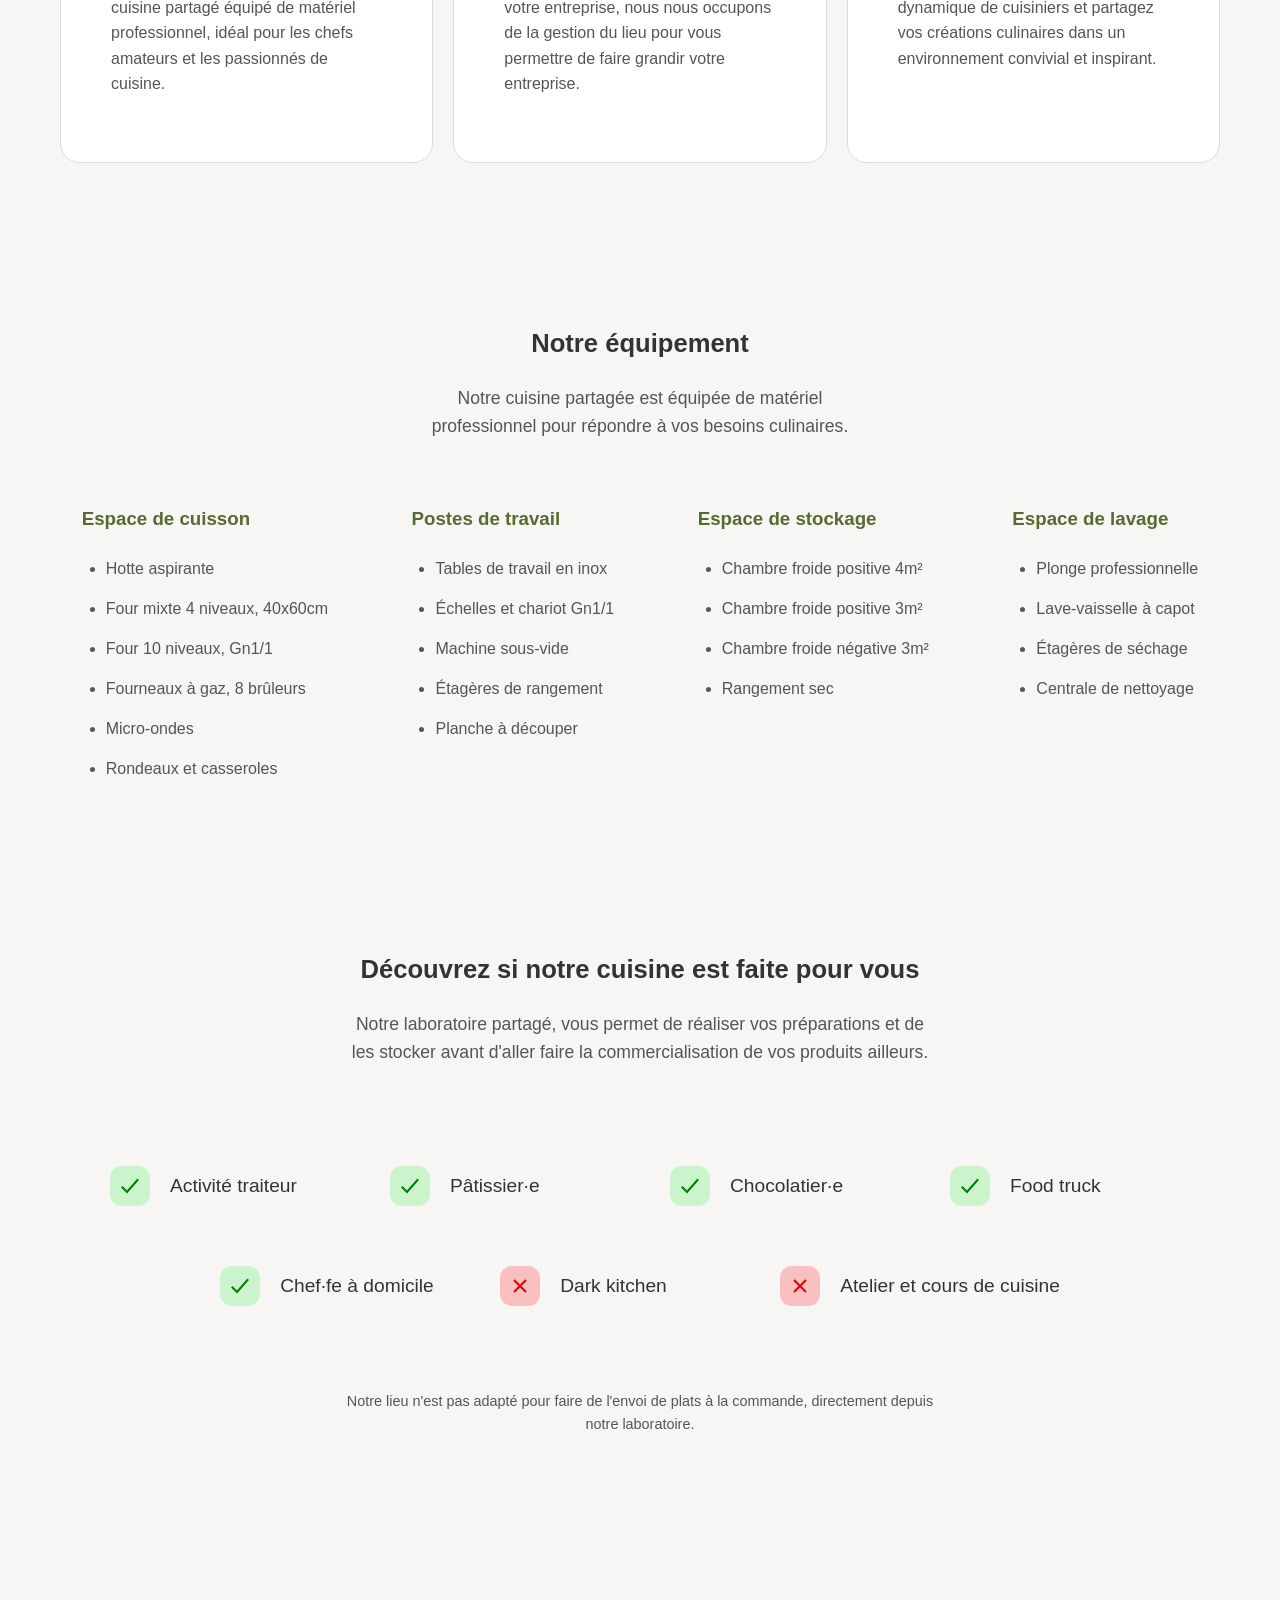
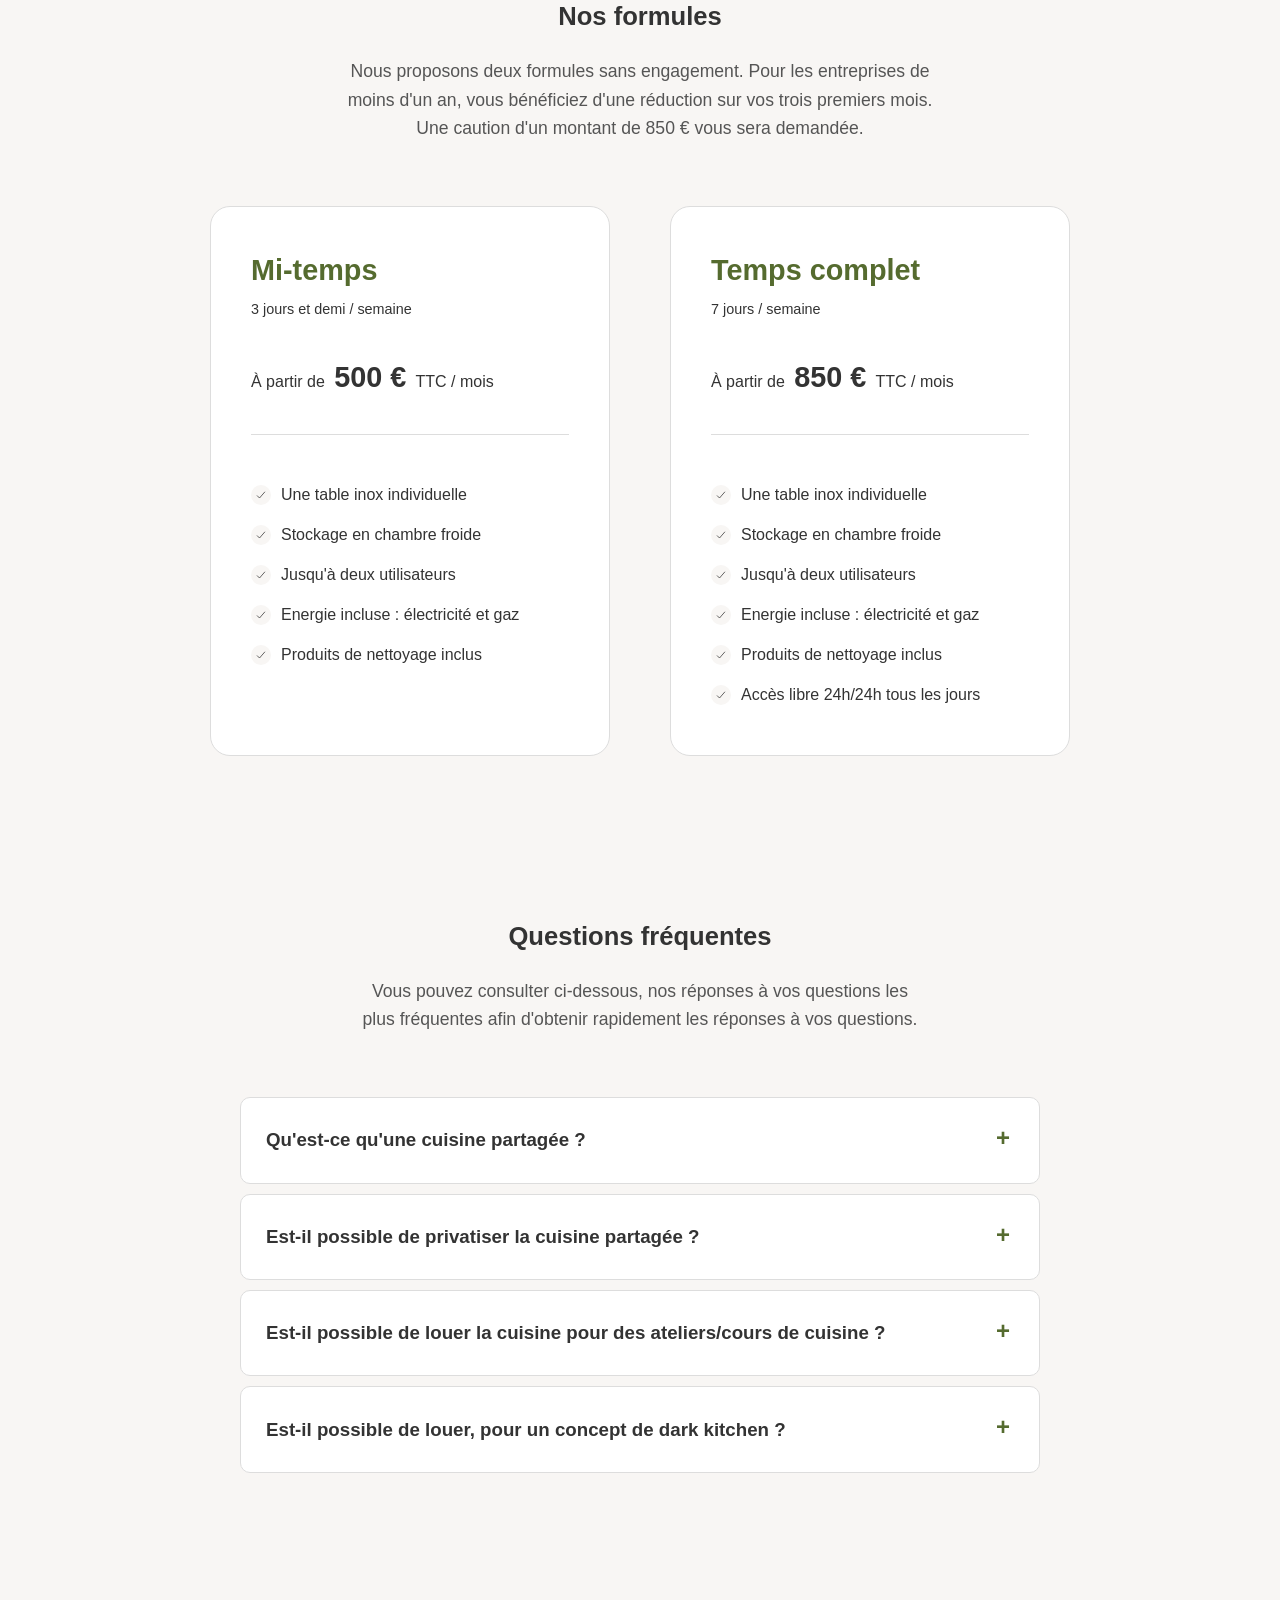
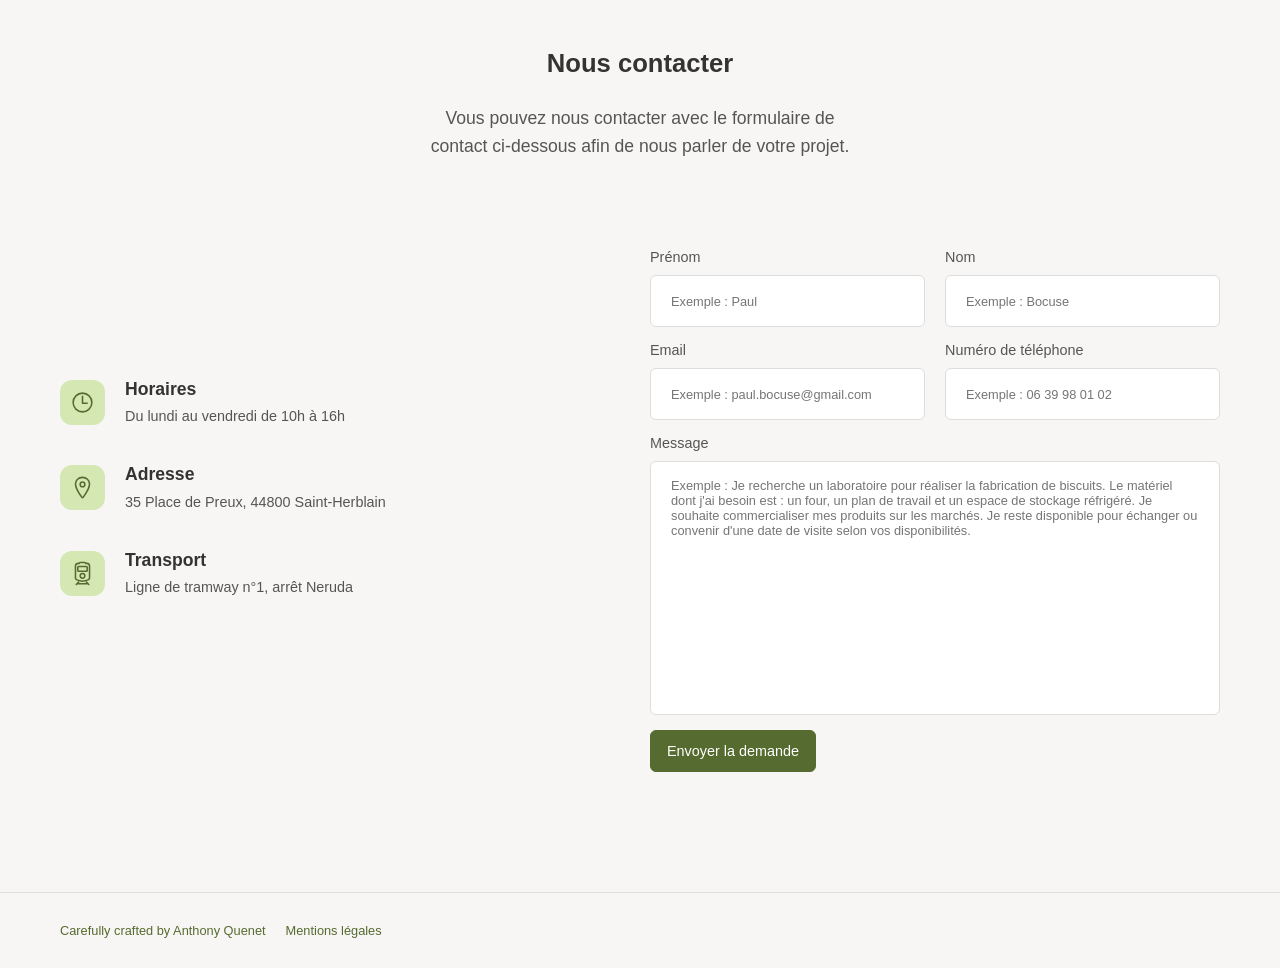
==== commit 9327aa37: "add: update price section" ====
--- a/index.html
+++ b/index.html
@@ -185,7 +185,7 @@
               <div class="pricing-card">
                     <div class="pricing-card-head">
                       <h3 class="pricing-title-card">Mi-temps</h3>
-                      <p class="subtitle-pricing-card">3,5 jours par semaine</p>
+                      <p class="subtitle-pricing-card">3 jours et demi / semaine</p>
                       <span>À partir de </span>
                       <span class="price">500 €</span>
                       <span> TTC / mois</span>
@@ -211,7 +211,7 @@
                 <div class="pricing-card">
                     <div class="pricing-card-head">
                       <h3 class="pricing-title-card">Temps complet</h3>
-                      <p class="subtitle-pricing-card">7 jours par semaine</p>
+                      <p class="subtitle-pricing-card">7 jours / semaine</p>
                       <span>À partir de </span>
                       <span class="price">850 €</span>
                       <span>TTC / mois</span>
